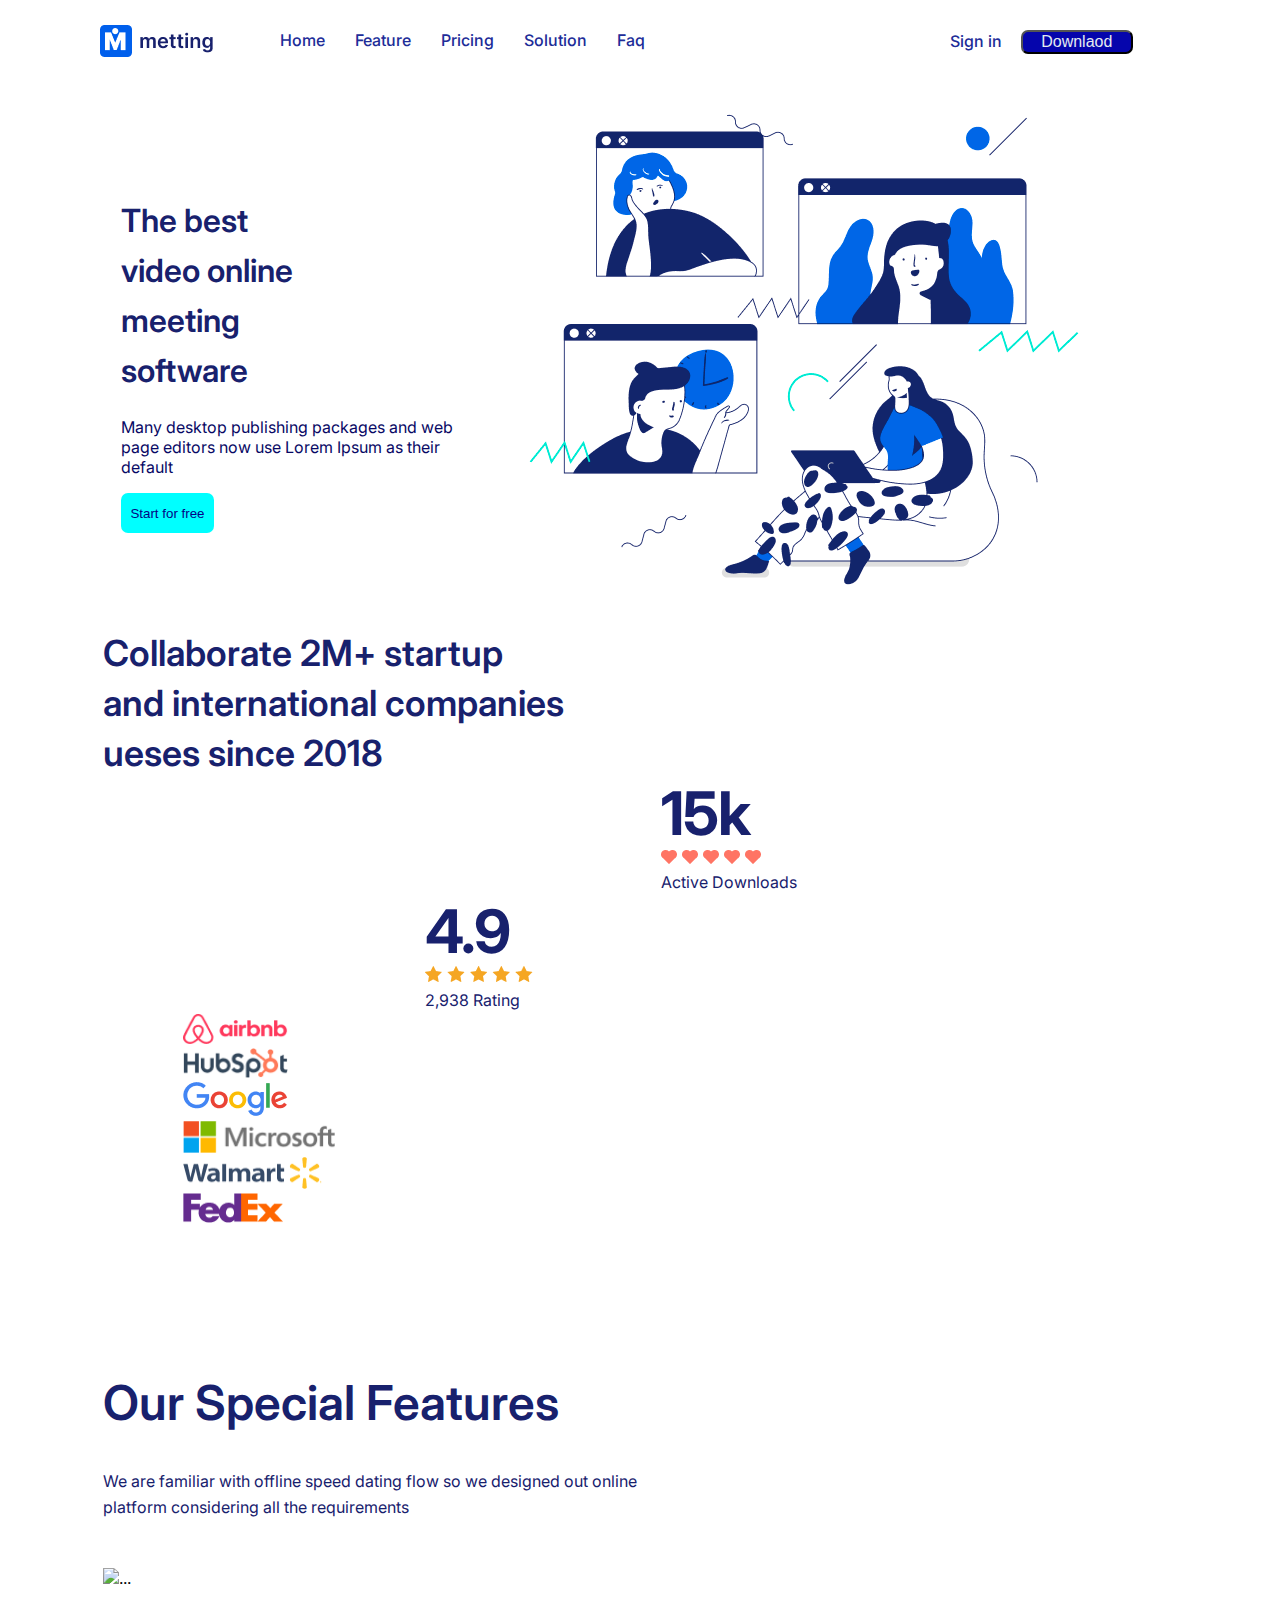
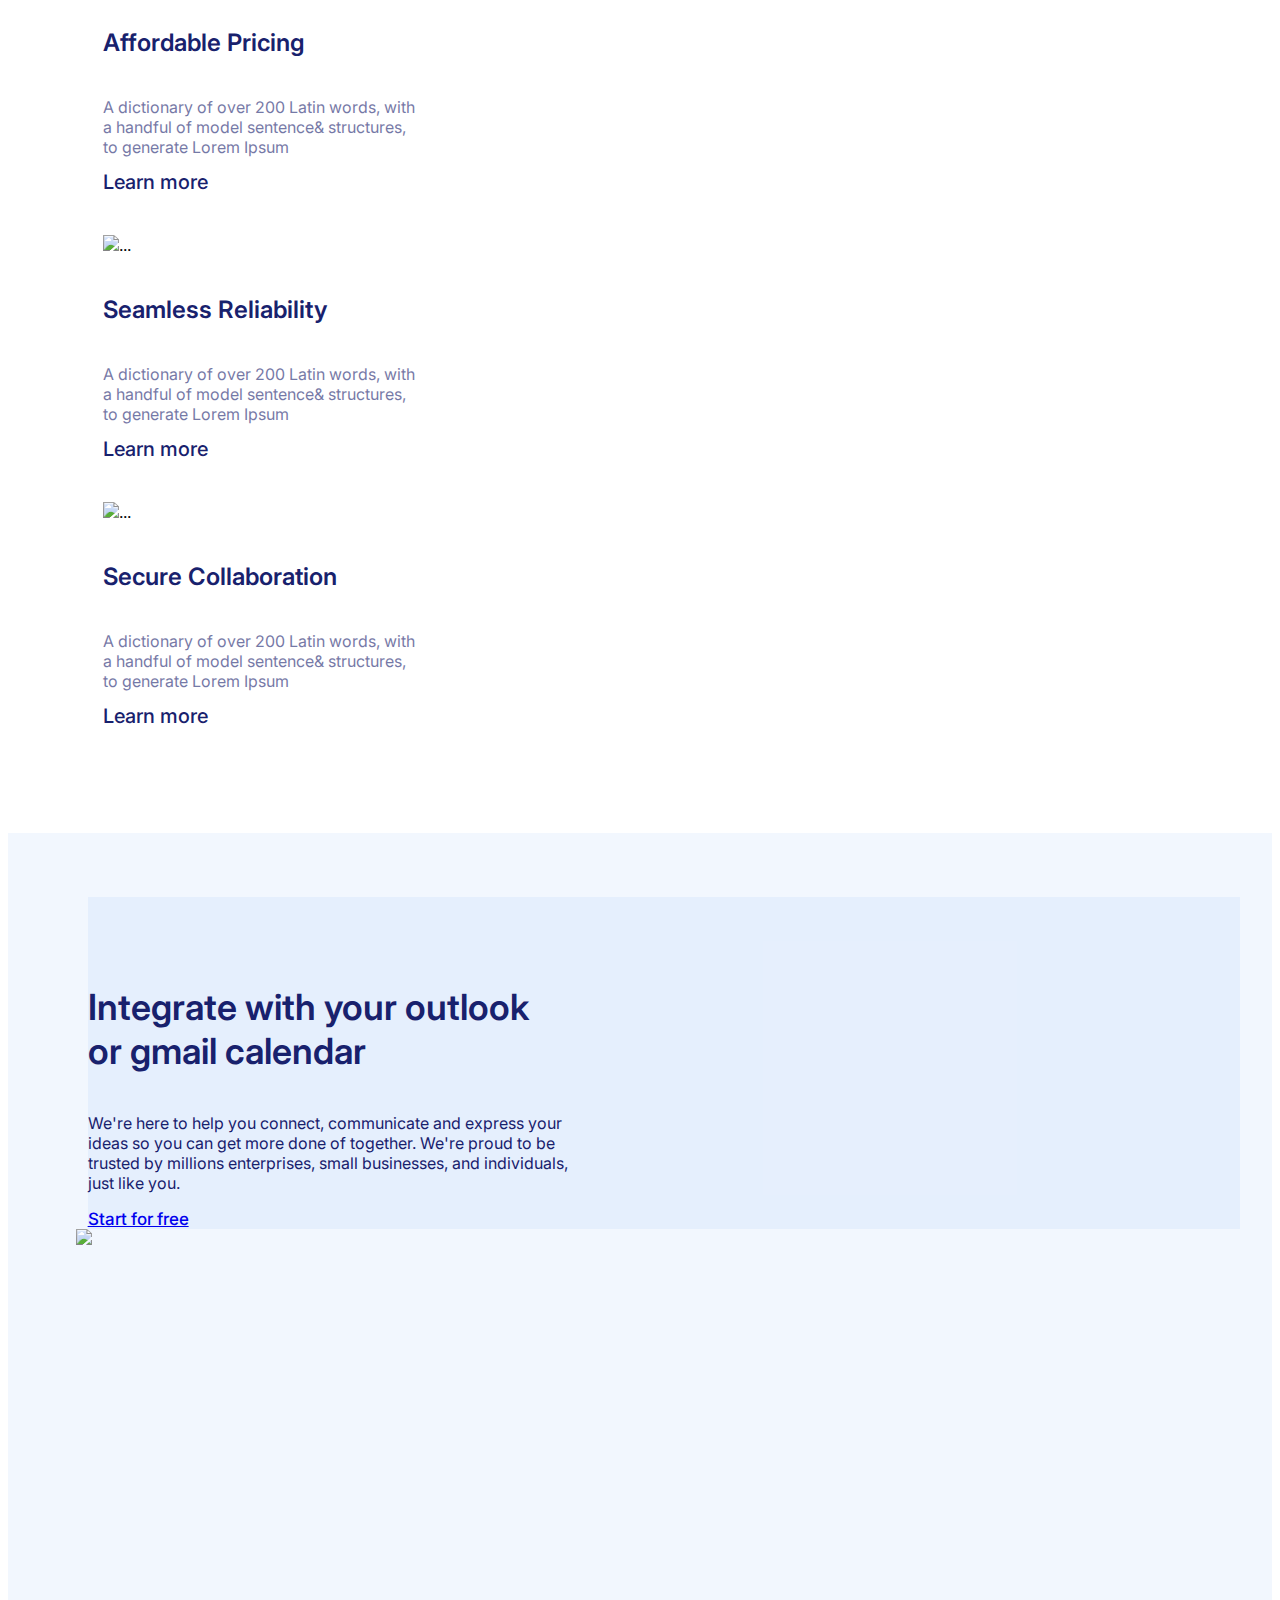
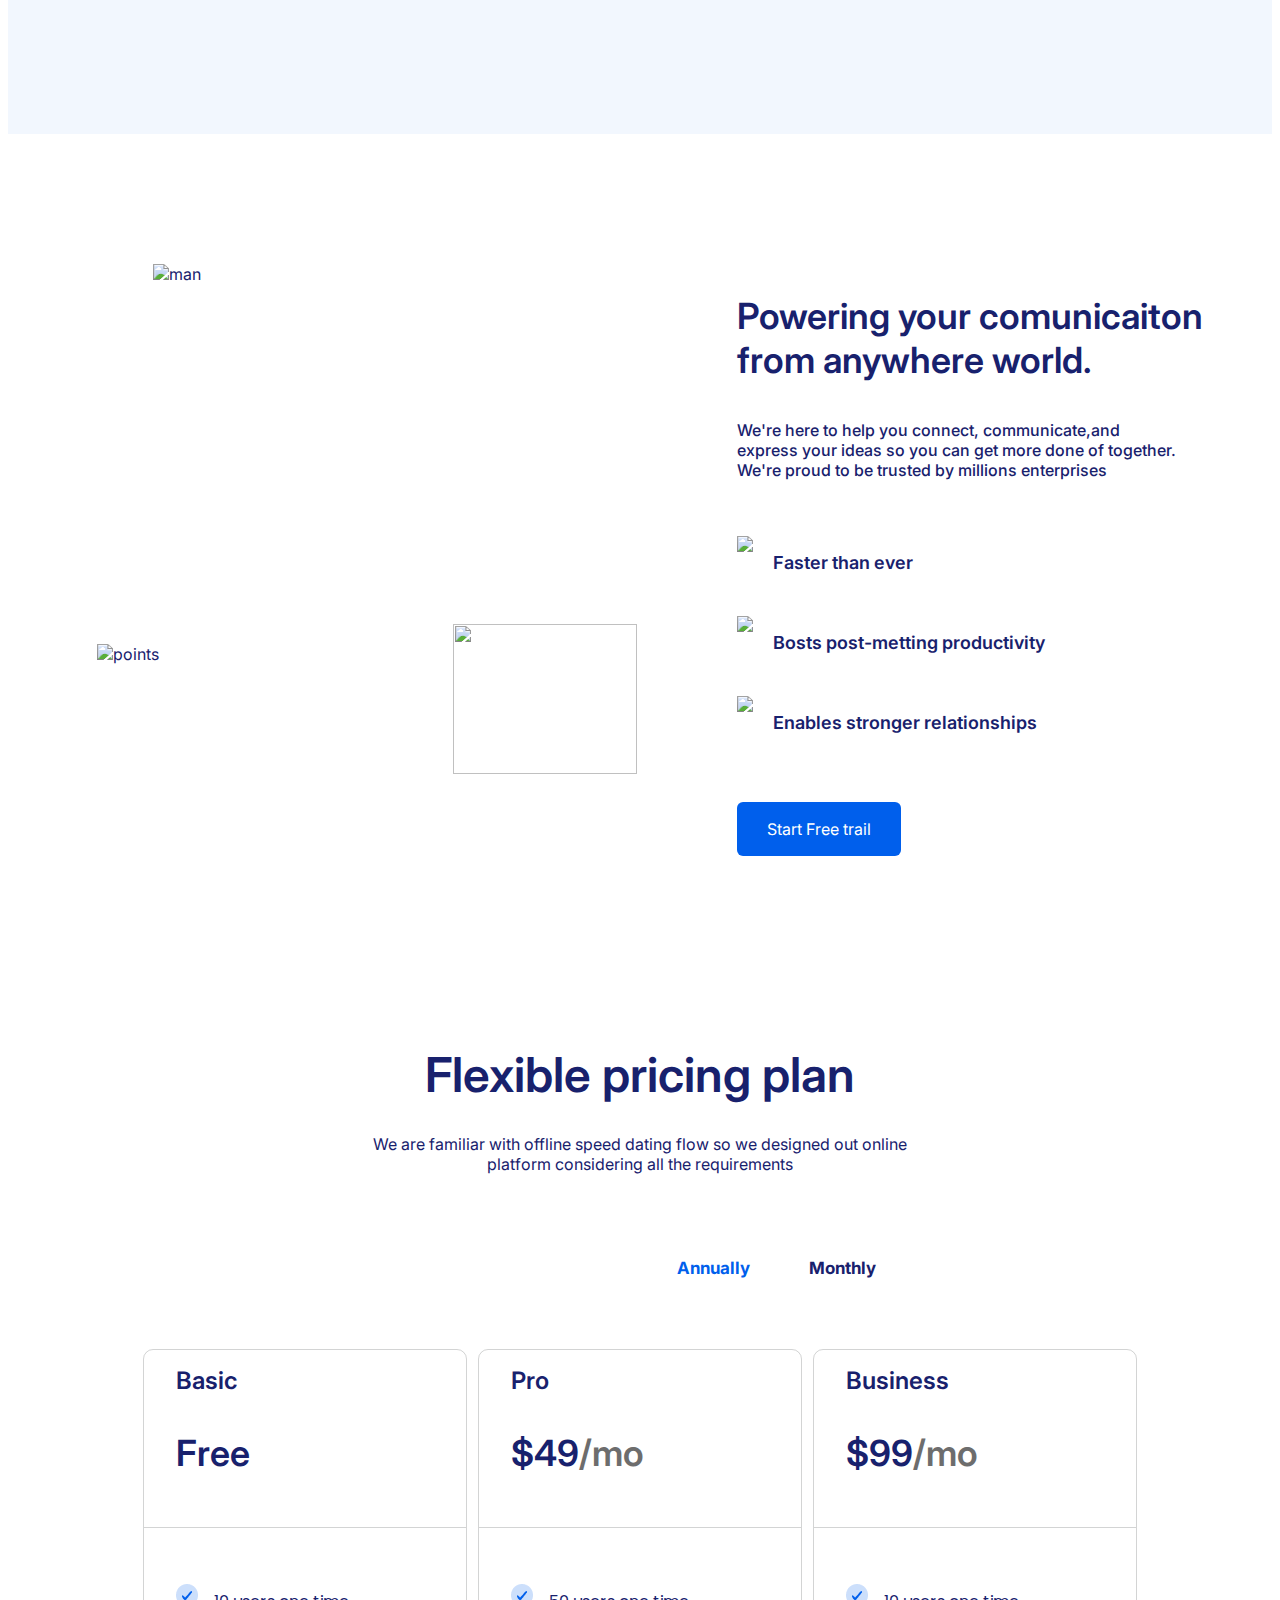
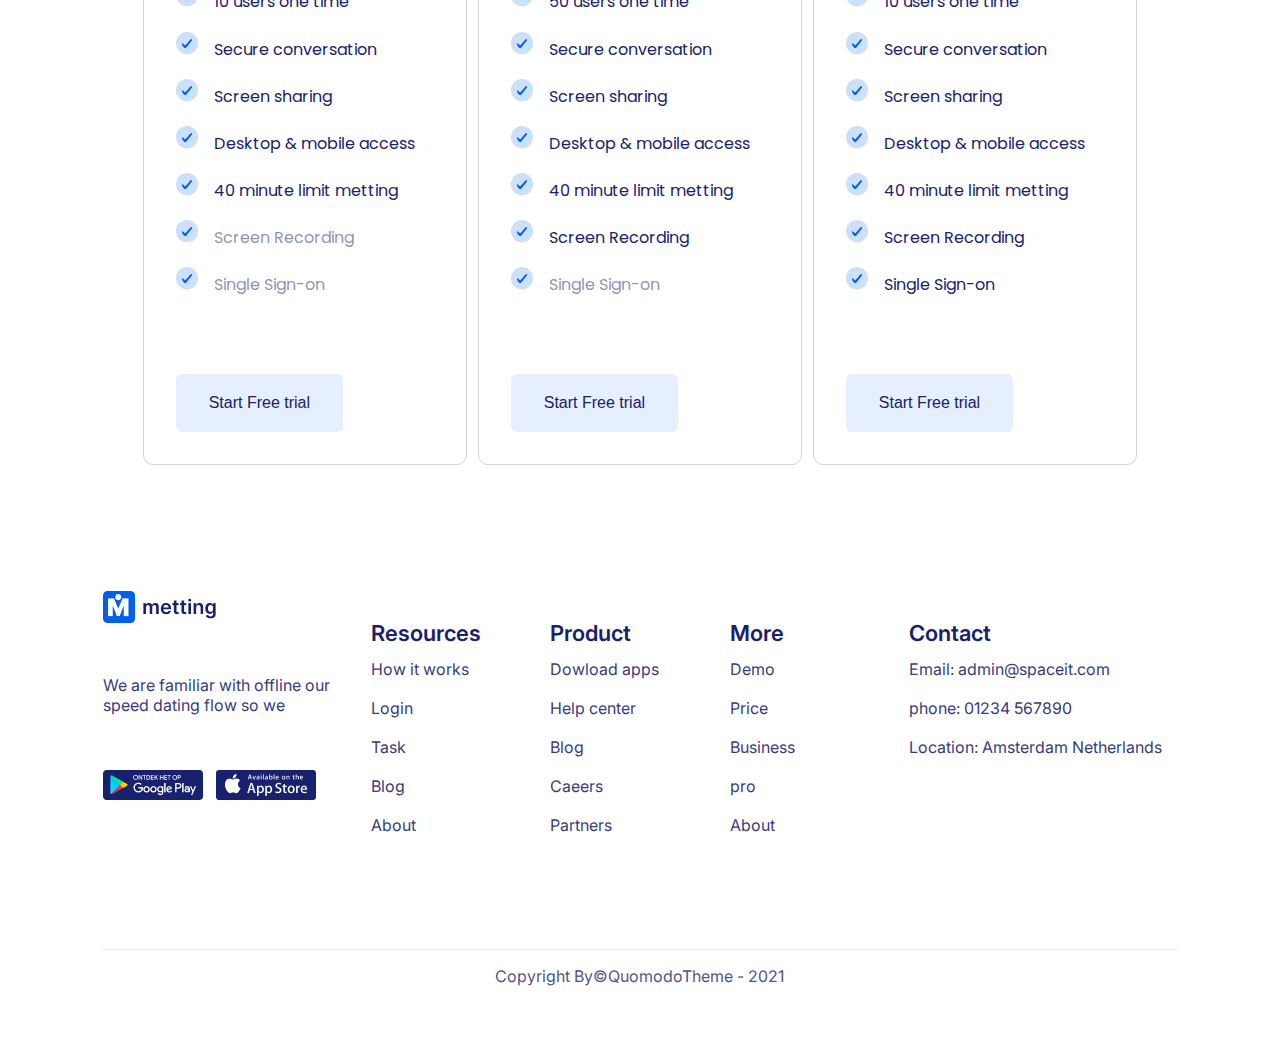
==== index.html @ b46d84de "header section1" ====
<!DOCTYPE html>
<html lang="en">
  <head>
    <meta charset="UTF-8" />
    <meta name="viewport" content="width=device-width, initial-scale=1.0" />
    <link
      href="https://cdn.jsdelivr.net/npm/bootstrap@5.3.2/dist/css/bootstrap.min.css"
      rel="stylesheet"
      integrity="sha384-T3c6CoIi6uLrA9TneNEoa7RxnatzjcDSCmG1MXxSR1GAsXEV/Dwwykc2MPK8M2HN"
      crossorigin="anonymous"
    />
    <link rel="stylesheet" href="./styles/styles.css" />
    <title>Metting</title>
  </head>
  <body class="body">
    <header>
      <div class="logo">
        <img class="logo" src="img/Grouplogo2.png"  alt="logo">  
    </div>
    <div class="header-wrap"> 
        <a class="link-1" href="#">Home</a>
        <a class="link-1" href="#">Feature</a>
        <a class="link-1" href="#">Pricing</a>
        <a class="link-1" href="">Solution</a>
        <a class="link-1" href="#">Faq</a>
    </div>

    <div class="dws-menu">
    <input type="checkbox" name="toggle" id="menu" class="toggleMenu">
    <label for="menu" class="toggleMenu"><i class="fa-solid fa-bars"></i></label>
            <ul> 
                <a href="#"><i class="fa fa-ho"></i>Home</a>
            </ul>

        <ul>
          <a href="#"><i class="fa fa-feature"></i>Feature</a>
        </ul>

        <ul>
          <a href="#"><i class="fa fa-pricing"></i>Pricing</a>
        </ul>

        <ul>
          <a href="#"><i class="fa fa-solution"></i>Solution</a>
        </ul>

        <ul>
          <a href="#"><i class="fa fa-faq"></i>Faq</a>
        </ul>
      </div>

    </div>

    <div class="container-laod">
            <a class="link-1" href="#">Sign in</a>
            <button class="korb">Downlaod</button>

    </div> 
    </header>
    <main class="main">
      <section class="the_best_video">
        <div class="block container">
          <div class="box1">
                  <h1 class="titel-1">The best video online
                  meeting software</h1>
                  <p class="textp1">Many desktop publishing packages and web page editors
                  now use Lorem Ipsum as their default</p>
                  <button class="box1-button">Start for free</button>
              

          </div>

          <div class="box2">
            <img
              src="img/Scr-logo 2023-10-25 141814(2).png"
              alt="главное фото"
            />
          </div>
        </div>
      </section>

      <section class="collaborate_2m">
        <div class="container_2m">
          <div class="container overflow-hidden text-start">
            <div class="row gx-0 ">
              <div class="col-6 ">
                <div class="Collaborate_text">
                  Collaborate 2M+ startup<br>
                  and international companies<br>
                  ueses since 2018
                </div>
            </div>
              <div class="col-3">
                <div class="active_downloads">
                  <div class="active_downloads_text">15k</div>
                  <div class="heads">
                    <img src="./img/Group_hearts.png" alt="Group_hearts">
                  </div>
                  <div class="bottom_text">Active Downloads</div>
                </div>
              </div>
              <div class="col-3">
                <div class="Rating">
                  <div class="Rating_number">4.9</div>
                  <div class="stars">
                    <img src="./img/Group_stars.png" alt="Group_stars">
                  </div>
                  <div class="bottom_text">2,938 Rating</div>
                </div>
              </div>
            <div class="container m-sm-1">
              <div class="row ">
              <div class="col p-3 ">
                <img class="Airbnb" src="./img/Airbnb_Logo.png" alt="Airbnb">
              </div>
              <div class="col p-3">
                <img class="Hubspot" src="./img/Hubspot_Logo.png" alt="Hubspot">
              </div>
              <div class="col p-3">
                <img class="Google" src="./img/Google_Logo.png" alt="Google">
              </div>
              <div class="col p-3">
                <img class="Microsoft" src="./img/Microsoft_Logo.png" alt="Microsoft">
              </div>
              <div class="col p-3">
                <img class="Walmart" src="./img/Walmart_Logo.png" alt="Walmart">
              </div>
              <div class="col p-3">
                <img class="FedEx" src="./img/FedEx_Logo.png" alt="FedEx">
              </div>
          </div>
          </div>
          </div>
          </div>
        </div>
          <div class="container_2m_mobile">
            <div class="container">
              <div class="container_Collaborate_text">
              <div class="row">
                <div class="col-12 ">
                  <div class="Collaborate_text">
                    Collaborate 2M+ startup and<br>
                    international companies
                    ueses<br> since 2018
                  </div>
                  </div>
              </div>
            </div>
          
              <div class="container">
                <div class="active_downloads_rating">
              <div class="row">
                <div class="col-6">
                  <div class="active_downloads">
                    <div class="active_downloads_text">15k</div>
                    <div class="heads">
                      <img src="./img/Group_hearts.png" alt="Group_hearts">
                    </div>
                    <div class="bottom_text">Active Downloads</div>
                  </div>
                </div>
                <div class="col-6">
                  <div class="Rating">
                    <div class="Rating_number">4.9</div>
                    <div class="stars">
                      <img src="./img/Group_stars.png" alt="Group_stars">
                    </div>
                    <div class="bottom_text">2,938 Rating</div>
                  </div>
                </div>
              </div>
                </div>
              </div>
              <div class="container">
                <div class="company_logo_icons">
                <div class="row">
                <div class="col">
                  <img class="Airbnb" src="./img/Airbnb_Logo.png" alt="Airbnb">
                </div>
                <div class="col">
                  <img class="Hubspot" src="./img/Hubspot_Logo.png" alt="Hubspot">
                </div>
                <div class="col">
                  <img class="Google" src="./img/Google_Logo.png" alt="Google">
                </div>
              <div class="col">
                  <img class="Microsoft" src="./img/Microsoft_Logo.png" alt="Microsoft">
                </div>
            </div>
            </div>
            </div>
            </div>
          </div>
      </section>
      <section class="our_special">
        <div class="container container-specials">
          <div class="row">
            <div class="col col-specials">
              <div class="card card-specials text-center border-0">
                <div class="card-body">
                  <h1 class="card-title card-title-spedials">
                    Our Special Features
                  </h1>
                  <p class="card-text card-text-spedials">
                    We are familiar with offline speed dating flow so we
                    designed out online <br />
                    platform considering all the requirements
                  </p>
                </div>
              </div>
            </div>
          </div>
          <div class="row">
            <div class="col-min-4 col">
              <div class="card border-0 column123">
                <img
                  src="assets/Affordablepricing.svg"
                  class="card-img-top card-img-top-column123"
                  alt="..."
                />
                <div class="card-body card-body-column123">
                  <h5 class="card-title card-title-specials">
                    Affordable Pricing
                  </h5>
                  <p class="card-text card-text-specials">
                    A dictionary of over 200 Latin words, with a handful of
                    model sentence& structures, to generate Lorem Ipsum
                  </p>
                  <a href=" #" class="btn btn-link btncolumn123">Learn more</a>
                </div>
              </div>
            </div>
            <div class="col-min-4 col">
              <div class="card border-0 column123">
                <img
                  src="assets/Seamlessreliability.svg"
                  class="card-img-top card-img-top-column123"
                  alt="..."
                />
                <div class="card-body card-body-column123">
                  <h5 class="card-title card-title-specials">
                    Seamless Reliability
                  </h5>
                  <p class="card-text">
                    A dictionary of over 200 Latin words, with a handful of
                    model sentence& structures, to generate Lorem Ipsum
                  </p>
                  <a href=" #" class="btn btn-link btncolumn123">Learn more</a>
                </div>
              </div>
            </div>
            <div class="col-min-4 col">
              <div class="card border-0 column123">
                <img
                  src="assets/Securecollab.svg"
                  class="card-img-top card-img-top-column123"
                  alt="..."
                />
                <div class="card-body card-body-column123">
                  <h5 class="card-title card-title-specials">
                    Secure Collaboration
                  </h5>
                  <p class="card-text">
                    A dictionary of over 200 Latin words, with a handful of
                    model sentence& structures, to generate Lorem Ipsum
                  </p>
                  <a href=" #" class="btn btn-link btncolumn123">Learn more</a>
                </div>
              </div>
            </div>
          </div>
        </div>
      </section>
      <section class="integrate">
        <div class="container-fluid container-fluid-integrate">
          <div class="row row-integrate">
            <div class="col col-min-4 col-integrate">
              <div class="card card-integrate border-0">
                <div class="card-body card-body-integrate">
                  <h1 class="card-title card-title-integrate">
                    Integrate with your outlook or gmail calendar
                  </h1>
                  <p class="card-text card-text-integrate">
                    We're here to help you connect, communicate and express your
                    ideas so you can get more done of together. We're proud to
                    be trusted by millions enterprises, small businesses, and
                    individuals, just like you.
                  </p>
                  <a href=" #" class="btn btn-primary btn-integrate"
                    >Start for free</a
                  >
                </div>
              </div>
            </div>
            <div class="col col-min-6 col-img-integrate">
              <img
                src="assets/integrate.svg"
                class="img-fluid img-fluid-integrate"
                alt=" "
              />
            </div>
          </div>
        </div>
      </section>
      <section class="powering">
        <div class="container">
          <div class="man-block">
            <div class="img-section">
              <img src="assets/dots.svg" alt="points" class="points" />
              <img src="assets/man.svg" alt="man" class="man" />
              <img src="assets/message.svg" alt="" class="message" />
            </div>
            <div class="man-textarea">
              <h2 class="man-title">
                Powering your comunicaiton from anywhere world.
              </h2>
              <p class="man-text">
                We're here to help you connect, communicate,and express your
                ideas so you can get more done of together. We're proud to be
                trusted by millions enterprises
              </p>
              <div class="man-ratio">
                <img
                  src="assets/checkmark.svg"
                  alt="galochka"
                  class="checkmark"
                />
                <p class="checkmark-text">Faster than ever</p>
              </div>
              <div class="man-ratio">
                <img
                  src="assets/checkmark.svg"
                  alt="galochka"
                  class="checkmark"
                />
                <p class="checkmark-text">Bosts post-metting productivity</p>
              </div>
              <div class="man-ratio">
                <img
                  src="assets/checkmark.svg"
                  alt="galochka"
                  class="checkmark"
                />
                <p class="checkmark-text">Enables stronger relationships</p>
              </div>
              <a href="#" class="man-btn">Start Free trail</a>
            </div>
          </div>
        </div>
      </section>
      <section class="flexible container">
        <h2 class="flexible_header">Flexible pricing plan</h2>
        <p class="flexible_content">
          We are familiar with offline speed dating flow so we designed out
          online platform considering all the requirements
        </p>
        <div class="reating-arkows">
          <input id="a" type="checkbox" />
          <label for="a">
            <div
              class="trianglesusing"
              data-checked="Monthly"
              data-unchecked="Annually"
            ></div>
          </label>
        </div>
        <figure class="payment_figure">
          <div class="figure_top">
            <p class="figure_name">Basic</p>
            <p class="figure_price">Free</p>
          </div>
          <div class="figure_bottom">
            <ul class="figure_bottom_list">
              <li class="figure_bottom_item">
                <img src="./img/PaymentOptionFlag.png" alt="&#8226;" />10 users
                one time
              </li>
              <li class="figure_bottom_item">
                <img src="./img/PaymentOptionFlag.png" alt="&#8226;" />Secure
                conversation
              </li>
              <li class="figure_bottom_item">
                <img src="./img/PaymentOptionFlag.png" alt="&#8226;" />Screen
                sharing
              </li>
              <li class="figure_bottom_item">
                <img src="./img/PaymentOptionFlag.png" alt="&#8226;" />Desktop &
                mobile access
              </li>
              <li class="figure_bottom_item">
                <img src="./img/PaymentOptionFlag.png" alt="&#8226;" />40 minute
                limit metting
              </li>
              <li class="figure_bottom_item not_included">
                <img src="./img/PaymentOptionFlag.png" alt="&#8226;" />Screen
                Recording
              </li>
              <li class="figure_bottom_item not_included">
                <img src="./img/PaymentOptionFlag.png" alt="&#8226;" />Single
                Sign-on
              </li>
            </ul>
            <button
              class="payment_figure_button"
              type="submit"
              formmethod="post"
            >
              Start Free trial
            </button>
          </div>
        </figure>
        <figure class="payment_figure">
          <div class="figure_top">
            <p class="figure_name">Pro</p>
            <p class="figure_price">
              &#36;49<span class="figure_price__gray">/mo</span>
            </p>
          </div>
          <div class="figure_bottom">
            <ul class="figure_bottom_list">
              <li class="figure_bottom_item">
                <img src="./img/PaymentOptionFlag.png" alt="&#8226;" />50 users
                one time
              </li>
              <li class="figure_bottom_item">
                <img src="./img/PaymentOptionFlag.png" alt="&#8226;" />Secure
                conversation
              </li>
              <li class="figure_bottom_item">
                <img src="./img/PaymentOptionFlag.png" alt="&#8226;" />Screen
                sharing
              </li>
              <li class="figure_bottom_item">
                <img src="./img/PaymentOptionFlag.png" alt="&#8226;" />Desktop &
                mobile access
              </li>
              <li class="figure_bottom_item">
                <img src="./img/PaymentOptionFlag.png" alt="&#8226;" />40 minute
                limit metting
              </li>
              <li class="figure_bottom_item">
                <img src="./img/PaymentOptionFlag.png" alt="&#8226;" />Screen
                Recording
              </li>
              <li class="figure_bottom_item not_included">
                <img src="./img/PaymentOptionFlag.png" alt="&#8226;" />Single
                Sign-on
              </li>
            </ul>
            <button
              class="payment_figure_button"
              type="submit"
              formmethod="post"
            >
              Start Free trial
            </button>
          </div>
        </figure>
        <figure class="payment_figure">
          <div class="figure_top">
            <p class="figure_name">Business</p>
            <p class="figure_price">
              &#36;99<span class="figure_price__gray">/mo</span>
            </p>
          </div>
          <div class="figure_bottom">
            <ul class="figure_bottom_list">
              <li class="figure_bottom_item">
                <img src="./img/PaymentOptionFlag.png" alt="&#8226;" />10 users
                one time
              </li>
              <li class="figure_bottom_item">
                <img src="./img/PaymentOptionFlag.png" alt="&#8226;" />Secure
                conversation
              </li>
              <li class="figure_bottom_item">
                <img src="./img/PaymentOptionFlag.png" alt="&#8226;" />Screen
                sharing
              </li>
              <li class="figure_bottom_item">
                <img src="./img/PaymentOptionFlag.png" alt="&#8226;" />Desktop &
                mobile access
              </li>
              <li class="figure_bottom_item">
                <img src="./img/PaymentOptionFlag.png" alt="&#8226;" />40 minute
                limit metting
              </li>
              <li class="figure_bottom_item">
                <img src="./img/PaymentOptionFlag.png" alt="&#8226;" />Screen
                Recording
              </li>
              <li class="figure_bottom_item">
                <img src="./img/PaymentOptionFlag.png" alt="&#8226;" />Single
                Sign-on
              </li>
            </ul>
            <button
              class="payment_figure_button"
              type="submit"
              formmethod="post"
            >
              Start Free trial
            </button>
          </div>
        </figure>
      </section>
      <section class="testimonial"></section>
    </main>
    <footer class="footer container">
      <div class="footer_content">
        <div class="foot_logo">
          <img src="./img/Grouplogo2.png" alt="" />
        </div>
        <div class="foot_logo_content">
          <p>We are familiar with offline our speed dating flow so we</p>
          <div class="foot_logo_apps">
            <a href="#"><img src="./img/Google_play.png" alt="Google play" /></a
            ><a href="#"><img src="./img/App_store.png" alt="App store" /></a>
          </div>
        </div>
        <h4 class="foot_header1">Resources</h4>
        <div class="footer_resources">
          <a href="#">How it works</a><a href="#">Login</a><a href="#">Task</a
          ><a href="#">Blog</a>
          <a href="#">About</a>
        </div>
        <h4 class="foot_header2">Product</h4>
        <div class="footer_product">
          <a href="#">Dowload apps</a><a href="#">Help center</a
          ><a href="#">Blog</a><a href="#">Caeers</a>
          <a href="#">Partners</a>
        </div>
        <h4 class="foot_header3">More</h4>
        <div class="footer_more">
          <a href="#">Demo</a><a href="#">Price</a><a href="#">Business</a
          ><a href="#">pro</a>
          <a href="#">About</a>
        </div>
        <h4 class="foot_header4">Contact</h4>
        <div class="footer_contact">
          <a href="mailto:admin@spaceit.com">Email: admin@spaceit.com</a
          ><a href="tel:01234 567890">phone: 01234 567890</a
          ><a href="geo:52.374133930325684,4.896748337705018"
            >Location: Amsterdam Netherlands</a
          >
        </div>
      </div>
      <div class="footer_bottom">
        <p class="footer_bottom_content">
          Copyright By&copy;QuomodoTheme - 2021
        </p>
      </div>
    </footer>
    <script
      src="https://cdn.jsdelivr.net/npm/@popperjs/core@2.11.8/dist/umd/popper.min.js"
      integrity="sha384-I7E8VVD/ismYTF4hNIPjVp/Zjvgyol6VFvRkX/vR+Vc4jQkC+hVqc2pM8ODewa9r"
      crossorigin="anonymous"
    ></script>
    <script
      src="https://cdn.jsdelivr.net/npm/bootstrap@5.3.2/dist/js/bootstrap.min.js"
      integrity="sha384-BBtl+eGJRgqQAUMxJ7pMwbEyER4l1g+O15P+16Ep7Q9Q+zqX6gSbd85u4mG4QzX+"
      crossorigin="anonymous"
    ></script>
    <script
      src="https://kit.fontawesome.com/6b346f7a95.js"
      crossorigin="anonymous"
    ></script>
  </body>
</html>
---- styles/styles.css ----
/*Desctop styles*/
@import url('https://fonts.googleapis.com/css2?family=Inter&display=swap');
@import url('https://fonts.googleapis.com/css2?family=Poppins&display=swap');

/*Body*/

.body {
    font-family: 'Inter', sans-serif;
} 

/*Header*/
header {
  display: flex;
  margin: 15px;
}
/* добавляем отступы между ссылками, регулируем размер шрифта*/
.link-1 {
  margin: 15px;
  font-size: 0,5 rem;
  color: #202c98;
  font-weight: 500;
  text-decoration: none;
}

.logo{
  justify-content: end;
  margin-top: 5px;
  margin-right: 2vw;
  margin-left: 3vw;
}

.korb {
  background-color: rgb(5, 5, 172);
  float: center;
  width: 25%;
  border-radius: 7px;
  color: rgb(228, 235, 240);
  font-size: 1em;
  }

.container-laod{
  text-align: center;
  flex-basis: 45%;
  margin-top: 15px;
}

.header-wrap{
  display: flex;
  flex-basis: 55%;
}

.dws-menu {
  display: none;
  }

/*  .dws-menu [type="checkbox"] {
    display: none;
    }
    .dws-menu label.toggleMenu{
      display: block;
      cursor: pointer;
      position: relative;
      margin: 14px;
      }
    
    .dws-menu label.toggleMenu .fa {
      position: absolute;
      top: 15px;
      left: 12px;
      font-size: 18px;
    }*/

/*Main*/

.container {
    max-width: 85%;
    margin: 0 auto;
}

/*Section The best video*/
.textp1 {
  text-align: left;
  justify-content: flex-start;
  font-family: Inter;
    
}
.titel-1{
  color: var(--navy-blue, #18216D);
  font-family: Inter;
  font-style: normal;
  font-weight: 600;
  line-height: 50px;
  width: 55% ;
  
}
.block{ 
  
  display: flex;
  justify-content: space-between;
  padding: 1em;
  box-sizing: border-box;
}

.box1{
  align-self: center;
  flex-basis: 50%;
  float: left;
  position: relative;
  color: rgb(8, 8, 100);
  margin: 2px;
}

.box2{
  flex-basis: 50%;
  float: right;
  display: block;
  margin: 2px;
}

.box1-button {
  display: flex;
  background-color: aqua;
  color: rgb(3, 3, 133);
  border-radius: 7px;
  border: none;
  display: flex;
  justify-content: center;
  width: 25%;
  height: 3em;
  align-items: center;
  }

button:hover {
  background-color: #7c8fdb;
  }

/*Section Collaborate 2M*/

@media screen and (min-width: 501px) {
  .container_2m_mobile{
    display: none;
  }
.Collaborate_text{
  display: flex;
  color: var(--navy-blue, #18216D);
  font-family: Inter;
  font-size: 36px;
  font-style: normal;
  font-weight: 600;
  line-height: 50px;
  justify-items: flex-start;
}
.company_logo_icons{
  display: flex;
  flex-shrink: 0;
  max-width: 80vw;
  margin-top: 2%;
  align-self:stretch;
  padding-right: 1%;
} 

.Airbnb{
  width: 104.646px;
  height: 29.899px;
  flex-shrink: 0;
}
.Hubspot{
  width: 104.646px;
  height: 29.899px;
  flex-shrink: 0;
}
.Google{
  width: 104.646px;
  height: 34.882px;
  flex-shrink: 0;
}
.Microsoft{
  width: 151.987px;
  height: 32.391px;
  flex-shrink: 0;
}
.Walmart{
  width: 138.283px;
  height: 32.391px;
  flex-shrink: 0;
}
.FedEx{
  width: 99.663px;
  height: 29.899px;
  flex-shrink: 0;
}
.active_downloads{
  display: flex;
  flex-direction: column;
  align-items: flex-start;
  padding-left: 52%;
}
.active_downloads_text{
  color: var(--navy-blue, #18216D);
  font-family: Inter;
  font-size: 60px;
  font-style: normal;
  font-weight: 700;
  line-height: 70px; /* 116.667% */
  letter-spacing: -1px;
}
.Rating{
  display: flex;
  flex-direction: column;
  align-items: flex-start;
  padding-left: 30%;
}
.Rating_number{
  color: var(--navy-blue, #18216D);
  font-family: Inter;
  font-size: 60px;
  font-style: normal;
  font-weight: 700;
  line-height: 70px; /* 116.667% */
  letter-spacing: -1px;
}
.bottom_text{
  color: var(--navy-blue, #18216D);
  font-family: Inter;
  font-size: 16px;
  font-style: normal;
  font-weight: 400;
  line-height: 28px; /* 175% */
}

}


/*Section Our special*/
.card-img-top-column123 {
    max-width: 72px;
    height: 72px;
}

.btncolumn123 {
    padding-left: 0;
    color: #18216D;
    text-decoration: none;
    font-weight: 500;
    font-size: 20px;
    line-height: 16px;
}

.card-body-column123 {
    padding-left: 0;
    padding-right: 0;
    color: #18216D;
}

.col-specials {
    padding-bottom: 2rem;
}

.card-specials {
    color: #18216D;
}

.container-specials {
    padding-bottom: 4rem;
    padding-top: 7rem;
}

.card-title-specials {
    font-weight: 600;
    font-size: 24px;
    line-height: 29.05px;
}

.column123 {
    width: 320px;
    height:267px;
}

.card-title-spedials {
    font-weight: 600;
    font-size:48px;
    line-height: 64px;
}

.card-text-spedials {
    font-size: 16px;
    line-height:26px;
    font-weight: 400;
}

.card-body-column123 p {
    opacity: 0.6;
}


/*Section Integrate*/

.container-fluid-integrate  {
    padding-top: 4rem;
    background-color: rgba(0, 95, 236, 0.05);      
  }
  
  .card-body-integrate {
    color: #18216D;
    padding-left: 0;
    padding-right: 0;
    padding-top: 4rem;
    height: 30%;
    background-color: rgba(0, 95, 236, 0.05);
  }
  
  .btn-integrate {
    width: 160px;
    height: 52px;
    font-weight: 500;
    font-size: 17px;
    line-height: 20.57px;
    padding-top: 1rem;
    margin-top: 2rem;
  }
  
  .card-text-integrate {
    padding-top: 1rem;
    font-weight: 400;
    font-size: 16px;
    width: 487px;
  }
  
  .card-title-integrate {
    font-weight: 600;
    font-size: 36px;
    width: 471px;
    }
  
  .col-integrate {
   padding-right: 0;
   margin-left: 4%;
  }
  
  .col-img-integrate {
    margin-left: 3%;
  }
  
  .img-fluid-integrate {
  min-width: 690px;
    min-height: 437px;
    padding-bottom: 4rem;
    max-width: 40vw;
  }
  
  .card-body-img-integrate {
    max-width: 690px;
    min-width: none;
  }
  
  .row-integrate {
        max-width: 95%;
        margin: 0 auto; 
  }

/*Section Powering*/

.man-block{
  display: flex;
  justify-content: center;
  margin-top: 130px;
  margin-bottom: 189px;
  color: #18216D;
}

.img-section{
  display: flex;
}

.man{
  width: 400px;
  height: 450px;
}

.man-textarea .man-title{
  width: 496px;
  height: 96px;
  font-size: 36px;
  font-weight: 600;
}

.man-textarea .man-text{
  width: 446px;
  height: 90px;
  font-size: 16px;
  font-weight: 500;
}

.img-section .points{
  width: 106px;
  height: 102px;
  position: relative;
  bottom: -380px;
  left: 50px;
  z-index: -1;
}

.img-section .message{
  width: 184px;
  height: 150px;
  position: relative;
  bottom: -360px;
  right: 100px;
}

.man-ratio{
  display: flex;
  margin-top: 26px;
}

.man-ratio .checkmark{
  width: 19.973px;
  height: 19.97px;
}

.man-ratio:first-child{
  margin-top: 30px;
}

.man-ratio .checkmark-text{
  padding-left: 16px;
  font-size: 18px;
  font-weight: 600;
  line-height: 18px; 
}

.man-btn{
  display: flex;
  text-decoration: none;
  border-radius: 6px;
  background-color: #005FEC;
  color: #fff;
  width: 164px;
  height: 54px;
  justify-content: center;
  align-items: center;
  transition: .3s;
  margin-top: 52px;
}

.man-btn:hover{
  background-color: #0a58ca;
  transform: scale(1.2);
}

/*Section Flexible*/

.flexible {
    width: 100%;
    margin-bottom: 5%;
    padding-bottom: 15%;
    display: grid;
    grid-template-columns: 1fr 1fr 1fr;
    grid-template-rows: 10% 10% 10% 80%;
}

.flexible_header {
    margin: 0;
    grid-column: 1/4;
    grid-row: 1/2;
    justify-self: center;
    align-self: start;
    font-size: 3rem;
    font-weight: 600;
    color: rgba(24, 33, 109, 1);
}

.flexible_content {
    margin: 0;
    display: block;
    width: 55%;
    grid-column: 1/4;
    grid-row: 2/3;
    justify-self: center;
    align-self: start;
    font-size: 1rem;
    font-weight: 400;
    text-align: center;
    color: rgba(24, 33, 109, 1);
}

.payment_figure {
    width: 90%;
    height: 100%;
    margin-top: 10%;
    display: grid;
    grid-template-columns: 100%;
    grid-template-rows: 25% 75%;
    border: 1px solid rgba(35, 38, 41, 0.2);
    border-radius: 10px;
}

.payment_figure:nth-of-type(1) {
    grid-column: 1/2;
    grid-row: 4/5;
    justify-self: start;
}

.payment_figure:nth-of-type(2) {
    grid-column: 2/3;
    grid-row: 4/5;
    justify-self: center;
}

.payment_figure:nth-of-type(3) {
    grid-column: 3/4;
    grid-row: 4/5;
    justify-self: end;
}

.figure_top {
    grid-column: 1/2;
    grid-row: 1/2;
    border-bottom: 1px solid rgba(35, 38, 41, 0.2);
}

.figure_name {
    margin-bottom: 0;
    margin-top: 5%;
    margin-left: 10%;
    font-size: 1.5rem;
    font-weight: 600;
    color: rgba(24, 33, 109, 1);
}

.figure_price {
    margin-left: 10%;
    margin-bottom: 15%;
    font-size: 2.25rem;
    font-weight: 600;
    color: rgba(24, 33, 109, 1);
}

.figure_price__gray {
    font-size: 2.25rem;
    font-weight: 600;
    color: rgba(109, 109, 109, 1);
}

.figure_bottom {
    grid-column: 1/2;
    grid-row: 2/3;
    padding: 10% 10%;
    display: grid;
    grid-template-columns: 100%;
    grid-template-rows: 80% 20%;
}

.figure_bottom_list {
    grid-column: 1/2;
    grid-row: 1/2;
    margin-bottom: 2em;
    display: flex;
    flex-direction: column;
    justify-content: space-between;
    padding-left: 0;
}

.figure_bottom_item {
    box-sizing: border-box;
    display: block;
    margin-top: 0.5em;
    margin-bottom: 0.5em;
    list-style-type: none;
    font-family: 'Poppins', sans-serif;
    font-size: 1rem;
    font-weight: 400;
    color: rgba(24, 33, 109, 1);
}

.not_included {
    color: rgba(24, 33, 109, 0.5);
}

.figure_bottom_item>img {
    margin-right: 1em;
}

.payment_figure_button {
  grid-column: 1/2;
  grid-row: 2/3;
  align-self: end;
  display: block;
  box-sizing: content-box;
  width: 60%;
  height: 3.5em;
  margin-top: 5%;
  font-size: 16px;
  color: rgba(24, 33, 109, 1);
  text-align: center;
  background-color: rgba(0, 95, 236, 0.1);
  border: none;
  border-radius: 6px;
}

.payment_figure_button:hover {
  color: white;
  background-color: rgba(0, 95, 236, 1);
}

.payment_figure:hover .figure_top {
  border-bottom: none;
  box-shadow: 0px 4px 20px -12px rgba(0, 0, 0, 0.5);
}

/* Кнопка-переключатель */
.reating-arkows {
  position: relative;
  grid-column: 1/4;
  grid-row: 3/4;
  justify-self: center;
  align-self: center;
  }

.reating-arkows *, .reating-arkows *:before, .reating-arkows *:after {
  -moz-box-sizing: border-box;
  box-sizing: border-box;
  cursor:pointer;
  }

.reating-arkows input[type="checkbox"] {
  opacity: 0;
  position: absolute;
  top: 0;
  left: 0;
  }

.reating-arkows input[type="checkbox"][disabled] ~ label {
  pointer-events: none;
  }
  
.reating-arkows input[type="checkbox"][disabled] ~ label .trianglesusing {
  opacity: 0.4;
  }
  
.reating-arkows input[type="checkbox"]:checked ~ label .trianglesusing:before {
  content: attr(data-unchecked);
  left: 0;
  }

.reating-arkows input[type="checkbox"]:checked ~ label .trianglesusing:after {
  content: attr(data-checked);
  }
  
.reating-arkows label {
  -webkit-user-select: none;
  -moz-user-select: none;
  -ms-user-select: none;
  user-select: none;
  position: relative;
  width: 270px;
  height: 60px;
  border-radius: 6px;
  }

.reating-arkows label .trianglesusing {
  position: relative;
  }

.reating-arkows label .trianglesusing:before {
  content: attr(data-checked);
  position: absolute;
  top: 0;
  text-align: center;
  }
 
.reating-arkows label .trianglesusing:after {
  content: attr(data-unchecked);
  position: absolute;
  z-index: 5;
  text-align: center;
  background: white;
  -webkit-transform: translate3d(0, 0, 0);
  transform: translate3d(0, 0, 0);
 }

.reating-arkows input[type="checkbox"][disabled] ~ label {
  color: rgba(119, 119, 119, 0.5);
 }

.reating-arkows input[type="checkbox"]:focus ~ label .trianglesusing, .reating-arkows input[type="checkbox"]:hover ~ label .trianglesusing {
  background-color: rgba(0, 95, 236, 0.1);
 }

.reating-arkows input[type="checkbox"]:focus ~ label .trianglesusing:after, .reating-arkows input[type="checkbox"]:hover ~ label .trianglesusing:after {
  color: rgba(0, 95, 236, 1);
 }

 .reating-arkows input[type="checkbox"]:hover ~ label {
  color: rgba(0, 95, 236, 1);
 }

.reating-arkows input[type="checkbox"]:checked ~ label:hover {
  color: rgba(0, 95, 236, 1);
 }

.reating-arkows input[type="checkbox"]:checked:focus ~ label .trianglesusing, .reating-arkows input[type="checkbox"]:checked:hover ~ label .trianglesusing {
  background-color: rgba(0, 95, 236, 0.1);
 }

.reating-arkows input[type="checkbox"]:checked:focus ~ label .trianglesusing:after, .reating-arkows input[type="checkbox"]:checked:hover ~ label .trianglesusing:after {
  color: rgba(0, 95, 236, 1);
 }

.reating-arkows label .trianglesusing {
  -webkit-transition: background-color 0.3s cubic-bezier(0, 1, 0.5, 1);
  transition: background-color 0.3s cubic-bezier(0, 1, 0.5, 1);
  background: rgba(0, 95, 236, 0.1);
 }

.reating-arkows label .trianglesusing:before {
  color:  rgba(24, 33, 109, 1);
 }

.reating-arkows label .trianglesusing:after {
  -webkit-transition: -webkit-transform 0.3s cubic-bezier(0, 1, 0.5, 1);
  transition: transform 0.3s cubic-bezier(0, 1, 0.5, 1);
  color: rgba(0, 95, 236, 1);
 }

.reating-arkows input[type="checkbox"]:checked ~ label .trianglesusing:after {
  -webkit-transform: translate3d(124px, 0, 0);
  transform: translate3d(124px, 0, 0);
 }

.reating-arkows label {
  font-size: 14px;
 }

.reating-arkows label .trianglesusing {
  height: 60px;
  border-radius: 6px;
 }

.reating-arkows label .trianglesusing:before {
  left: 135px;
  width: 135px;
  padding: 6px 12px;
  font-size: 17px;
  font-weight: bold;
  line-height: 48px;
 }

.reating-arkows label .trianglesusing:after {
  top: 6px;
  left: 6px;
  border-radius: 6px;
  width: 135px;
  line-height: 48px;
  font-size: 17px;
  font-weight: bold;
 }

.reating-arkows label .trianglesusing:hover:after {
  box-shadow: 0 3px 3px rgba(0, 0, 0, 0.4);
 }

/*Section Testimonial*/


/*Footer*/
.footer {
  display: grid;
  grid-template-columns: 100%;
  grid-template-rows: 80% 20%;
  margin-top: 5%;
}

.footer a {
  text-decoration: none;
  color: rgba(24, 33, 109, 0.9);
  margin-bottom: 1.2em;
}

.footer_content {
  padding-bottom: 8%;
  grid-column: 1/2;
  grid-row: 1/2;
  display: grid;
  grid-template-columns: 25% 1fr 1fr 1fr 25%;
  grid-template-rows: 25% 75%;
  border-bottom: 1px solid rgba(24, 33, 109, 0.1);
}

.foot_logo {
  grid-column: 1/2;
  grid-row: 1/2;
  justify-self: start;
}

.foot_header1 {
  margin-bottom: 1.5em;
  grid-column: 2/3;
  grid-row: 1/2;
  justify-self: start;
  color: rgba(24, 33, 109, 1);
  font-weight: 600;
  font-size: 22px;
}

.foot_header2 {
  margin-bottom: 1.5em;
  grid-column: 3/4;
  grid-row: 1/2;
  justify-self: start;
  color: rgba(24, 33, 109, 1);
  font-weight: 600;
  font-size: 22px;
}

.foot_header3 {
  margin-bottom: 1.5em;
  grid-column: 4/5;
  grid-row: 1/2;
  justify-self: start;
  color: rgba(24, 33, 109, 1);
  font-weight: 600;
  font-size: 22px;
}

.foot_header4 {
  margin-bottom: 1.5em;
  grid-column: 5/6;
  grid-row: 1/2;
  justify-self: start;
  color: rgba(24, 33, 109, 1);
  font-weight: 600;
  font-size: 22px;
}

.foot_logo_content {
  grid-column: 1/2;
  grid-row: 2/3;
  display: grid;
  grid-template-areas: 'term'
                        'links';
  color: rgba(24, 33, 109, 0.9);
}

.foot_logo_content>p {
  grid-area: term;
  width: 90%;
}

.foot_logo_apps {
  grid-area: links;
  display: flex;
  flex-direction: row;
  flex-wrap: wrap;
  color: rgba(24, 33, 109, 0.9);
}

.foot_logo_apps>a:first-of-type {
  margin-right: 5%;
}

.footer_resources {
  grid-column: 2/3;
  grid-row: 2/3;
  padding-bottom: 10%;
  display: flex;
  flex-direction: column;
  align-items: flex-start;
  color: rgba(24, 33, 109, 0.9);
}

.footer_product {
  grid-column: 3/4;
  grid-row: 2/3;
  padding-bottom: 10%;
  display: flex;
  flex-direction: column;
  align-items: flex-start;
  color: rgba(24, 33, 109, 0.9);
}

.footer_more {
  grid-column: 4/5;
  grid-row: 2/3;
  display: flex;
  padding-bottom: 10%;
  flex-direction: column;
  align-items: flex-start;
  color: rgba(24, 33, 109, 0.9);
}

.footer_contact {
  grid-column: 5/6;
  grid-row: 2/3;
  display: flex;
  padding-bottom: 10%;
  flex-direction: column;
  align-items: flex-start;
  color: rgba(24, 33, 109, 0.9);
}

.footer_bottom {
  grid-column: 1/2;
  grid-row: 2/3;
  justify-self: center;
  margin: 0 auto;
}

.footer_bottom_content {
  margin-top: 1em;
  margin-bottom: 1em;
  padding-bottom: 0.5em;
  color: rgba(24, 33, 109, 0.8);
}


/*Адаптив для шрифтов*/

@media screen and (min-width: 501px) and (max-width: 1023px) {

  .col-integrate {
      margin-left: 1rem;
    }

    .card-body-integrate {
          padding-top: 1rem;
    }
    
    .col-img-integrate {
      display: none;
    }

    .container-fluid-integrate  {
      padding-top: 1rem;
    }

    .flexible_header {
      font-size: 2rem;
    }

    .payment_figure {
      grid-template-rows: 15% 85%;
    }

    .figure_name {
      font-size: 1.5rem;
    }

    .figure_price, .figure_price__gray {
      font-size: 1.2rem;
    }


    .figure_bottom_item, .footer a {
      font-size: 0.8rem;
    }

    .foot_header1, .foot_header2, .foot_header3, .foot_header4 {
      font-size: 1rem;
      align-self: center;
    }

    .footer_contact a:first-of-type {
      word-break: break-all;
    }

    .payment_figure_button {
      font-size: 0.8rem;
    }
  }

  /*Адаптив для mobile общий*/

@media screen and (max-width: 500px) {
    
/*Header*/
img{
  width: 95%;
  margin-top: 10%;
}
.titel-1{
  width: 95%;
}

.dws-menu{
  display: block;
  margin-left: auto;
  }
.dws-menu ul{
  display: none;
  } 

.dws-menu [type="checkbox"] {
  display: none;
  }

.dws-menu label.toggleMenu{
    display: block;
    cursor: pointer;
    position: relative;
    margin: 14px;
    }
  
.dws-menu label.toggleMenu .fa {
    position: absolute;
    top: 15px;
    left: 12px;
    font-size: 18px;
    }
/*.toggleMenu{
  margin-left: auto;
}*/

  .header-wrap{
    display: none;
    }

.container-laod{
    display: none;
    } 

input.toggleMenu:checked + label.toggleMenu {
  background: #000;
  color: #fff;
  }

input.toggleMenu:checked ~ ul {
    display: block;
    float: center;
    }
/*Main*/


.container {         
    max-width: 85%;
    margin: 0 auto; 
} 

/*Section The best video*/
.block{
  display: grid;
  grid-template-areas: "box1" 
                       "box2"; 
  padding: 1em;
  width: 100%;
}

.titel-1{
  text-align: center; 
  align-items: center;
}
.textp1{
  text-align: center; 
  align-items: center;
}

.box1-button{
  margin-left: 40%;
}

.box1{
  grid-area: box1;
  
}
.box2{
    grid-area: box2;
}

/*Section Collaborate 2M*/
.container_2m{
  display: none;
}

.Collaborate_text{

  color: var(--navy-blue, #18216D);
  font-family: Inter;
  font-size: 20px;
  font-style: normal;
  font-weight: 600;
  line-height: 30px; /* 150% */
}
.active_downloads{
margin-top: 10%;
margin-left: 37%;
}
.Rating{
  margin-top: 10%;
  margin-left: 30%;
}
.Rating_number{
  color: var(--navy-blue, #18216D);
  font-family: Inter;
  font-size: 40px;
  font-style: normal;
  font-weight: 600;
  line-height: 30px; /* 150% */
}
.bottom_text{
  font-size: 10px;
}
.active_downloads_text{
  color: var(--navy-blue, #18216D);
  font-family: Inter;
  font-size: 40px;
  font-style: normal;
  font-weight: 600;
  line-height: 30px; /* 150% */
}
.heads img{
  width: 73%;
  height: 45%;
}
.stars img{
  width: 63%;
  height: 45%;
}
.company_logo_icons{
  display: flex;
  width: 100vw;
  margin-top: 7%;
    margin-left: 0%;
    padding-left: 0%;
    padding-right: 10%;
    max-width: 100vw;
} 
.container_Collaborate_text{
  display: flex;
  justify-content: center;
}

.Airbnb{
  width: 51.429px;
  height: 16px;
}
.Hubspot{
  width: 48px;
  height: 13.714px;
}
.Google{
  width: 48px;
  height: 16px;
  
}
.Microsoft{
  width: 69.714px;
  height: 14.857px;
}
.Walmart{
  display: none;
}
.FedEx{
  display: none;
}
.stars{
width: 110px;
height: 25px;
flex-shrink: 0;
}
.heads{
width: 90px;
height: 25px;
flex-shrink: 0;
}
.container_2m_mobile{
  display: flex;
  justify-content: flex-start;
}

/*Section Our special*/


/*Section Integrate*/
.container-fluid-integrate  {
  display: none;
}
.card-title-spedials {
  font-size: 24px;
}
.card-text-spedials {
  font-size: 14px;
}
.card-img-top-column123 {
  width: 48px;
  height: 48px;
}
.card-title-specials {
  font-size: 20px;
}
.card-text-specials {
  font-size: 14px;
}
.btncolumn123 {
  font-size: 20px;
}

/*Section Powering*/


  .man-block{
    display: none;
  }


/*Section Flexible*/

.flexible {
    display: none;
}


/*Section Testimonial*/


/*Footer*/

.footer {
  display: none;
}

}
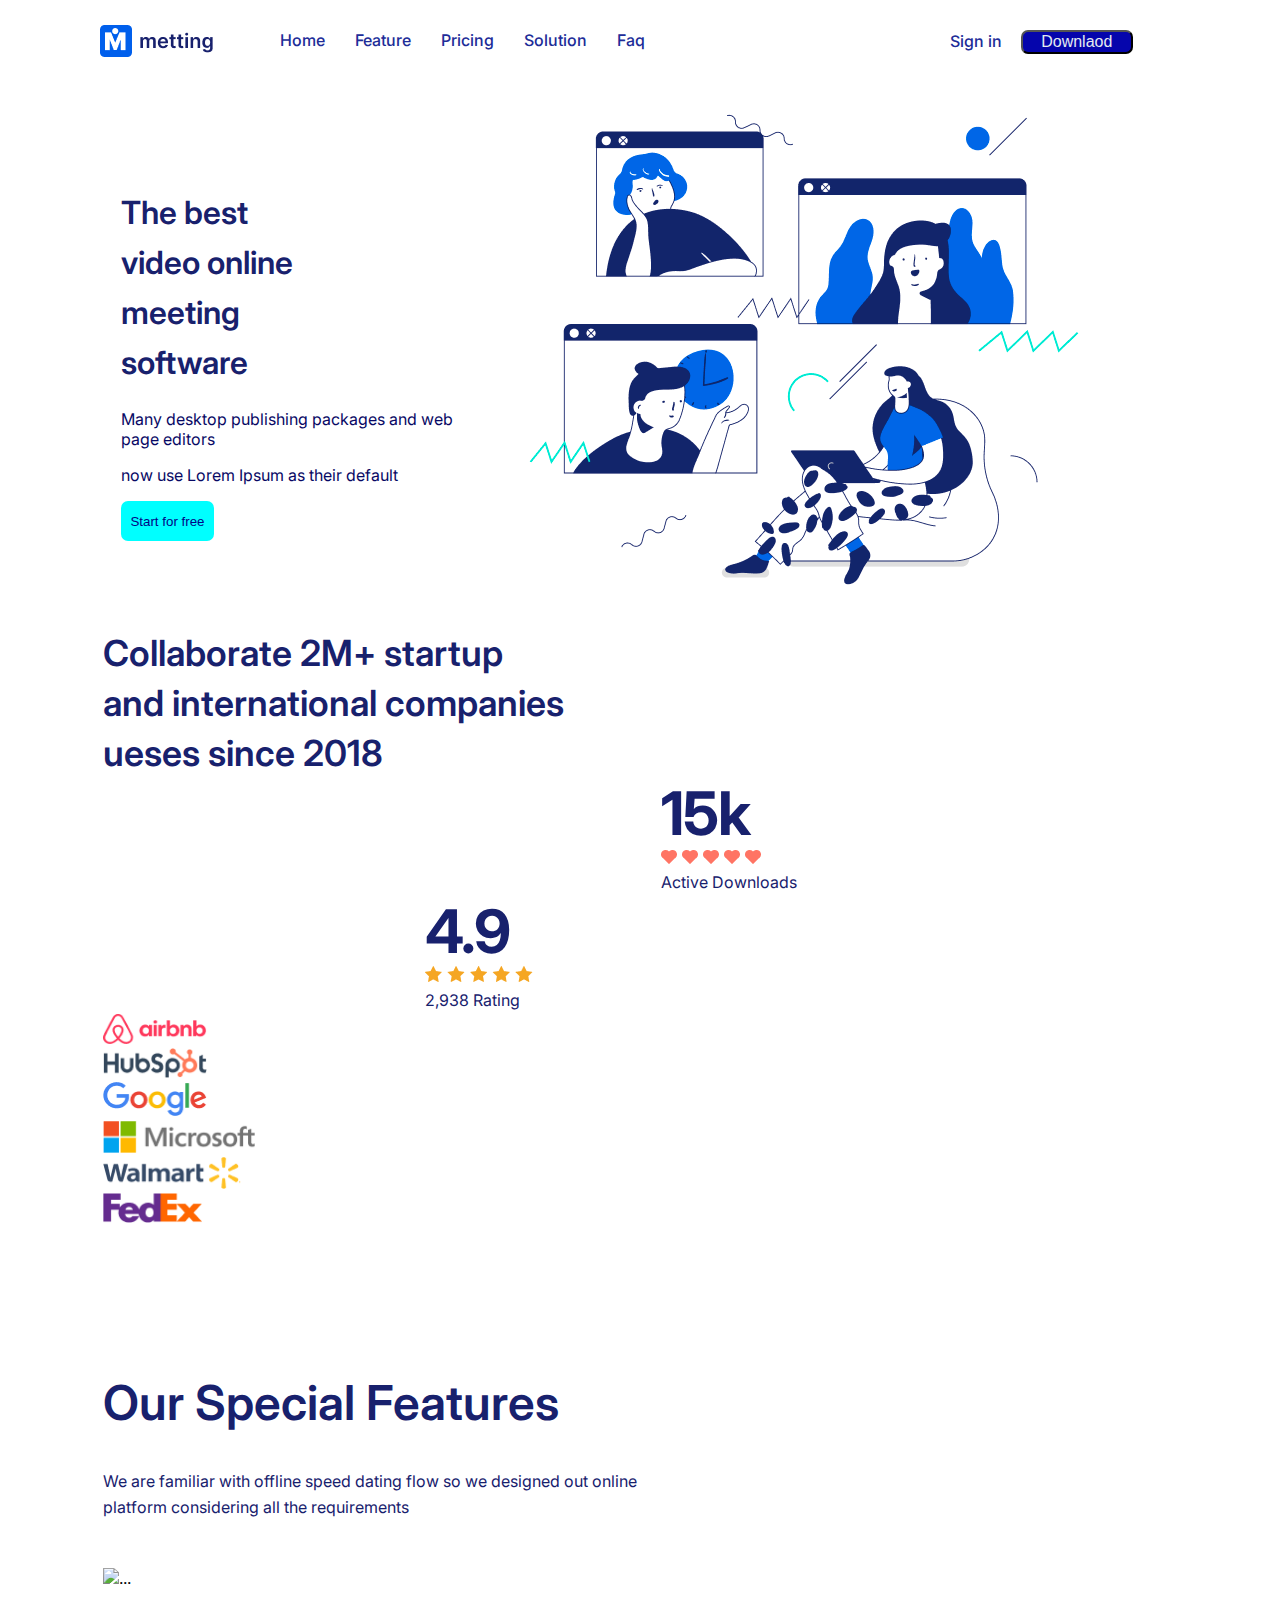
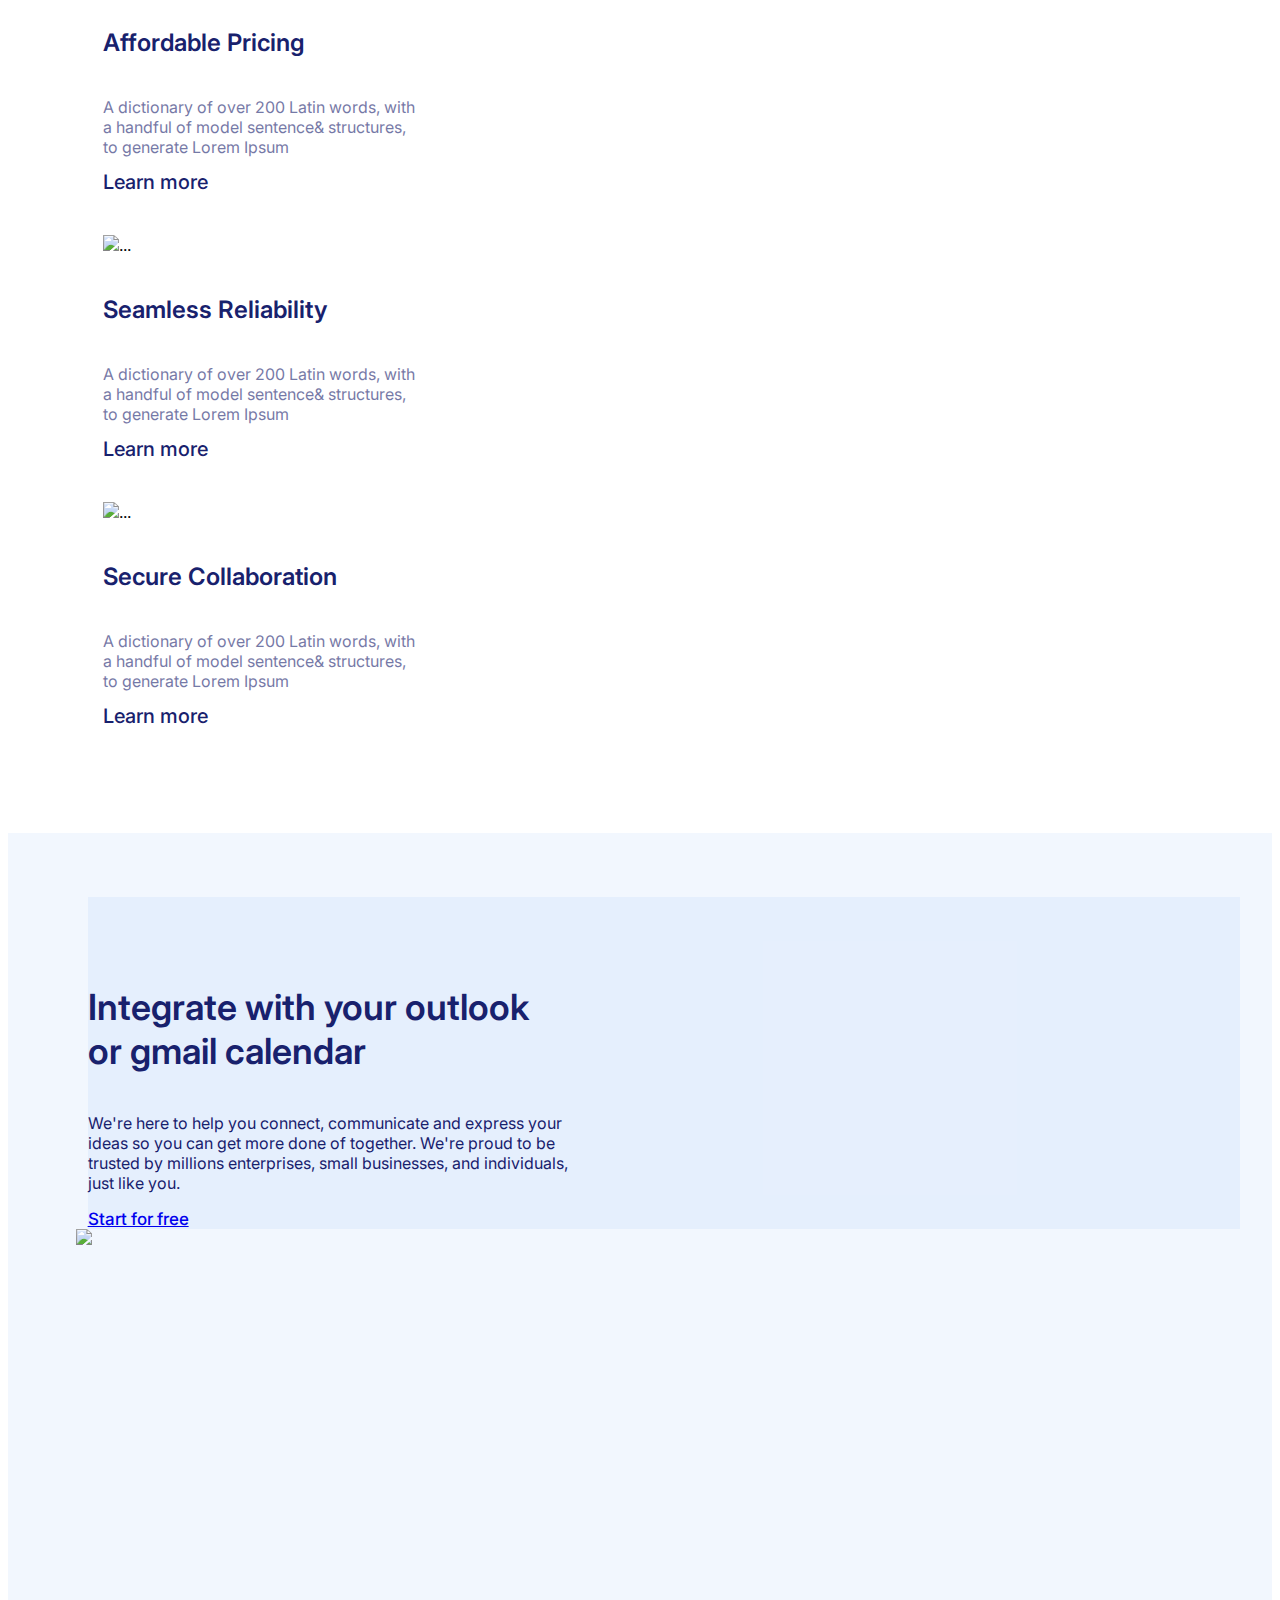
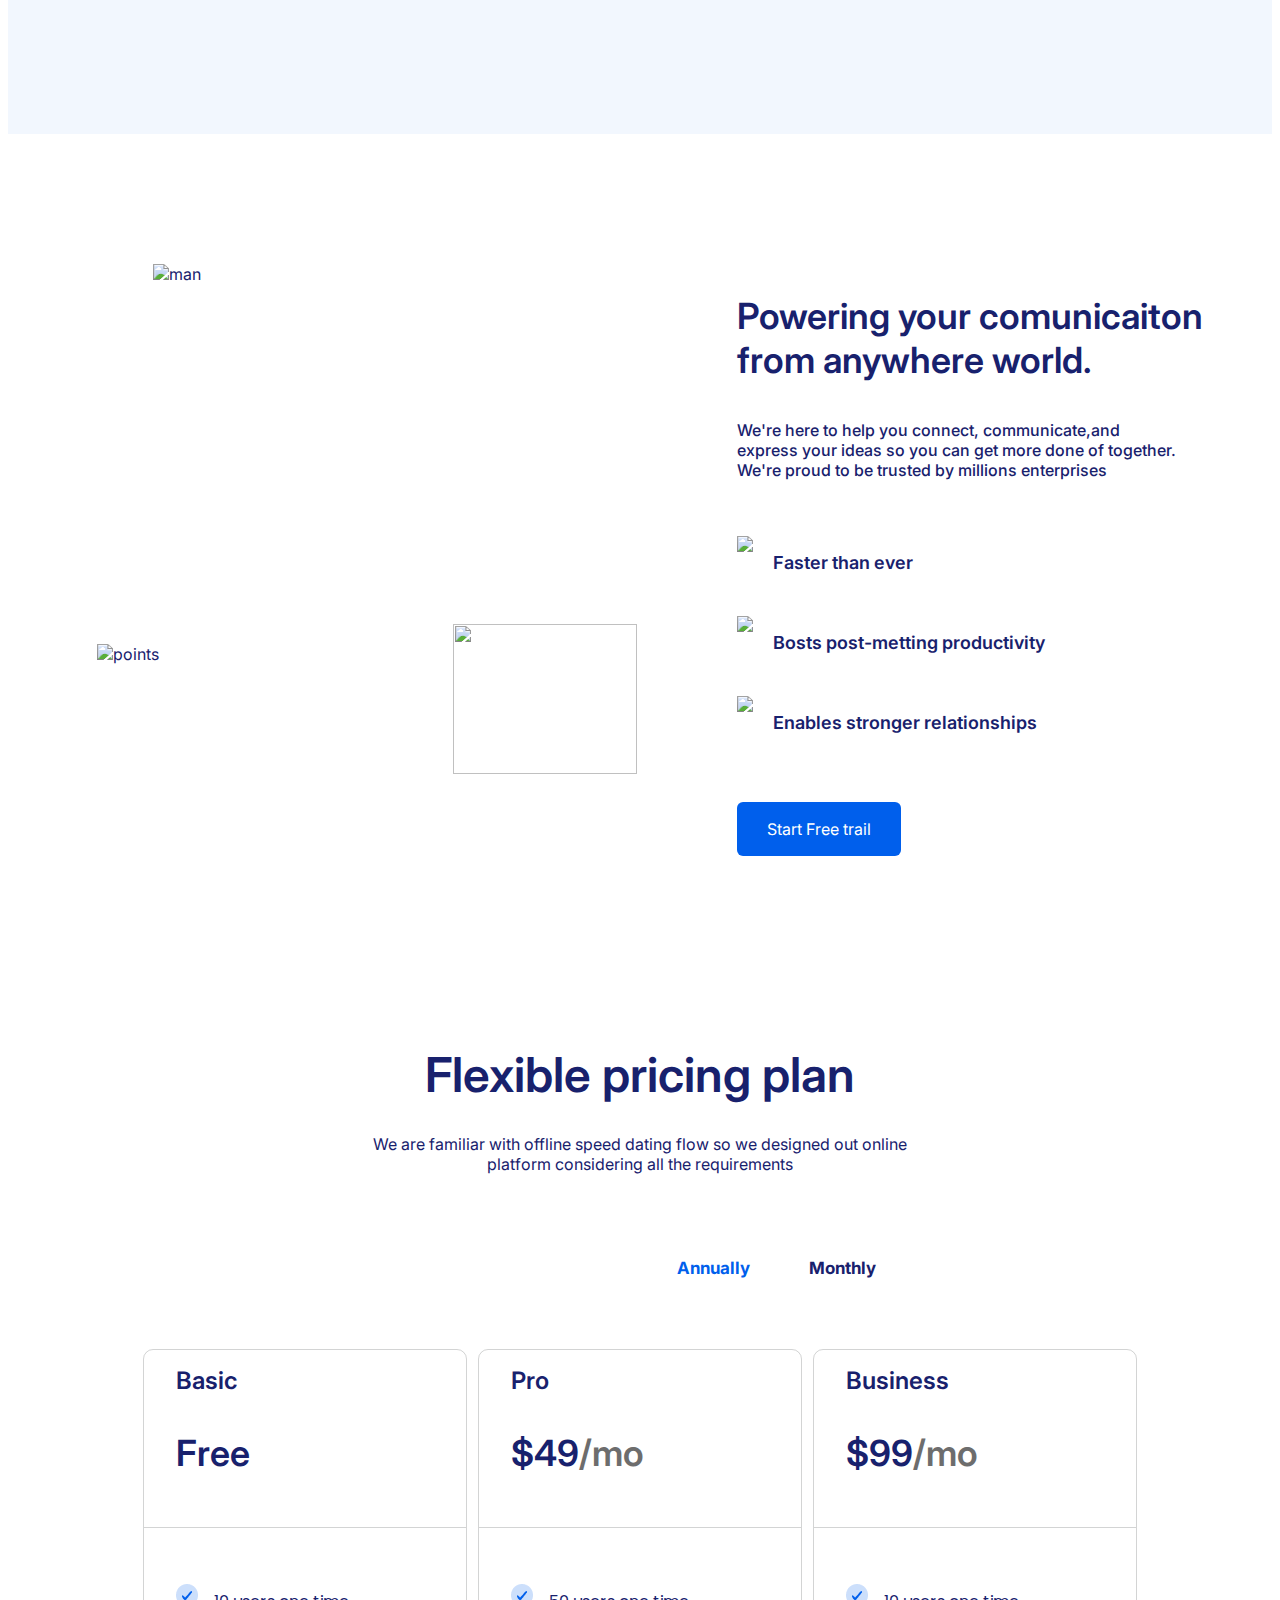
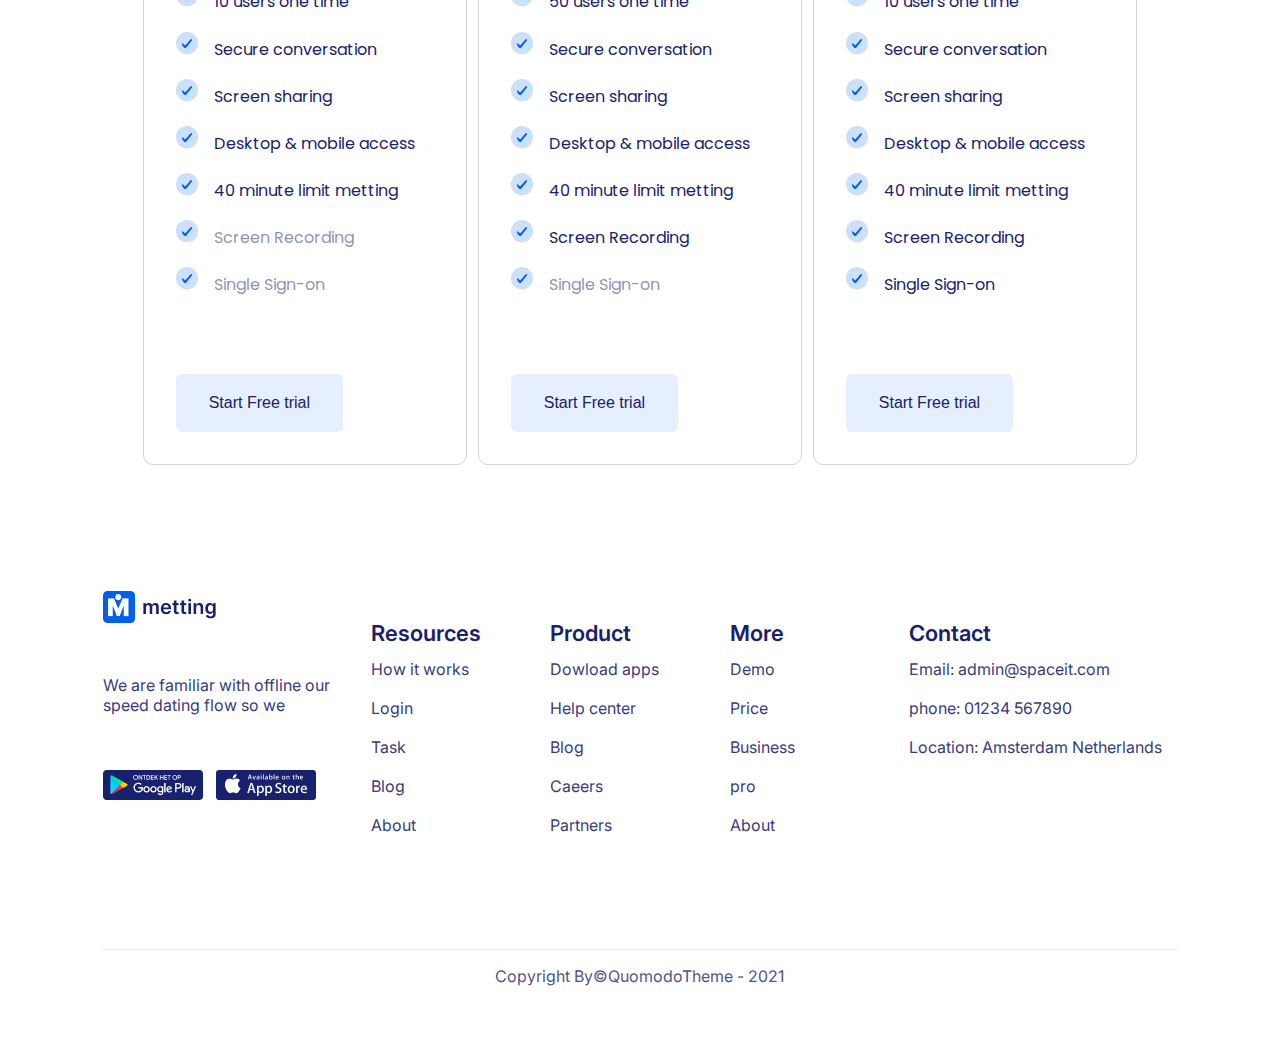
==== commit a311d265: "collaborate_2m commit" ====
--- a/index.html
+++ b/index.html
@@ -28,24 +28,24 @@
     <div class="dws-menu">
     <input type="checkbox" name="toggle" id="menu" class="toggleMenu">
     <label for="menu" class="toggleMenu"><i class="fa-solid fa-bars"></i></label>
-            <ul> 
-                <a href="#"><i class="fa fa-ho"></i>Home</a>
-            </ul>
+          <ul> 
+            <a class="link-toggle" href="#"><i class="fa fa-ho"></i>Home</a>
+          </ul>
 
         <ul>
-          <a href="#"><i class="fa fa-feature"></i>Feature</a>
+          <a class="link-toggle" href="#"><i class="fa fa-feature"></i>Feature</a>
         </ul>
 
         <ul>
-          <a href="#"><i class="fa fa-pricing"></i>Pricing</a>
+          <a class="link-toggle" href="#"><i class="fa fa-pricing"></i>Pricing</a>
         </ul>
 
         <ul>
-          <a href="#"><i class="fa fa-solution"></i>Solution</a>
+          <a class="link-toggle" href="#"><i class="fa fa-solution"></i>Solution</a>
         </ul>
 
         <ul>
-          <a href="#"><i class="fa fa-faq"></i>Faq</a>
+          <a class="link-toggle" href="#"><i class="fa fa-faq"></i>Faq</a>
         </ul>
       </div>
 
@@ -63,7 +63,7 @@
           <div class="box1">
                   <h1 class="titel-1">The best video online
                   meeting software</h1>
-                  <p class="textp1">Many desktop publishing packages and web page editors
+                  <p class="textp1">Many desktop publishing packages and web page editors</p>
                   now use Lorem Ipsum as their default</p>
                   <button class="box1-button">Start for free</button>
               
@@ -108,29 +108,29 @@
                   <div class="bottom_text">2,938 Rating</div>
                 </div>
               </div>
-            <div class="container m-sm-1">
-              <div class="row ">
-              <div class="col p-3 ">
+         
+              <div class="row company_logo_icon">
+              <div class="col p-4">
                 <img class="Airbnb" src="./img/Airbnb_Logo.png" alt="Airbnb">
               </div>
-              <div class="col p-3">
+              <div class="col p-4">
                 <img class="Hubspot" src="./img/Hubspot_Logo.png" alt="Hubspot">
               </div>
-              <div class="col p-3">
+              <div class="col p-4">
                 <img class="Google" src="./img/Google_Logo.png" alt="Google">
               </div>
-              <div class="col p-3">
+              <div class="col p-4">
                 <img class="Microsoft" src="./img/Microsoft_Logo.png" alt="Microsoft">
               </div>
-              <div class="col p-3">
+              <div class="col p-4">
                 <img class="Walmart" src="./img/Walmart_Logo.png" alt="Walmart">
               </div>
-              <div class="col p-3">
+              <div class="col p-4">
                 <img class="FedEx" src="./img/FedEx_Logo.png" alt="FedEx">
               </div>
           </div>
-          </div>
-          </div>
+            </div>
+          
           </div>
         </div>
           <div class="container_2m_mobile">
@@ -171,8 +171,8 @@
               </div>
                 </div>
               </div>
-              <div class="container">
-                <div class="company_logo_icons">
+              
+                <div class="company_logo_icons_mobile">
                 <div class="row">
                 <div class="col">
                   <img class="Airbnb" src="./img/Airbnb_Logo.png" alt="Airbnb">
@@ -187,7 +187,7 @@
                   <img class="Microsoft" src="./img/Microsoft_Logo.png" alt="Microsoft">
                 </div>
             </div>
-            </div>
+          
             </div>
             </div>
           </div>
--- a/styles/styles.css
+++ b/styles/styles.css
@@ -153,10 +153,8 @@
 .company_logo_icons{
   display: flex;
   flex-shrink: 0;
-  max-width: 80vw;
-  margin-top: 2%;
-  align-self:stretch;
-  padding-right: 1%;
+  width: 100%;
+  margin-left: 10%;
 } 
 
 .Airbnb{
@@ -981,7 +979,9 @@
 .titel-1{
   width: 95%;
 }
-
+.link-toggle{
+  text-decoration: none;
+}
 .dws-menu{
   display: block;
   margin-left: auto;
@@ -1020,8 +1020,8 @@
     } 
 
 input.toggleMenu:checked + label.toggleMenu {
-  background: #000;
-  color: #fff;
+  background: #8c92c0;
+  color: #141414;
   }
 
 input.toggleMenu:checked ~ ul {
@@ -1082,11 +1082,11 @@
 }
 .active_downloads{
 margin-top: 10%;
-margin-left: 37%;
+margin-left: 22%;
 }
 .Rating{
   margin-top: 10%;
-  margin-left: 30%;
+  margin-left: 37%;
 }
 .Rating_number{
   color: var(--navy-blue, #18216D);
@@ -1115,14 +1115,15 @@
   width: 63%;
   height: 45%;
 }
-.company_logo_icons{
+.company_logo_icons_mobile{
   display: flex;
   width: 100vw;
   margin-top: 7%;
-    margin-left: 0%;
+    margin-left: 4%;
     padding-left: 0%;
     padding-right: 10%;
     max-width: 100vw;
+    justify-content: space-between;
 } 
 .container_Collaborate_text{
   display: flex;
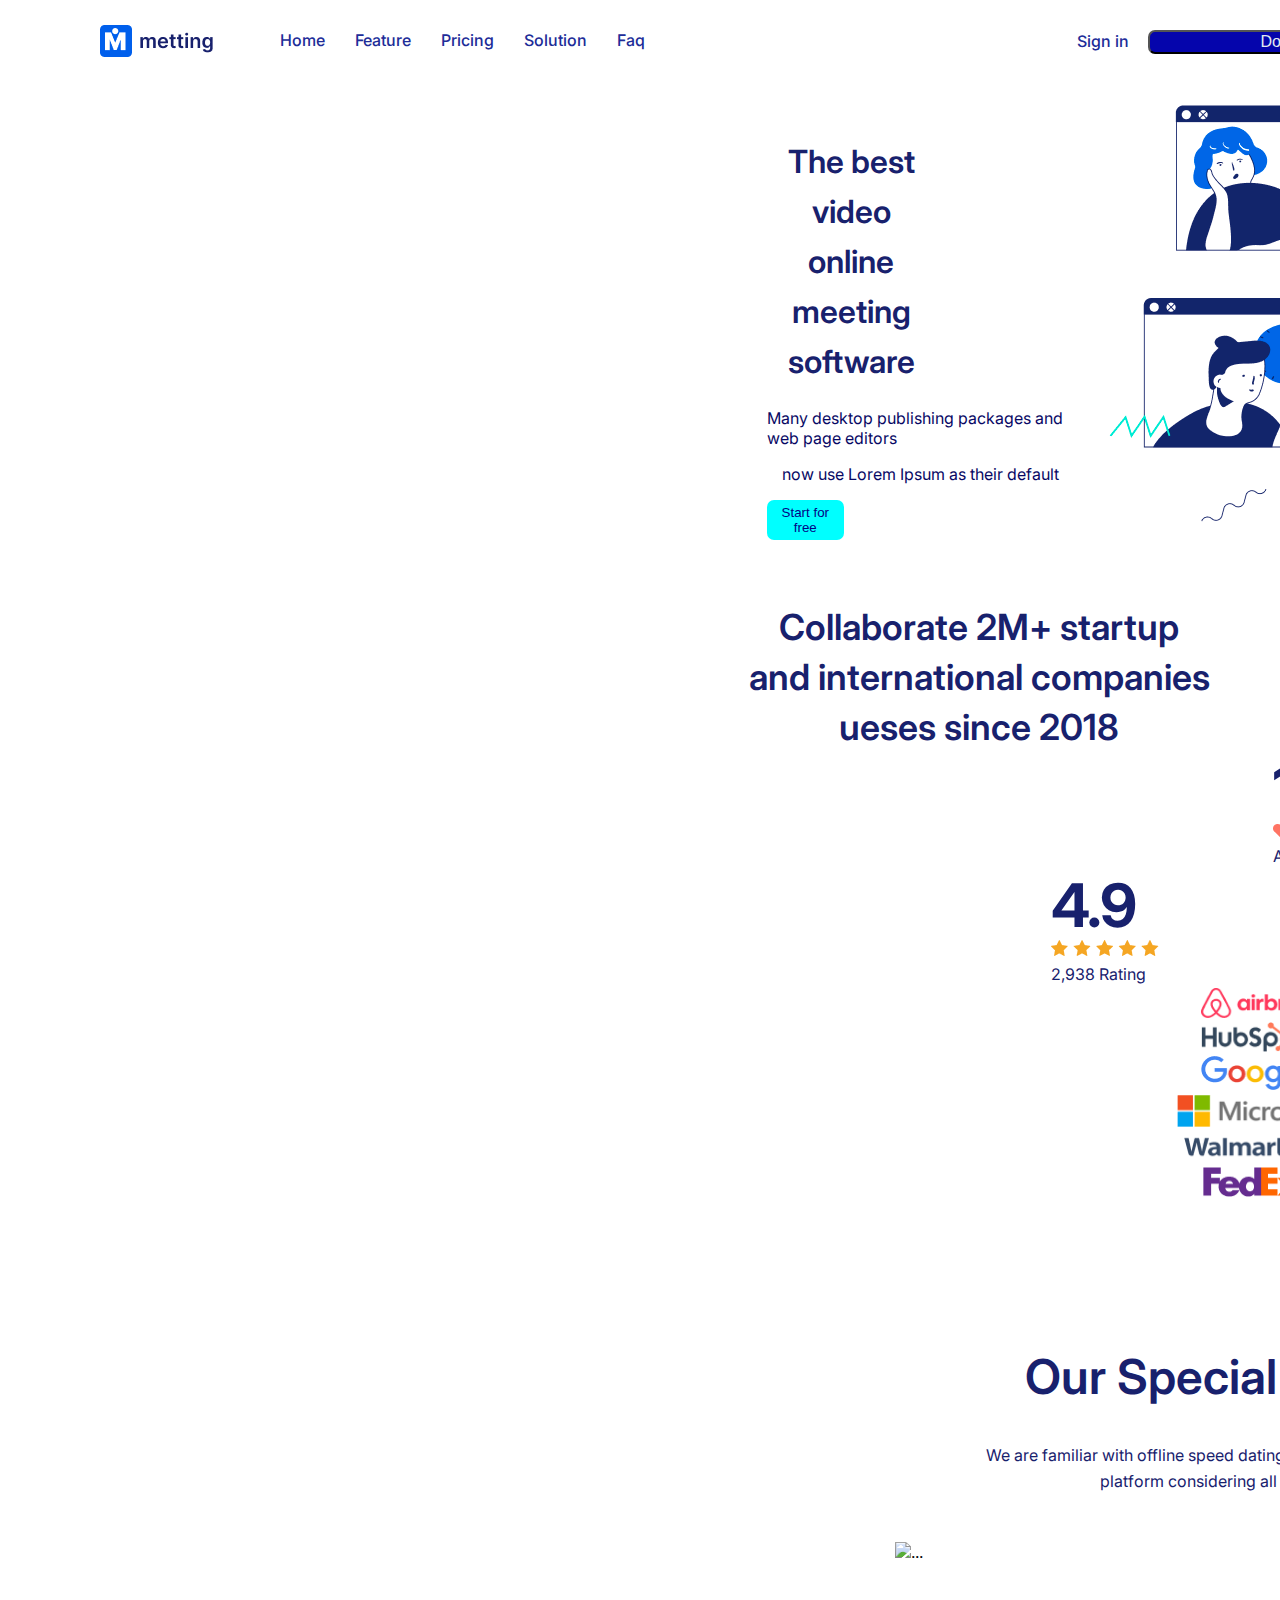
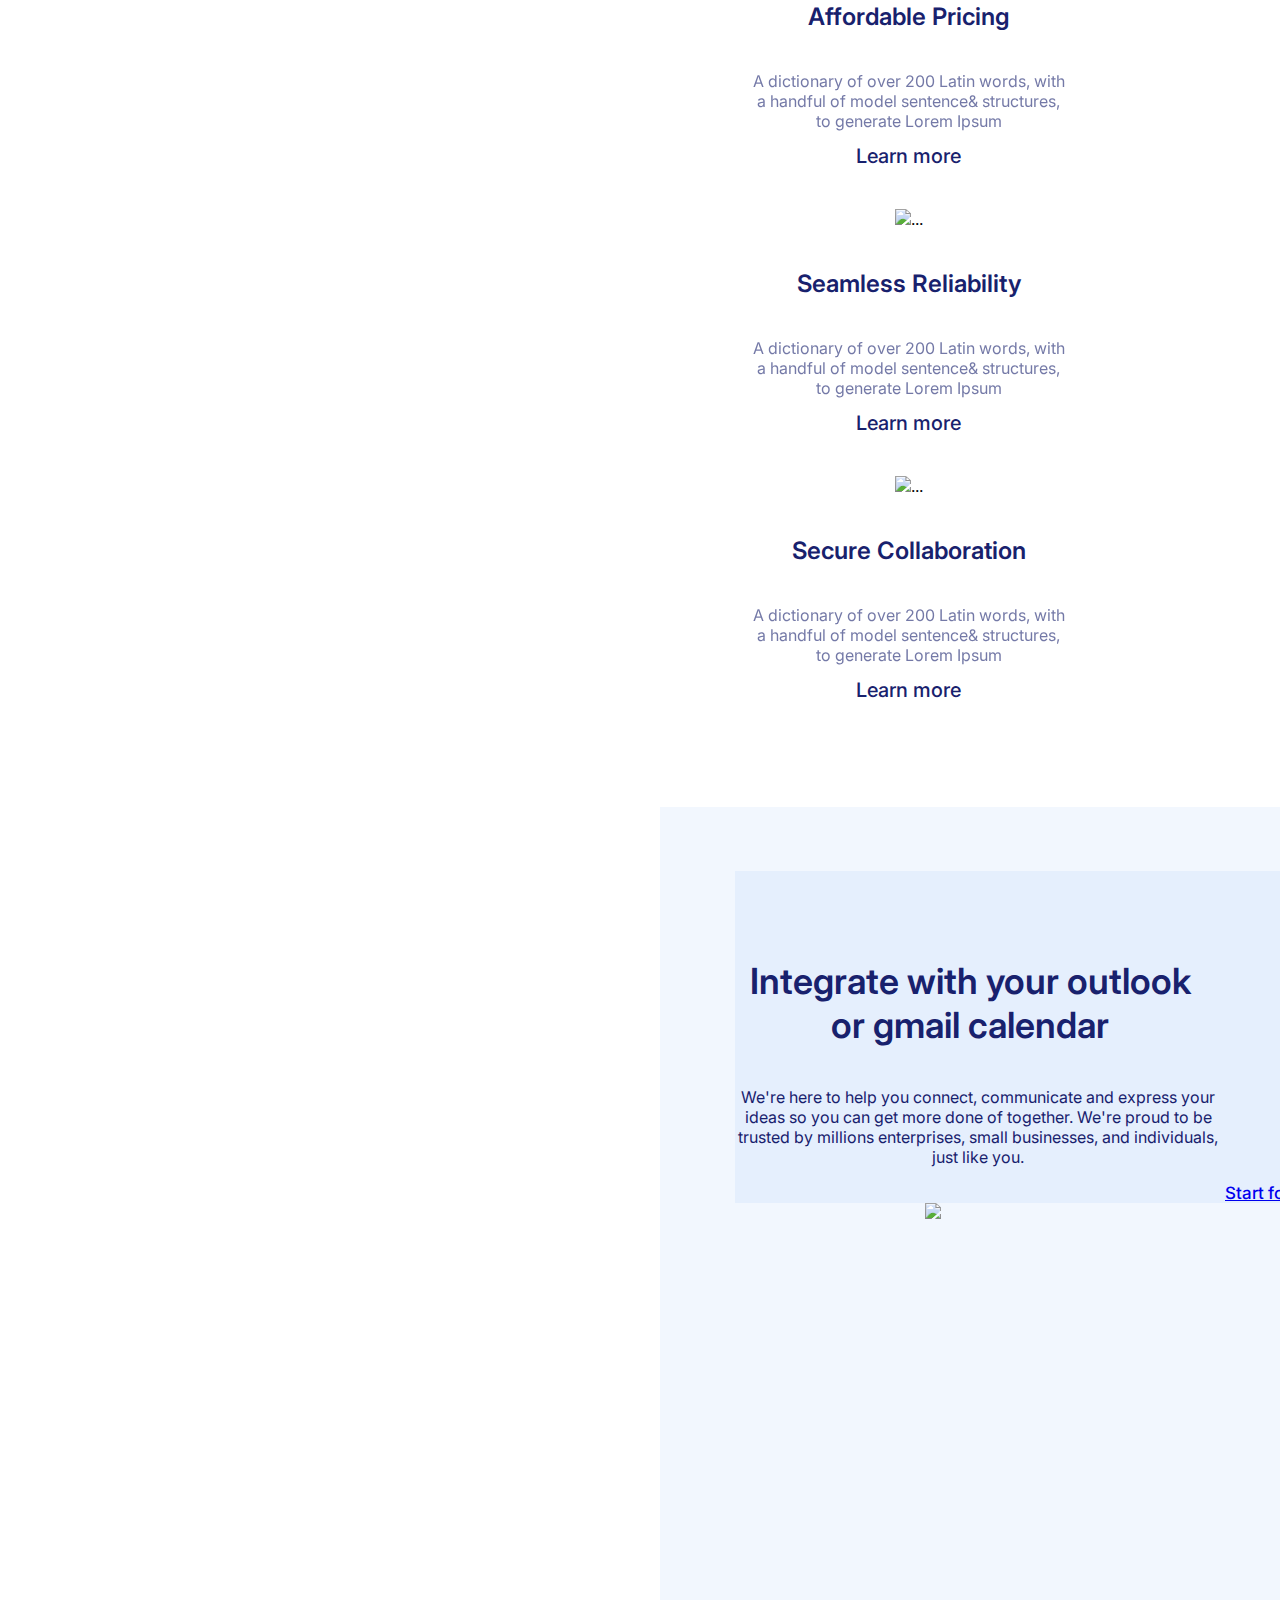
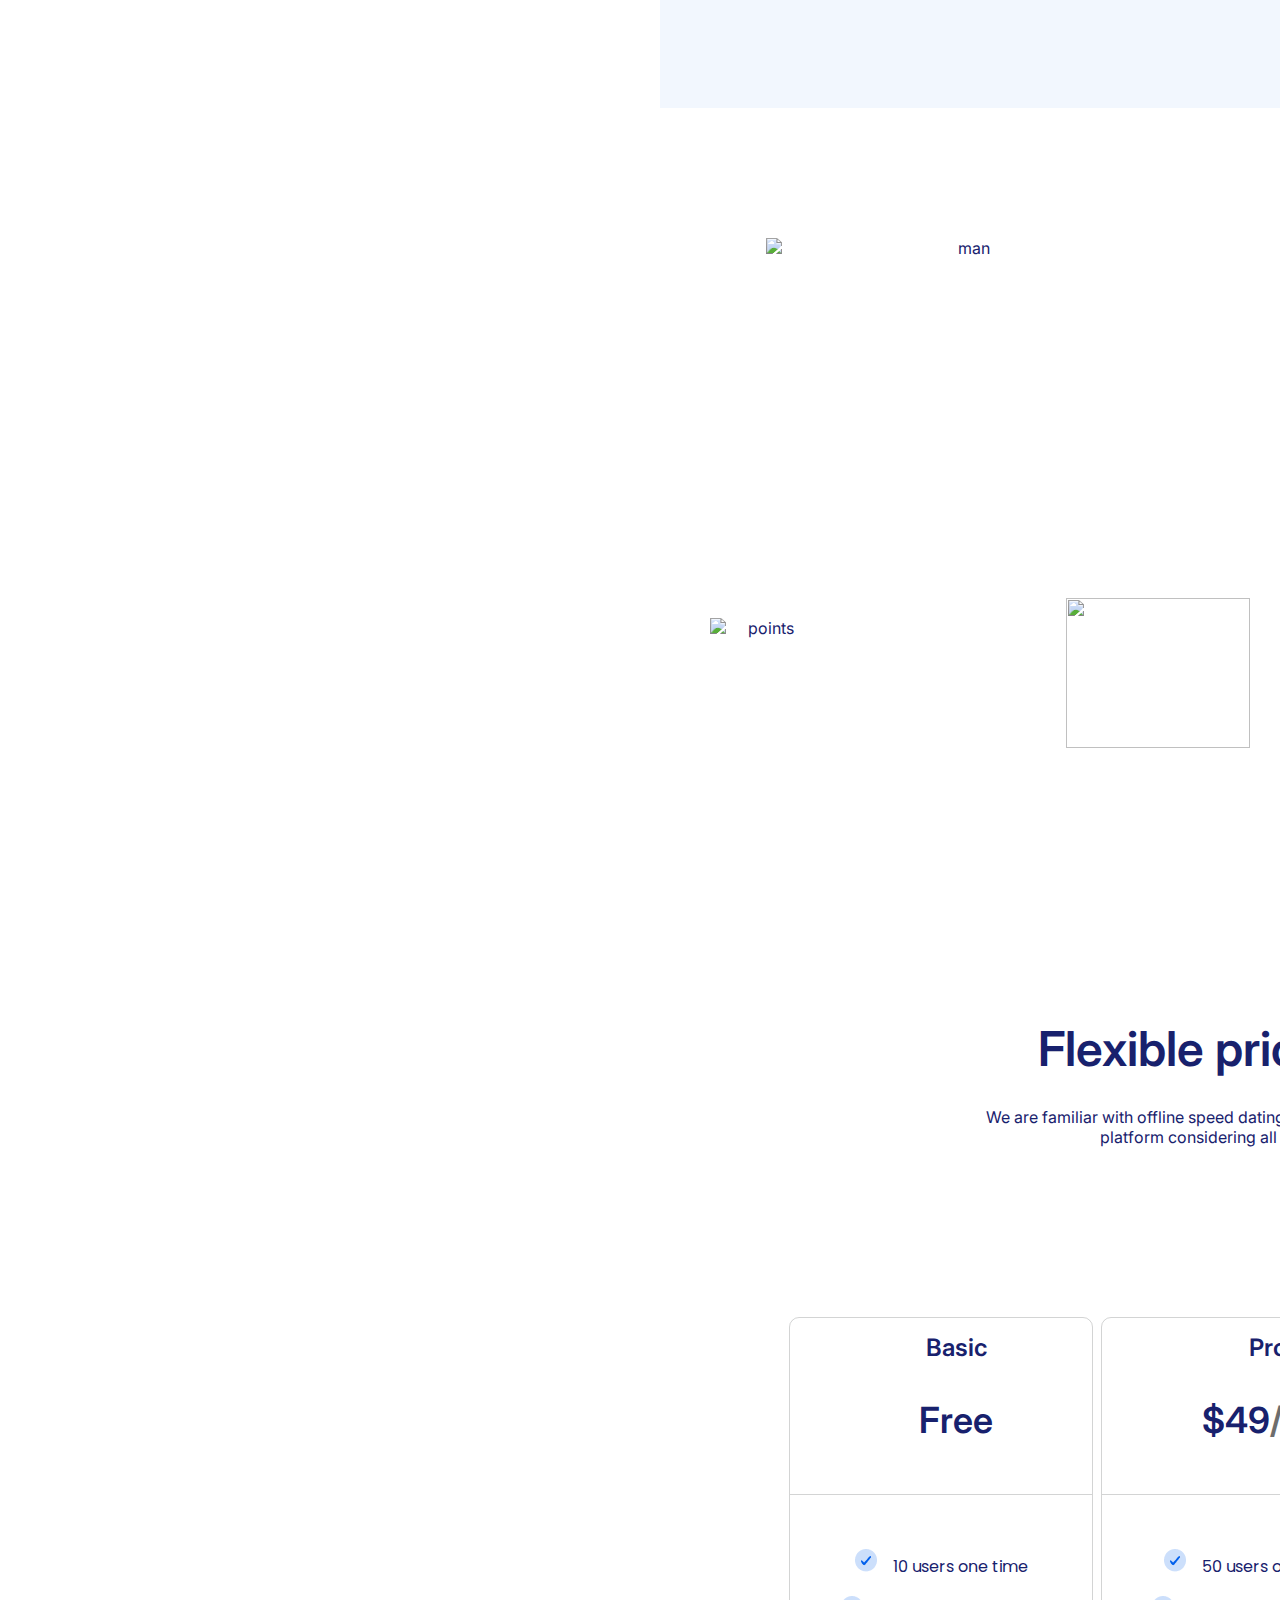
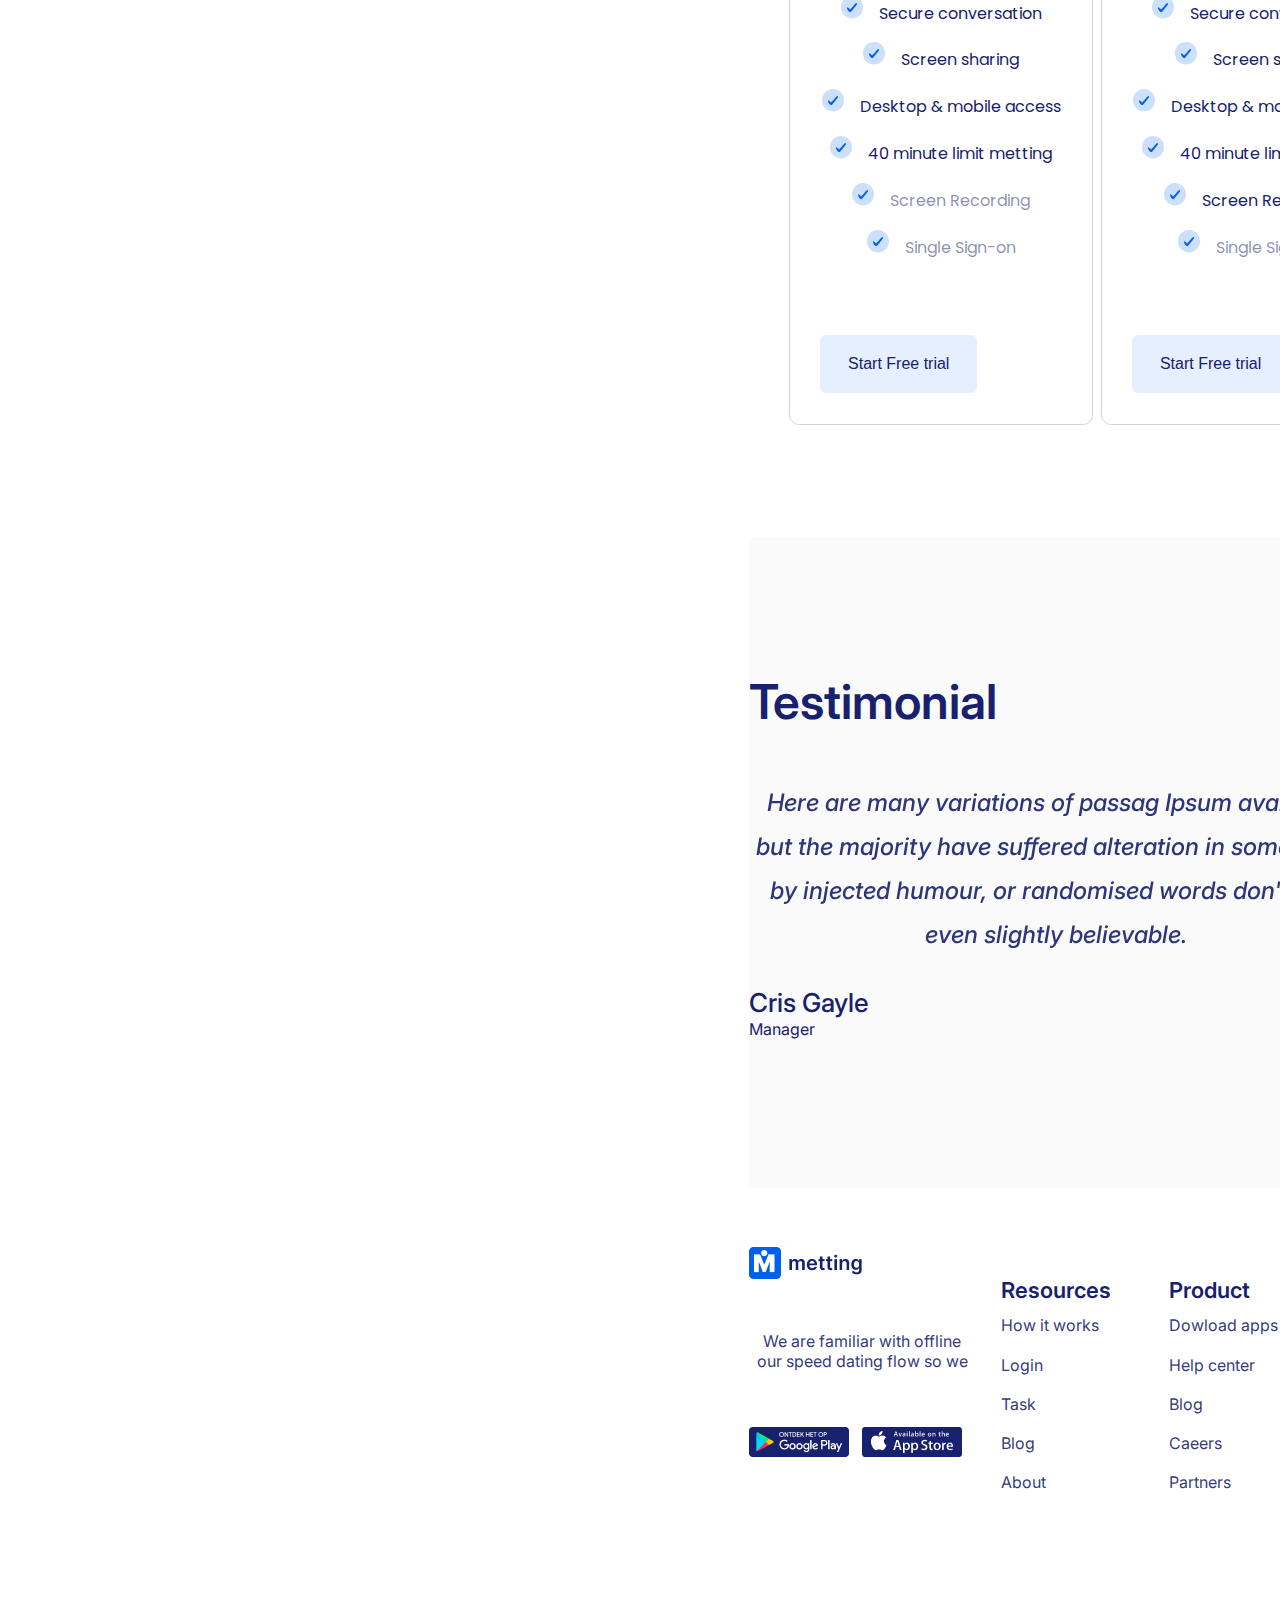
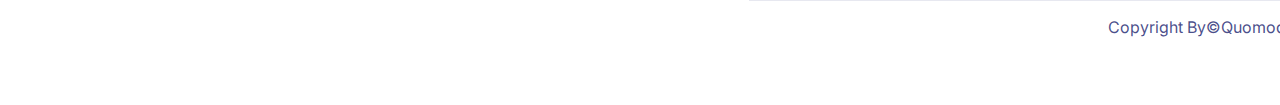
==== commit 2d9cee10: "Merge pull request #1 from itgirlschool/Dev_Testemonial" ====
--- a/index.html
+++ b/index.html
@@ -9,6 +9,7 @@
       integrity="sha384-T3c6CoIi6uLrA9TneNEoa7RxnatzjcDSCmG1MXxSR1GAsXEV/Dwwykc2MPK8M2HN"
       crossorigin="anonymous"
     />
+    <link rel="stylesheet" href="./styles/Normalize.css" />
     <link rel="stylesheet" href="./styles/styles.css" />
     <title>Metting</title>
   </head>
@@ -54,10 +55,8 @@
     <div class="container-laod">
             <a class="link-1" href="#">Sign in</a>
             <button class="korb">Downlaod</button>
-
-    </div> 
-    </header>
     <main class="main">
+
       <section class="the_best_video">
         <div class="block container">
           <div class="box1">
@@ -504,7 +503,31 @@
           </div>
         </figure>
       </section>
-      <section class="testimonial"></section>
+      <section class="testimonial">
+        <div class ="container feedback">
+          <div class="f-box">
+                          <div class="testimonial-1">Testimonial</div>
+                          <div class="text-linie">Here are many variations of passag Ipsum available, but the majority have suffered alteration in some form, by injected humour, or randomised words don't look even slightly believable.</div>
+                          <div class="small-box">
+                              <div class="text-cris">Cris Gayle</div>
+                              <div class="text-manager">Manager</div>
+                          </div>
+                      </div>
+      
+          <div class="container fotobox" style="position: relative;">
+            <div class="ellipse-175"></div>
+            <div class="ellipse-176"></div>
+                <img style="width: 77.14px; height: 77.14px; left: 173.57px; top: 372.86px; position: absolute; filter:box-shadow: 0px 8px 20px rgba(1, 0, 81, 0.10); color: white solid" src="./svg/Ellipse 177.svg">
+                <img style="width: 77.14px; height: 77.14px; left: 370.45px; top: 157.50px; position: absolute; filter:box-shadow: 0px 8px 20px rgba(1, 0, 81, 0.10); border: 2px; color: white solid" src="./svg/Ellipse 178.svg">
+                <img style="width: 77.14px; height: 77.14px; left: 172.77px; top: -0px; position: absolute; filter: box-shadow: 0px 8px 20px rgba(1, 0, 81, 0.10); color: white solid" src="./svg/Ellipse 179.svg">
+                <img style="width: 77.14px; height: 77.14px; left: -0px; top: 138.21px; position: absolute; filter: box-shadow: 0px 8px 20px rgba(1, 0, 81, 0.10); color: white solid" src="./svg/Ellipse 180.svg">
+                <img style="width: 51.43px; height: 51.43px; left: 289.29px; top: 265.98px; position: absolute; filter: box-shadow: 0px 8px 20px rgba(1, 0, 81, 0.10); color: white solid" src="./svg/Ellipse 181.svg">
+                <img style="width: 51.43px; height: 51.43px; left: 123.75px; top: 121.34px; position: absolute; filter: box-shadow: 0px 8px 20px rgba(1, 0, 81, 0.10); color: white solid" src="/frontend76_gr_3/svg/Ellipse 182.svg">
+                <img style="width: 51.43px; height: 51.43px; left: 277.23px; top: 112.50px; position: absolute; filter: box-shadow:0px 8px 20px rgba(1, 0, 81, 0.10); color: white solid" src="/frontend76_gr_3/svg/Ellipse 183.svg">
+                <img style="width: 51.43px; height: 51.43px; left: 114.11px; top: 265.98px; position: absolute; filter: 0px 8px 20px rgba(1, 0, 81, 0.10); color: white solid" src="/frontend76_gr_3/svg/Ellipse 184.svg">
+          </div>
+        </div>   
+      </section>
     </main>
     <footer class="footer container">
       <div class="footer_content">
--- a/styles/styles.css
+++ b/styles/styles.css
@@ -759,6 +759,210 @@
  }
 
 /*Section Testimonial*/
+.feedback {
+width: 100%;    
+height: 650px;
+position: relative;
+background: #FAFAFA;
+display: flex;
+flex-direction: row;
+/* No text styles in this selection */
+}    
+
+.f-box {
+position: relative;
+width: 100%;
+height: 100%;
+}
+/* Testimonial */
+.testimonial-1 {
+display: flex;
+color: #18216D; 
+font-size: 48px;
+font-family: Inter;
+font-style: normal;
+font-weight: 600;
+line-height: 48px;;
+word-wrap: break-word;
+margin-bottom: 55px;
+margin-top: 140px;
+}
+
+/* Here are many variations of passag Ipsum available, but the majority have suffered alteration in some form, by injected humour, or randomised words don't look even slightly believable. */
+.text-linie {
+display: flex;
+color: #18216D;
+width: 614px;
+height: 176px;
+opacity: 0.90;
+top: 0px;
+font-family: Inter;
+font-size: 24px;
+font-style: italic;
+font-weight: 500;
+line-height: 44px; /* 183.333% */
+}
+
+.small-box {
+position: relative;
+width: 127px;
+height: 58px;
+flex-shrink: 0;
+top: 33px;
+left: 0px;
+}
+/* Cris Gayle */
+.text-cris {
+display: flex;
+color: #18216D;
+font-family: Inter;
+font-size: 26px;
+font-style: normal;
+font-weight: 500;
+line-height: 26px; /* 100% */
+word-wrap: break-word;
+}
+
+/* Manager */
+.text-manager {
+display: flex;
+color: #18216D;
+font-size: 16px;
+font-family: Inter;
+font-style: normal;
+font-weight: 400;
+line-height: 26px; /* 162.5% */
+word-wrap: break-word
+}
+
+/* No text styles in this selection */
+.fotobox {
+display: flex;
+position: relative;
+margin-top: 100px;
+font-size: 77px;
+width: 447.589px;
+height: 450px;
+flex-shrink: 0;
+border-radius: 77.143px;
+}
+
+/* Ellipse small 175 */
+.ellipse-175 {
+display: block;
+position: absolute;
+width: 229.82px;
+height: 229.82px;
+left: 110.89px;
+top: 108.48px;
+border-radius: 9999px;
+border: 1px black solid;
+flex-shrink: 0;
+}
+
+/* Ellipse big 176 */
+.ellipse-176 {
+display: block;
+position: absolute;
+width: 388.93px;
+height: 388.93px;
+left: 31.34px;
+top: 28.93px;
+border-radius: 9999px;
+border: 1px black solid;
+flex-shrink: 0;
+}
+
+/* image 177 */
+.ellipse_177 {
+width: 77,14px;
+height: 77,14px;
+position: absolute;
+left: 173,57px;
+top: 372,86px;
+flex-shrink: 0;
+border-radius: 77.143px;
+border: 2px solid #FFF;
+box-shadow: 0px 8px 20px 0px rgba(1, 0, 81, 0.10);
+}
+
+/* image 178 */
+.ellipse_178 {
+width: 77.143px;
+height: 77.143px;
+position: absolute;
+flex-shrink: 0;
+border-radius: 77.143px;
+border: 2px solid #FFF;
+box-shadow: 0px 8px 20px 0px rgba(1, 0, 81, 0.10);
+}
+
+/* image 179 */
+.ellipse_179 {
+width: 77.143px;
+height: 77.143px;
+position: absolute;
+flex-shrink: 0;
+border-radius: 77.143px;
+border: 2px solid #FFF;
+box-shadow: 0px 8px 20px 0px rgba(1, 0, 81, 0.10);
+}
+
+/* image 180 */
+.ellipse_180 {
+width: 77.143px;
+height: 77.143px;
+position: absolute;
+flex-shrink: 0;
+border-radius: 77.143px;
+border: 2px solid #FFF;
+box-shadow: 0px 8px 20px 0px rgba(1, 0, 81, 0.10);
+}
+
+/* image 181 */
+.ellipse_181 {
+width: 51.429px;
+height: 51.429px;
+position: absolute;
+flex-shrink: 0;
+border-radius: 51.429px;
+border: 2px solid #FFF;
+box-shadow: 0px 8px 20px 0px rgba(1, 0, 81, 0.10);
+}
+
+/* image 182 */
+.ellipse_182 {
+width: 51.429px;
+height: 51.429px;
+flex-shrink: 0;
+position: absolute;
+border-radius: 51.429px;
+border: 2px solid #FFF;
+box-shadow: 0px 8px 20px 0px rgba(1, 0, 81, 0.10);
+}
+
+/* image 183 */
+.ellipse_183 {
+width: 51.429px;
+height: 51.429px;
+flex-shrink: 0;
+position: absolute;
+border-radius: 51.429px;
+border: 2px solid #FFF;
+box-shadow: 0px 8px 20px 0px rgba(1, 0, 81, 0.10);
+}
+
+/* image 184 */
+.ellipse_184 {
+width: 51.429px;
+height: 51.429px;
+flex-shrink: 0;
+position: absolute;
+border-radius: 51.429px;
+border: 2px solid #FFF;
+box-shadow: 0px 8px 20px 0px rgba(1, 0, 81, 0.10);
+}
+
 
 
 /*Footer*/
@@ -1211,6 +1415,9 @@
 
 
 /*Section Testimonial*/
+.testimonial {
+    display: none;
+}
 
 
 /*Footer*/
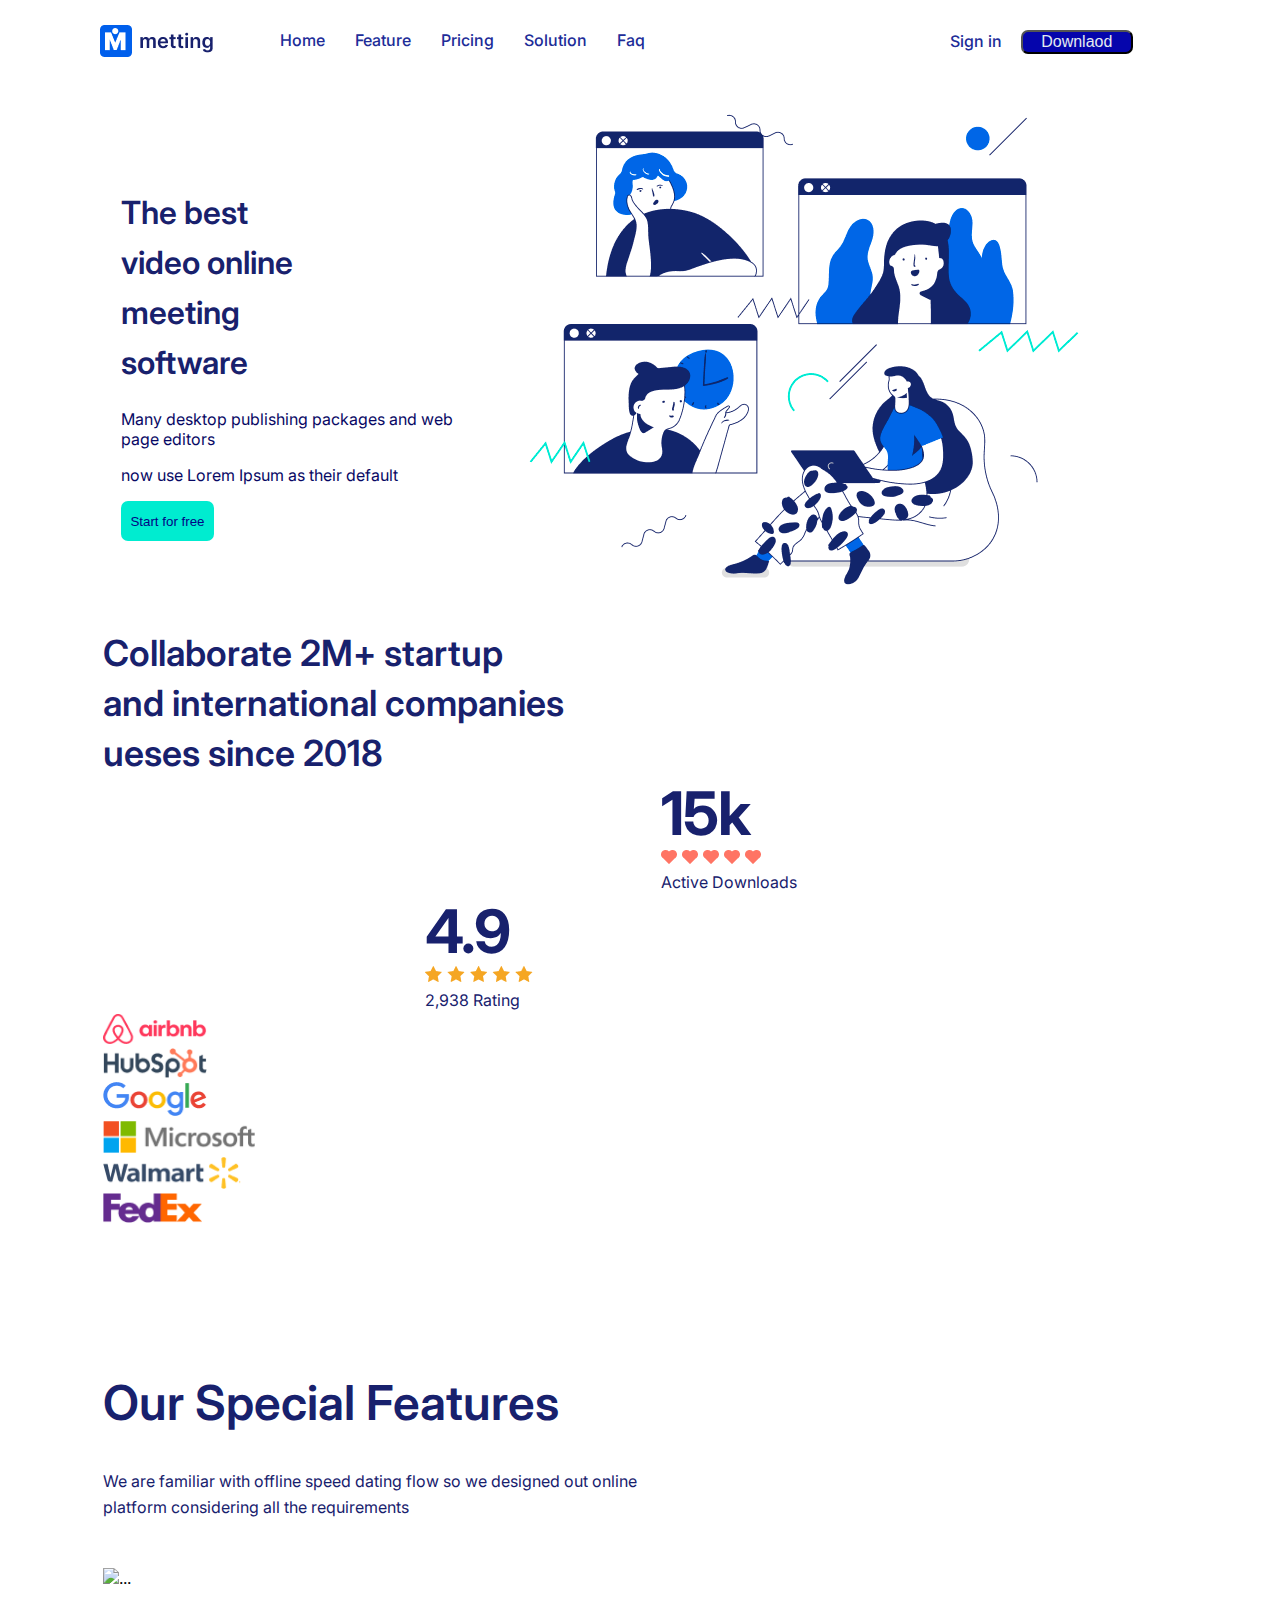
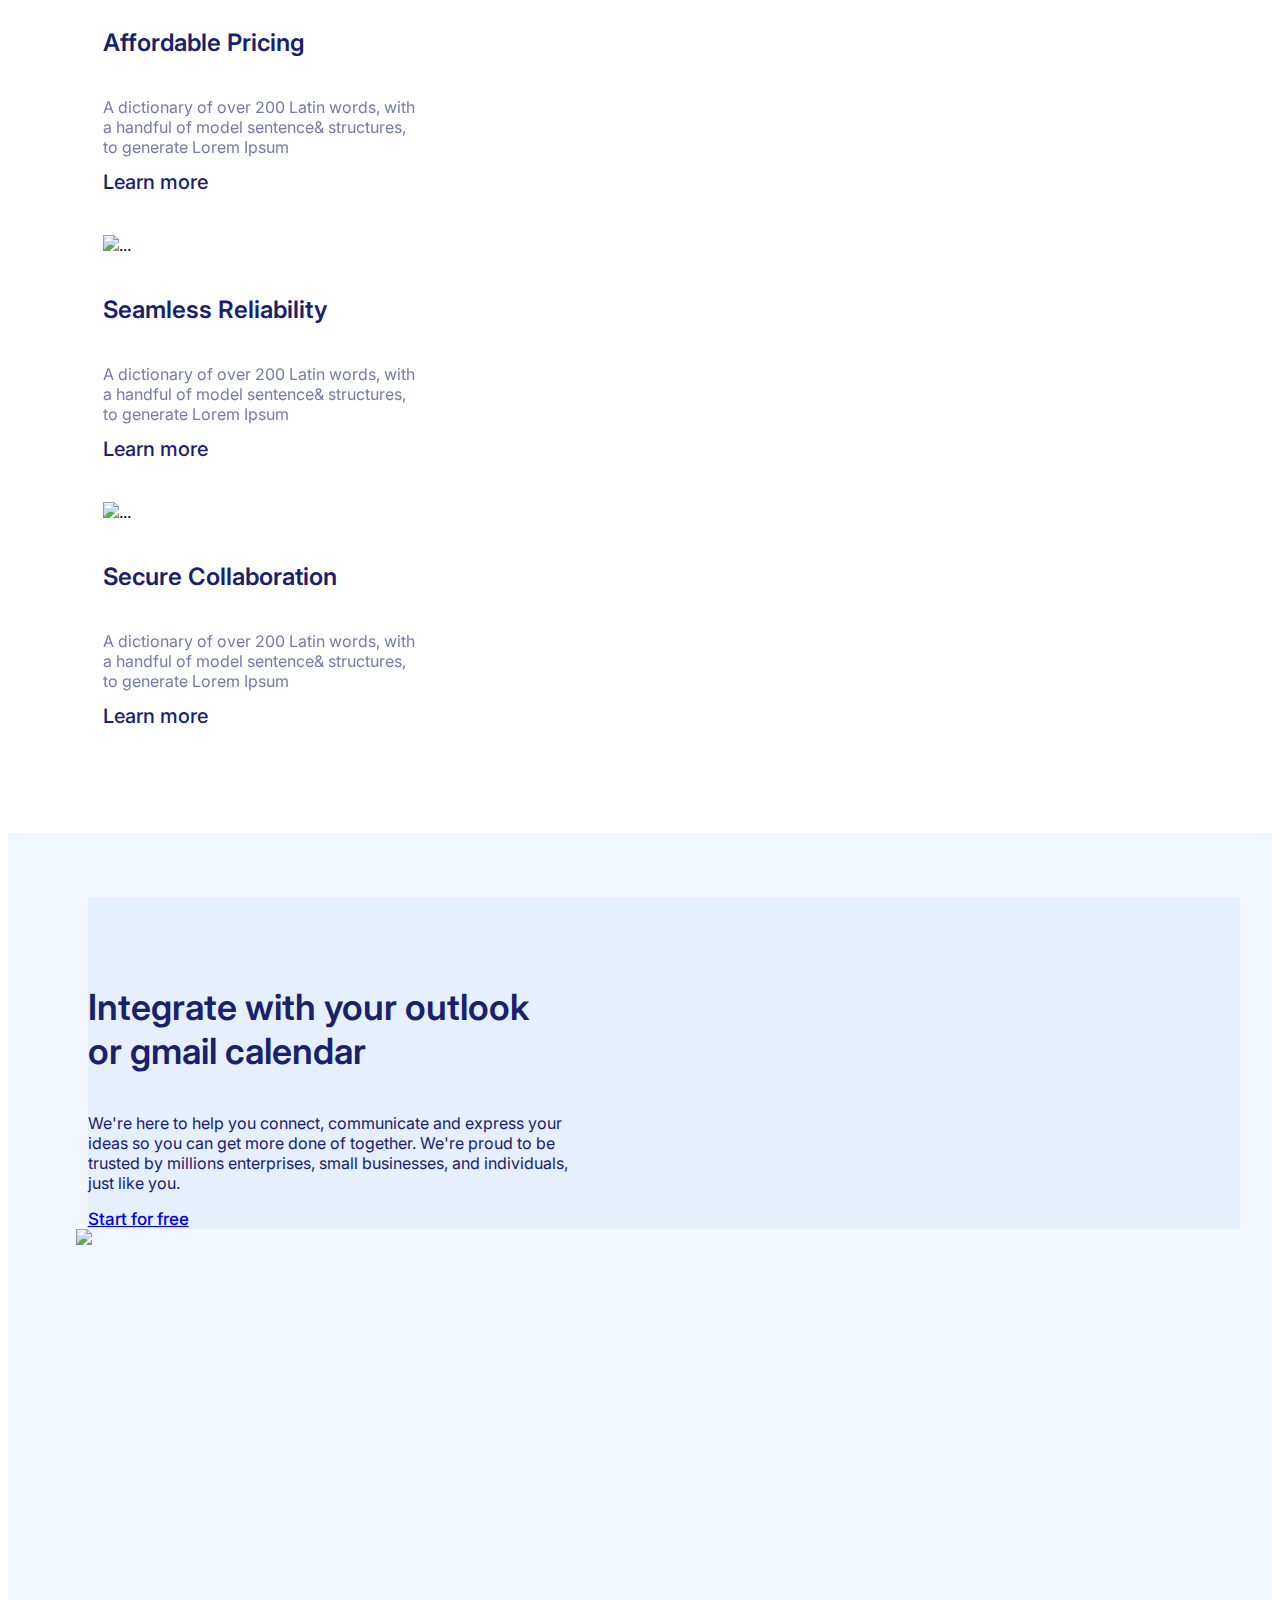
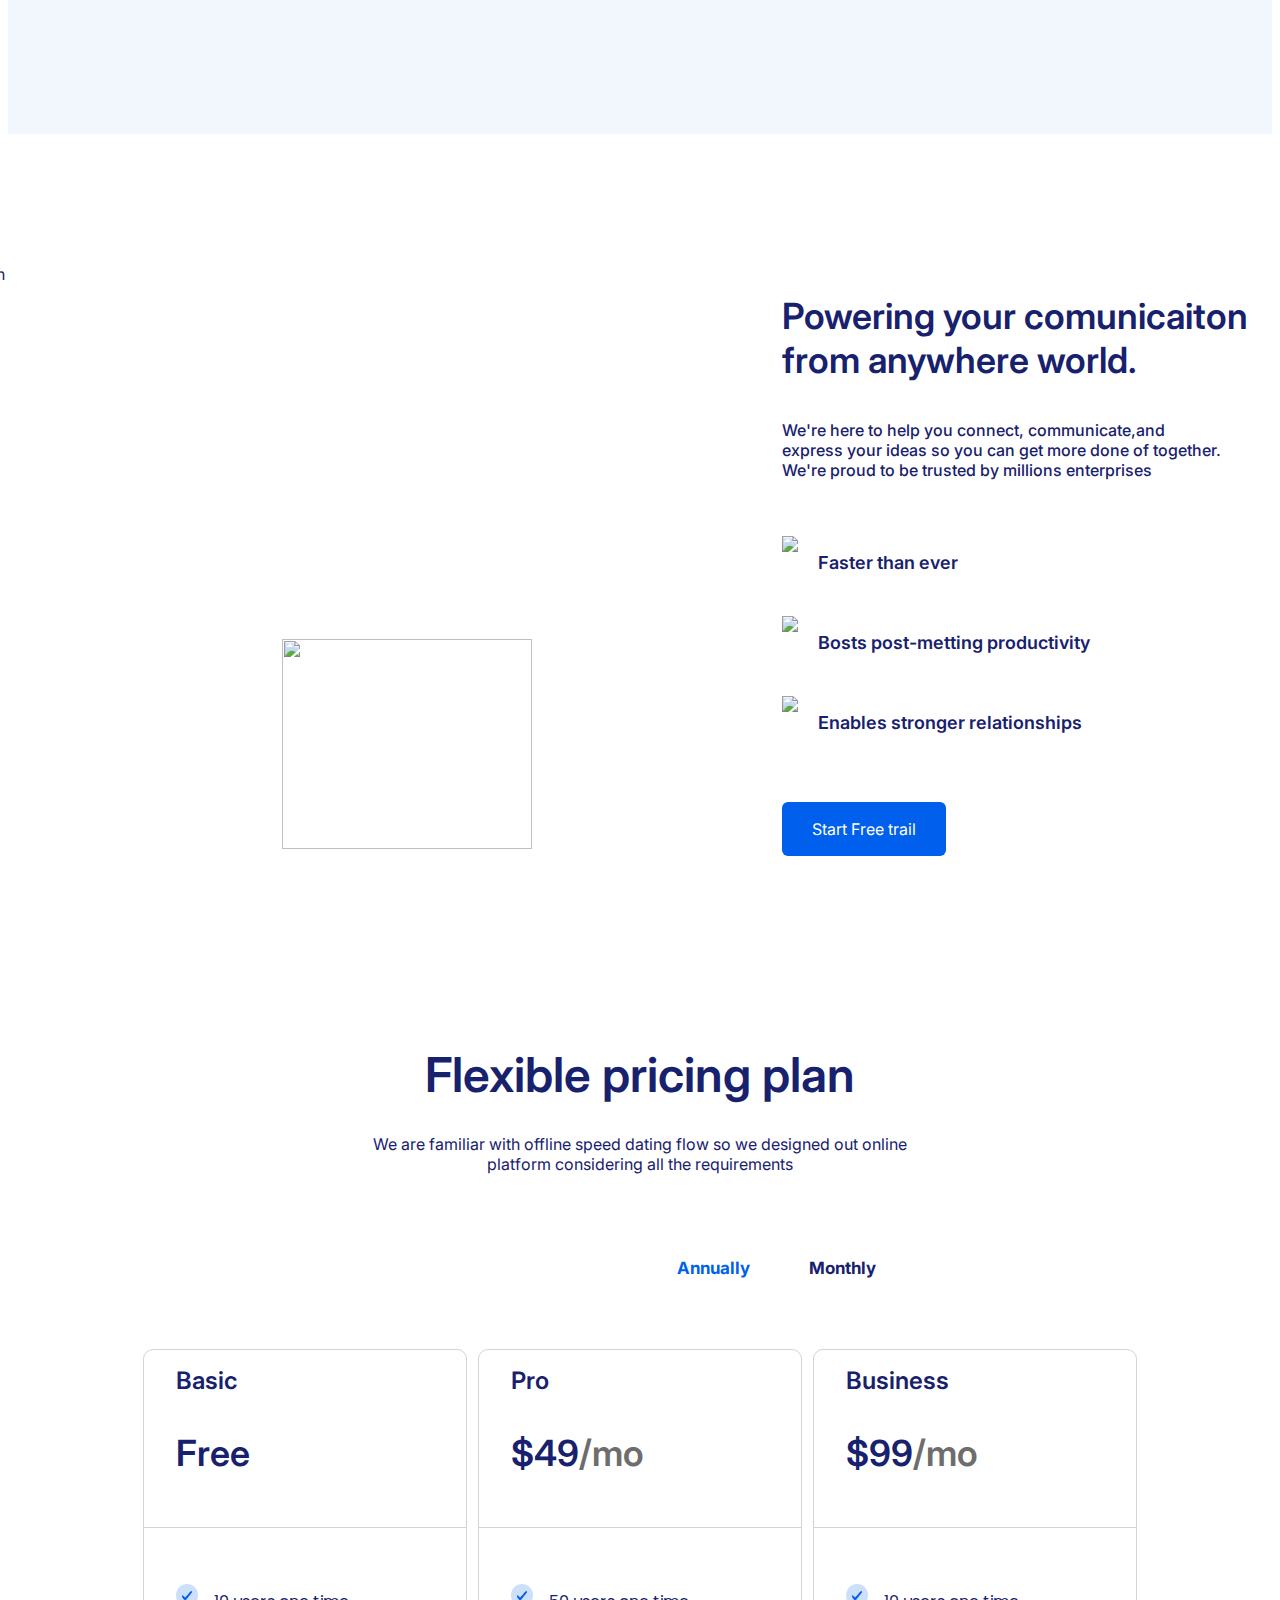
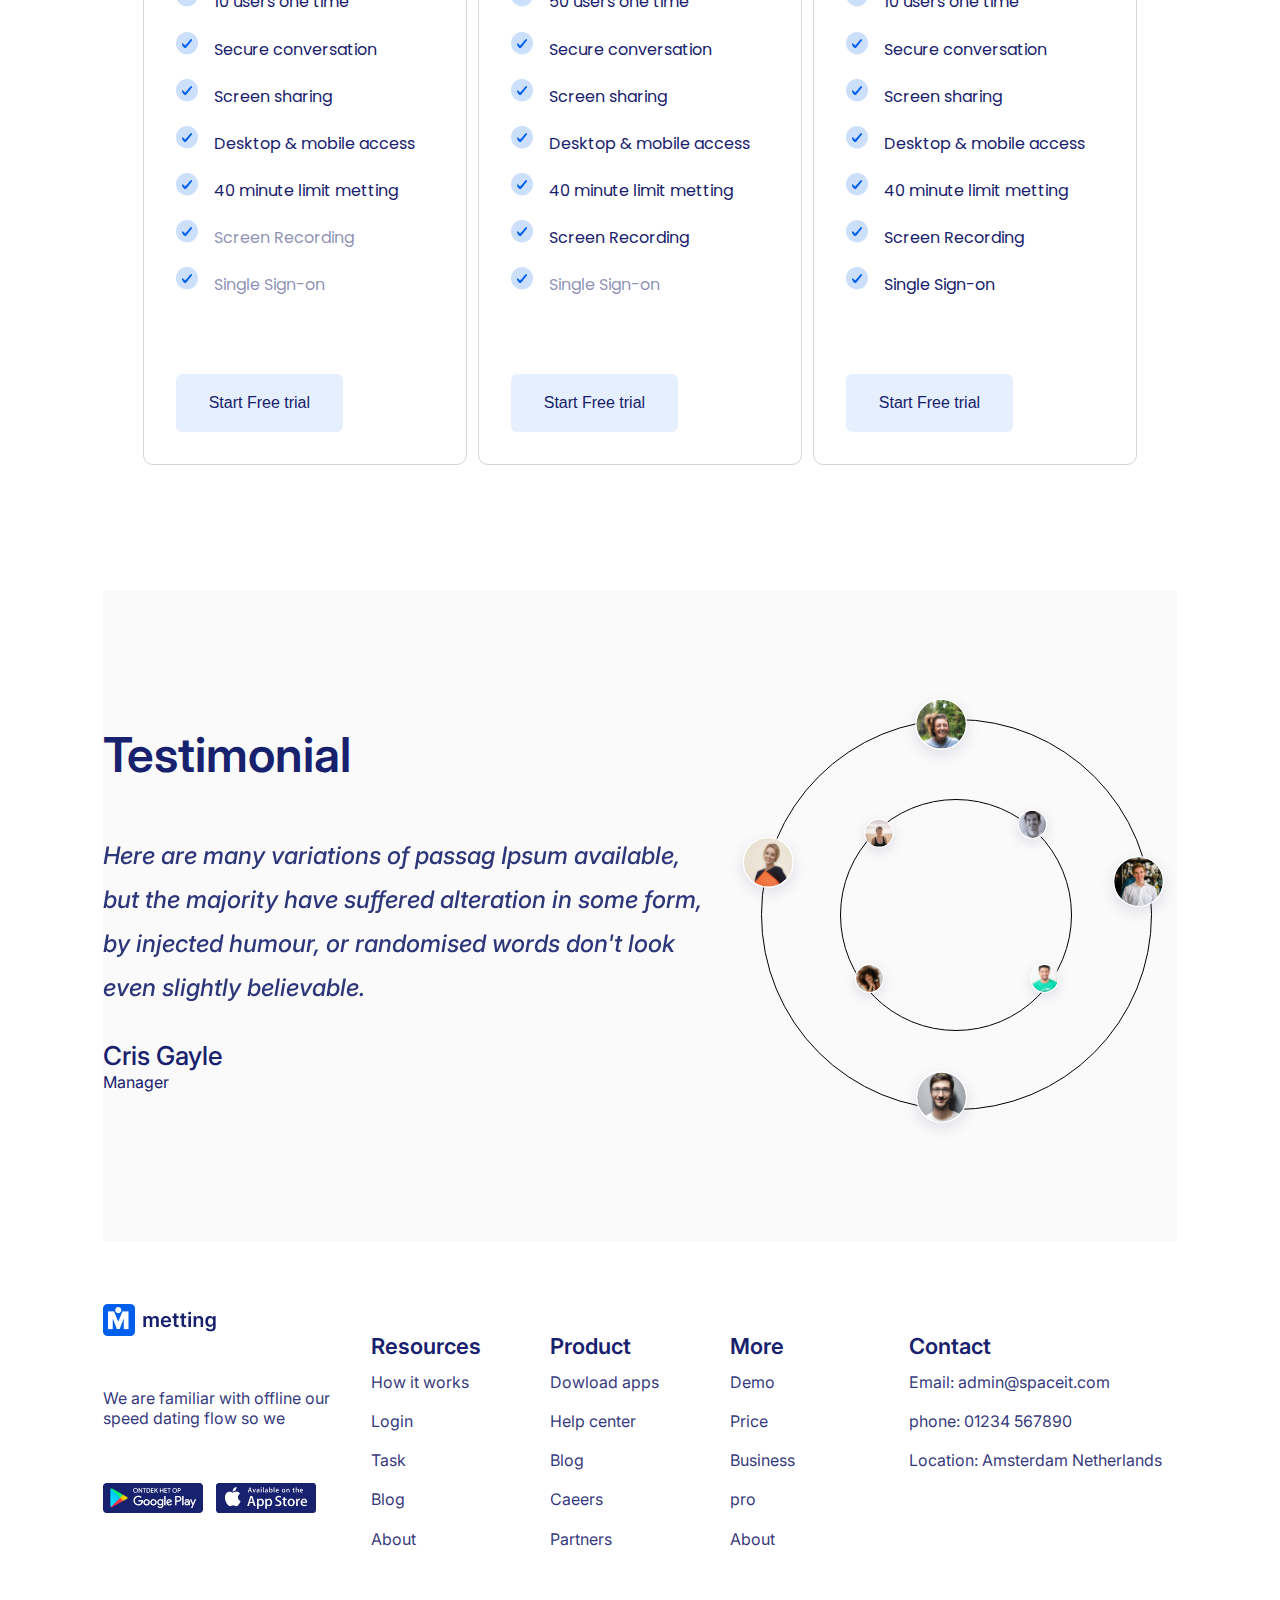
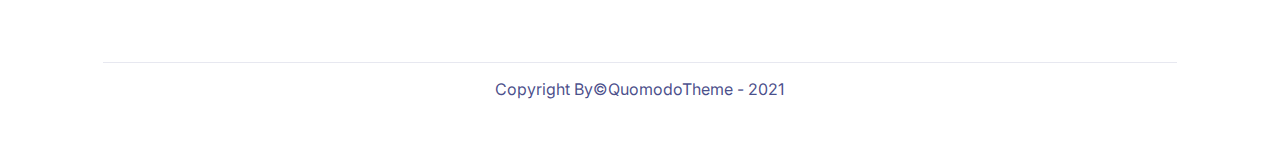
==== commit 1176920d: "Merge branch 'develop' of https://github.com/itgirlschool/frontend76_gr_3 into develop" ====
--- a/index.html
+++ b/index.html
@@ -16,61 +16,62 @@
   <body class="body">
     <header>
       <div class="logo">
-        <img class="logo" src="img/Grouplogo2.png"  alt="logo">  
-    </div>
-    <div class="header-wrap"> 
+        <img class="logo" src="img/Grouplogo2.png" alt="logo" />
+      </div>
+      <div class="header-wrap">
         <a class="link-1" href="#">Home</a>
         <a class="link-1" href="#">Feature</a>
         <a class="link-1" href="#">Pricing</a>
         <a class="link-1" href="">Solution</a>
         <a class="link-1" href="#">Faq</a>
-    </div>
+      </div>
 
-    <div class="dws-menu">
-    <input type="checkbox" name="toggle" id="menu" class="toggleMenu">
-    <label for="menu" class="toggleMenu"><i class="fa-solid fa-bars"></i></label>
-          <ul> 
-            <a class="link-toggle" href="#"><i class="fa fa-ho"></i>Home</a>
-          </ul>
-
+      <div class="dws-menu">
+        <input type="checkbox" name="toggle" id="menu" class="toggleMenu" />
+        <label for="menu" class="toggleMenu"
+          ><i class="fa-solid fa-bars"></i
+        ></label>
         <ul>
-          <a class="link-toggle" href="#"><i class="fa fa-feature"></i>Feature</a>
+          <a class="link-toggle" href="#"><i class="fa fa-ho"></i>Home</a>
         </ul>
-
         <ul>
-          <a class="link-toggle" href="#"><i class="fa fa-pricing"></i>Pricing</a>
+          <a class="link-toggle" href="#"
+            ><i class="fa fa-feature"></i>Feature</a
+          >
         </ul>
-
         <ul>
-          <a class="link-toggle" href="#"><i class="fa fa-solution"></i>Solution</a>
+          <a class="link-toggle" href="#"
+            ><i class="fa fa-pricing"></i>Pricing</a
+          >
         </ul>
-
+        <ul>
+          <a class="link-toggle" href="#"
+            ><i class="fa fa-solution"></i>Solution</a
+          >
+        </ul>
         <ul>
           <a class="link-toggle" href="#"><i class="fa fa-faq"></i>Faq</a>
         </ul>
       </div>
-
-    </div>
-
-    <div class="container-laod">
-            <a class="link-1" href="#">Sign in</a>
-            <button class="korb">Downlaod</button>
+      <div class="container-laod">
+        <a class="link-1" href="#">Sign in</a>
+        <button class="korb">Downlaod</button>
+      </div>
+    </header>
     <main class="main">
-
       <section class="the_best_video">
         <div class="block container">
           <div class="box1">
-                  <h1 class="titel-1">The best video online
-                  meeting software</h1>
-                  <p class="textp1">Many desktop publishing packages and web page editors</p>
-                  now use Lorem Ipsum as their default</p>
-                  <button class="box1-button">Start for free</button>
-              
-
+            <h1 class="titel-1">The best video online meeting software</h1>
+            <p class="textp1">
+              Many desktop publishing packages and web page editors
+            </p>
+            <p>now use Lorem Ipsum as their default</p>
+            <button class="box1-button">Start for free</button>
           </div>
 
           <div class="box2">
-            <img
+            <img class="img1"
               src="img/Scr-logo 2023-10-25 141814(2).png"
               alt="главное фото"
             />
@@ -81,19 +82,19 @@
       <section class="collaborate_2m">
         <div class="container_2m">
           <div class="container overflow-hidden text-start">
-            <div class="row gx-0 ">
-              <div class="col-6 ">
+            <div class="row gx-0">
+              <div class="col-6">
                 <div class="Collaborate_text">
-                  Collaborate 2M+ startup<br>
-                  and international companies<br>
+                  Collaborate 2M+ startup<br />
+                  and international companies<br />
                   ueses since 2018
                 </div>
-            </div>
+              </div>
               <div class="col-3">
                 <div class="active_downloads">
                   <div class="active_downloads_text">15k</div>
                   <div class="heads">
-                    <img src="./img/Group_hearts.png" alt="Group_hearts">
+                    <img src="./img/Group_hearts.png" alt="Group_hearts" />
                   </div>
                   <div class="bottom_text">Active Downloads</div>
                 </div>
@@ -102,94 +103,128 @@
                 <div class="Rating">
                   <div class="Rating_number">4.9</div>
                   <div class="stars">
-                    <img src="./img/Group_stars.png" alt="Group_stars">
+                    <img src="./img/Group_stars.png" alt="Group_stars" />
                   </div>
                   <div class="bottom_text">2,938 Rating</div>
                 </div>
               </div>
-         
+
               <div class="row company_logo_icon">
-              <div class="col p-4">
-                <img class="Airbnb" src="./img/Airbnb_Logo.png" alt="Airbnb">
-              </div>
-              <div class="col p-4">
-                <img class="Hubspot" src="./img/Hubspot_Logo.png" alt="Hubspot">
-              </div>
-              <div class="col p-4">
-                <img class="Google" src="./img/Google_Logo.png" alt="Google">
-              </div>
-              <div class="col p-4">
-                <img class="Microsoft" src="./img/Microsoft_Logo.png" alt="Microsoft">
-              </div>
-              <div class="col p-4">
-                <img class="Walmart" src="./img/Walmart_Logo.png" alt="Walmart">
-              </div>
-              <div class="col p-4">
-                <img class="FedEx" src="./img/FedEx_Logo.png" alt="FedEx">
-              </div>
-          </div>
-            </div>
-          
-          </div>
-        </div>
-          <div class="container_2m_mobile">
+                <div class="col p-4">
+                  <img
+                    class="Airbnb"
+                    src="./img/Airbnb_Logo.png"
+                    alt="Airbnb"
+                  />
+                </div>
+                <div class="col p-4">
+                  <img
+                    class="Hubspot"
+                    src="./img/Hubspot_Logo.png"
+                    alt="Hubspot"
+                  />
+                </div>
+                <div class="col p-4">
+                  <img
+                    class="Google"
+                    src="./img/Google_Logo.png"
+                    alt="Google"
+                  />
+                </div>
+                <div class="col p-4">
+                  <img
+                    class="Microsoft"
+                    src="./img/Microsoft_Logo.png"
+                    alt="Microsoft"
+                  />
+                </div>
+                <div class="col p-4">
+                  <img
+                    class="Walmart"
+                    src="./img/Walmart_Logo.png"
+                    alt="Walmart"
+                  />
+                </div>
+                <div class="col p-4">
+                  <img class="FedEx" src="./img/FedEx_Logo.png" alt="FedEx" />
+                </div>
+              </div>
+            </div>
+          </div>
+        </div>
+        <div class="container_2m_mobile">
+          <div class="container">
+            <div class="container_Collaborate_text">
+              <div class="row">
+                <div class="col-12">
+                  <div class="Collaborate_text">
+                    Collaborate 2M+ startup and<br />
+                    international companies ueses<br />
+                    since 2018
+                  </div>
+                </div>
+              </div>
+            </div>
+
             <div class="container">
-              <div class="container_Collaborate_text">
+              <div class="active_downloads_rating">
+                <div class="row">
+                  <div class="col-6">
+                    <div class="active_downloads">
+                      <div class="active_downloads_text">15k</div>
+                      <div class="heads">
+                        <img src="./img/Group_hearts.png" alt="Group_hearts" />
+                      </div>
+                      <div class="bottom_text">Active Downloads</div>
+                    </div>
+                  </div>
+                  <div class="col-6">
+                    <div class="Rating">
+                      <div class="Rating_number">4.9</div>
+                      <div class="stars">
+                        <img src="./img/Group_stars.png" alt="Group_stars" />
+                      </div>
+                      <div class="bottom_text">2,938 Rating</div>
+                    </div>
+                  </div>
+                </div>
+              </div>
+            </div>
+
+            <div class="company_logo_icons_mobile">
               <div class="row">
-                <div class="col-12 ">
-                  <div class="Collaborate_text">
-                    Collaborate 2M+ startup and<br>
-                    international companies
-                    ueses<br> since 2018
-                  </div>
-                  </div>
-              </div>
-            </div>
-          
-              <div class="container">
-                <div class="active_downloads_rating">
-              <div class="row">
-                <div class="col-6">
-                  <div class="active_downloads">
-                    <div class="active_downloads_text">15k</div>
-                    <div class="heads">
-                      <img src="./img/Group_hearts.png" alt="Group_hearts">
-                    </div>
-                    <div class="bottom_text">Active Downloads</div>
-                  </div>
-                </div>
-                <div class="col-6">
-                  <div class="Rating">
-                    <div class="Rating_number">4.9</div>
-                    <div class="stars">
-                      <img src="./img/Group_stars.png" alt="Group_stars">
-                    </div>
-                    <div class="bottom_text">2,938 Rating</div>
-                  </div>
-                </div>
-              </div>
-                </div>
-              </div>
-              
-                <div class="company_logo_icons_mobile">
-                <div class="row">
                 <div class="col">
-                  <img class="Airbnb" src="./img/Airbnb_Logo.png" alt="Airbnb">
+                  <img
+                    class="Airbnb"
+                    src="./img/Airbnb_Logo.png"
+                    alt="Airbnb"
+                  />
                 </div>
                 <div class="col">
-                  <img class="Hubspot" src="./img/Hubspot_Logo.png" alt="Hubspot">
+                  <img
+                    class="Hubspot"
+                    src="./img/Hubspot_Logo.png"
+                    alt="Hubspot"
+                  />
                 </div>
                 <div class="col">
-                  <img class="Google" src="./img/Google_Logo.png" alt="Google">
-                </div>
-              <div class="col">
-                  <img class="Microsoft" src="./img/Microsoft_Logo.png" alt="Microsoft">
-                </div>
-            </div>
-          
-            </div>
-            </div>
-          </div>
+                  <img
+                    class="Google"
+                    src="./img/Google_Logo.png"
+                    alt="Google"
+                  />
+                </div>
+                <div class="col">
+                  <img
+                    class="Microsoft"
+                    src="./img/Microsoft_Logo.png"
+                    alt="Microsoft"
+                  />
+                </div>
+              </div>
+            </div>
+          </div>
+        </div>
       </section>
       <section class="our_special">
         <div class="container container-specials">
@@ -504,29 +539,33 @@
         </figure>
       </section>
       <section class="testimonial">
-        <div class ="container feedback">
+        <div class="container feedback">
           <div class="f-box">
-                          <div class="testimonial-1">Testimonial</div>
-                          <div class="text-linie">Here are many variations of passag Ipsum available, but the majority have suffered alteration in some form, by injected humour, or randomised words don't look even slightly believable.</div>
-                          <div class="small-box">
-                              <div class="text-cris">Cris Gayle</div>
-                              <div class="text-manager">Manager</div>
-                          </div>
-                      </div>
-      
-          <div class="container fotobox" style="position: relative;">
+            <div class="testimonial-1">Testimonial</div>
+            <div class="text-linie">
+              Here are many variations of passag Ipsum available, but the
+              majority have suffered alteration in some form, by injected
+              humour, or randomised words don't look even slightly believable.
+            </div>
+            <div class="small-box">
+              <div class="text-cris">Cris Gayle</div>
+              <div class="text-manager">Manager</div>
+            </div>
+          </div>
+
+          <div class="container fotobox" style="position: relative">
             <div class="ellipse-175"></div>
             <div class="ellipse-176"></div>
-                <img style="width: 77.14px; height: 77.14px; left: 173.57px; top: 372.86px; position: absolute; filter:box-shadow: 0px 8px 20px rgba(1, 0, 81, 0.10); color: white solid" src="./svg/Ellipse 177.svg">
-                <img style="width: 77.14px; height: 77.14px; left: 370.45px; top: 157.50px; position: absolute; filter:box-shadow: 0px 8px 20px rgba(1, 0, 81, 0.10); border: 2px; color: white solid" src="./svg/Ellipse 178.svg">
-                <img style="width: 77.14px; height: 77.14px; left: 172.77px; top: -0px; position: absolute; filter: box-shadow: 0px 8px 20px rgba(1, 0, 81, 0.10); color: white solid" src="./svg/Ellipse 179.svg">
-                <img style="width: 77.14px; height: 77.14px; left: -0px; top: 138.21px; position: absolute; filter: box-shadow: 0px 8px 20px rgba(1, 0, 81, 0.10); color: white solid" src="./svg/Ellipse 180.svg">
-                <img style="width: 51.43px; height: 51.43px; left: 289.29px; top: 265.98px; position: absolute; filter: box-shadow: 0px 8px 20px rgba(1, 0, 81, 0.10); color: white solid" src="./svg/Ellipse 181.svg">
-                <img style="width: 51.43px; height: 51.43px; left: 123.75px; top: 121.34px; position: absolute; filter: box-shadow: 0px 8px 20px rgba(1, 0, 81, 0.10); color: white solid" src="/frontend76_gr_3/svg/Ellipse 182.svg">
-                <img style="width: 51.43px; height: 51.43px; left: 277.23px; top: 112.50px; position: absolute; filter: box-shadow:0px 8px 20px rgba(1, 0, 81, 0.10); color: white solid" src="/frontend76_gr_3/svg/Ellipse 183.svg">
-                <img style="width: 51.43px; height: 51.43px; left: 114.11px; top: 265.98px; position: absolute; filter: 0px 8px 20px rgba(1, 0, 81, 0.10); color: white solid" src="/frontend76_gr_3/svg/Ellipse 184.svg">
-          </div>
-        </div>   
+            <img class="ellipse_177"src="./svg/Ellipse 177.svg"/>
+            <img class="ellipse_178" src="./svg/Ellipse 178.svg"/>
+            <img class="ellipse_179" src="./svg/Ellipse 179.svg"/>
+            <img class="ellipse_180" src="./svg/Ellipse 180.svg"/>
+            <img class="ellipse_181" src="./svg/Ellipse 181.svg"/>
+            <img class="ellipse_182" src="./svg/Ellipse 182.svg"/>
+            <img class="ellipse_183" src="./svg/Ellipse 183.svg"/>
+            <img class="ellipse_184"src="./svg/Ellipse 184.svg"/>
+          </div>
+        </div>
       </section>
     </main>
     <footer class="footer container">
--- a/styles/styles.css
+++ b/styles/styles.css
@@ -119,7 +119,7 @@
 
 .box1-button {
   display: flex;
-  background-color: aqua;
+  background-color: rgb(0, 236, 208);
   color: rgb(3, 3, 133);
   border-radius: 7px;
   border: none;
@@ -366,13 +366,14 @@
   color: #18216D;
 }
 
-.img-section{
-  display: flex;
-}
-
 .man{
-  width: 400px;
-  height: 450px;
+  width: 450px;
+  height: 490px;
+}
+
+.man-textarea {
+  right: 25px;
+  position: relative;
 }
 
 .man-textarea .man-title{
@@ -389,21 +390,26 @@
   font-weight: 500;
 }
 
+.img-section {
+  right: 150px;
+  position: relative;
+}
+
 .img-section .points{
-  width: 106px;
-  height: 102px;
+  width: 130px;
+  height: 133px;
   position: relative;
-  bottom: -380px;
-  left: 50px;
+  bottom: -397px;
+  left: 62px;
   z-index: -1;
 }
 
 .img-section .message{
-  width: 184px;
-  height: 150px;
+  width: 250px;
+  height: 210px;
   position: relative;
-  bottom: -360px;
-  right: 100px;
+  bottom: -375px;
+  right: 125px;
 }
 
 .man-ratio{
@@ -444,6 +450,10 @@
 .man-btn:hover{
   background-color: #0a58ca;
   transform: scale(1.2);
+}
+
+.img-section{
+  display: flex;
 }
 
 /*Section Flexible*/
@@ -875,26 +885,24 @@
 
 /* image 177 */
 .ellipse_177 {
-width: 77,14px;
-height: 77,14px;
+width: 77.14px;
+height: 77.14px;
 position: absolute;
-left: 173,57px;
-top: 372,86px;
+left: 173.57px;
+top: 372.86px;
 flex-shrink: 0;
-border-radius: 77.143px;
-border: 2px solid #FFF;
-box-shadow: 0px 8px 20px 0px rgba(1, 0, 81, 0.10);
+filter: box-shadow: 0px 8px 20px rgba(1, 0, 81, 0.10);
 }
 
 /* image 178 */
 .ellipse_178 {
 width: 77.143px;
 height: 77.143px;
+left: 370.45px;
+top: 157.50px;
 position: absolute;
 flex-shrink: 0;
-border-radius: 77.143px;
-border: 2px solid #FFF;
-box-shadow: 0px 8px 20px 0px rgba(1, 0, 81, 0.10);
+filter: box-shadow: 0px 8px 20px rgba(1, 0, 81, 0.10);
 }
 
 /* image 179 */
@@ -902,10 +910,10 @@
 width: 77.143px;
 height: 77.143px;
 position: absolute;
+left: 172.77px;
+top: -0px;
 flex-shrink: 0;
-border-radius: 77.143px;
-border: 2px solid #FFF;
-box-shadow: 0px 8px 20px 0px rgba(1, 0, 81, 0.10);
+filter: box-shadow: 0px 8px 20px rgba(1, 0, 81, 0.10);
 }
 
 /* image 180 */
@@ -913,10 +921,11 @@
 width: 77.143px;
 height: 77.143px;
 position: absolute;
+left: -0px;
+top: 138.21px;
 flex-shrink: 0;
-border-radius: 77.143px;
-border: 2px solid #FFF;
-box-shadow: 0px 8px 20px 0px rgba(1, 0, 81, 0.10);
+filter: box-shadow: 0px 8px 20px rgba(1, 0, 81, 0.10);
+
 }
 
 /* image 181 */
@@ -924,10 +933,10 @@
 width: 51.429px;
 height: 51.429px;
 position: absolute;
+left: 289.29px;
+top: 265.98px;
 flex-shrink: 0;
-border-radius: 51.429px;
-border: 2px solid #FFF;
-box-shadow: 0px 8px 20px 0px rgba(1, 0, 81, 0.10);
+filter: box-shadow: 0px 8px 20px rgba(1, 0, 81, 0.10);
 }
 
 /* image 182 */
@@ -936,20 +945,20 @@
 height: 51.429px;
 flex-shrink: 0;
 position: absolute;
-border-radius: 51.429px;
-border: 2px solid #FFF;
-box-shadow: 0px 8px 20px 0px rgba(1, 0, 81, 0.10);
+left: 123.75px;
+top: 121.34px;
+filter: box-shadow: 0px 8px 20px rgba(1, 0, 81, 0.10);
 }
 
 /* image 183 */
 .ellipse_183 {
 width: 51.429px;
 height: 51.429px;
+left: 277.23px;
+top: 112.50px;
 flex-shrink: 0;
 position: absolute;
-border-radius: 51.429px;
-border: 2px solid #FFF;
-box-shadow: 0px 8px 20px 0px rgba(1, 0, 81, 0.10);
+filter: box-shadow: 0px 8px 20px rgba(1, 0, 81, 0.10);
 }
 
 /* image 184 */
@@ -958,9 +967,9 @@
 height: 51.429px;
 flex-shrink: 0;
 position: absolute;
-border-radius: 51.429px;
-border: 2px solid #FFF;
-box-shadow: 0px 8px 20px 0px rgba(1, 0, 81, 0.10);
+left: 114.11px;
+top: 265.98px;
+filter: box-shadow: 0px 8px 20px rgba(1, 0, 81, 0.10);
 }
 
 
@@ -1169,6 +1178,15 @@
     .payment_figure_button {
       font-size: 0.8rem;
     }
+
+    .img-section {
+      display: none;
+    }
+    
+    .man-block {
+      justify-content: flex-start;
+    }
+
   }
 
   /*Адаптив для mobile общий*/
@@ -1176,9 +1194,8 @@
 @media screen and (max-width: 500px) {
     
 /*Header*/
-img{
-  width: 95%;
-  margin-top: 10%;
+.img1{
+  width: 100%;
 }
 .titel-1{
   width: 95%;
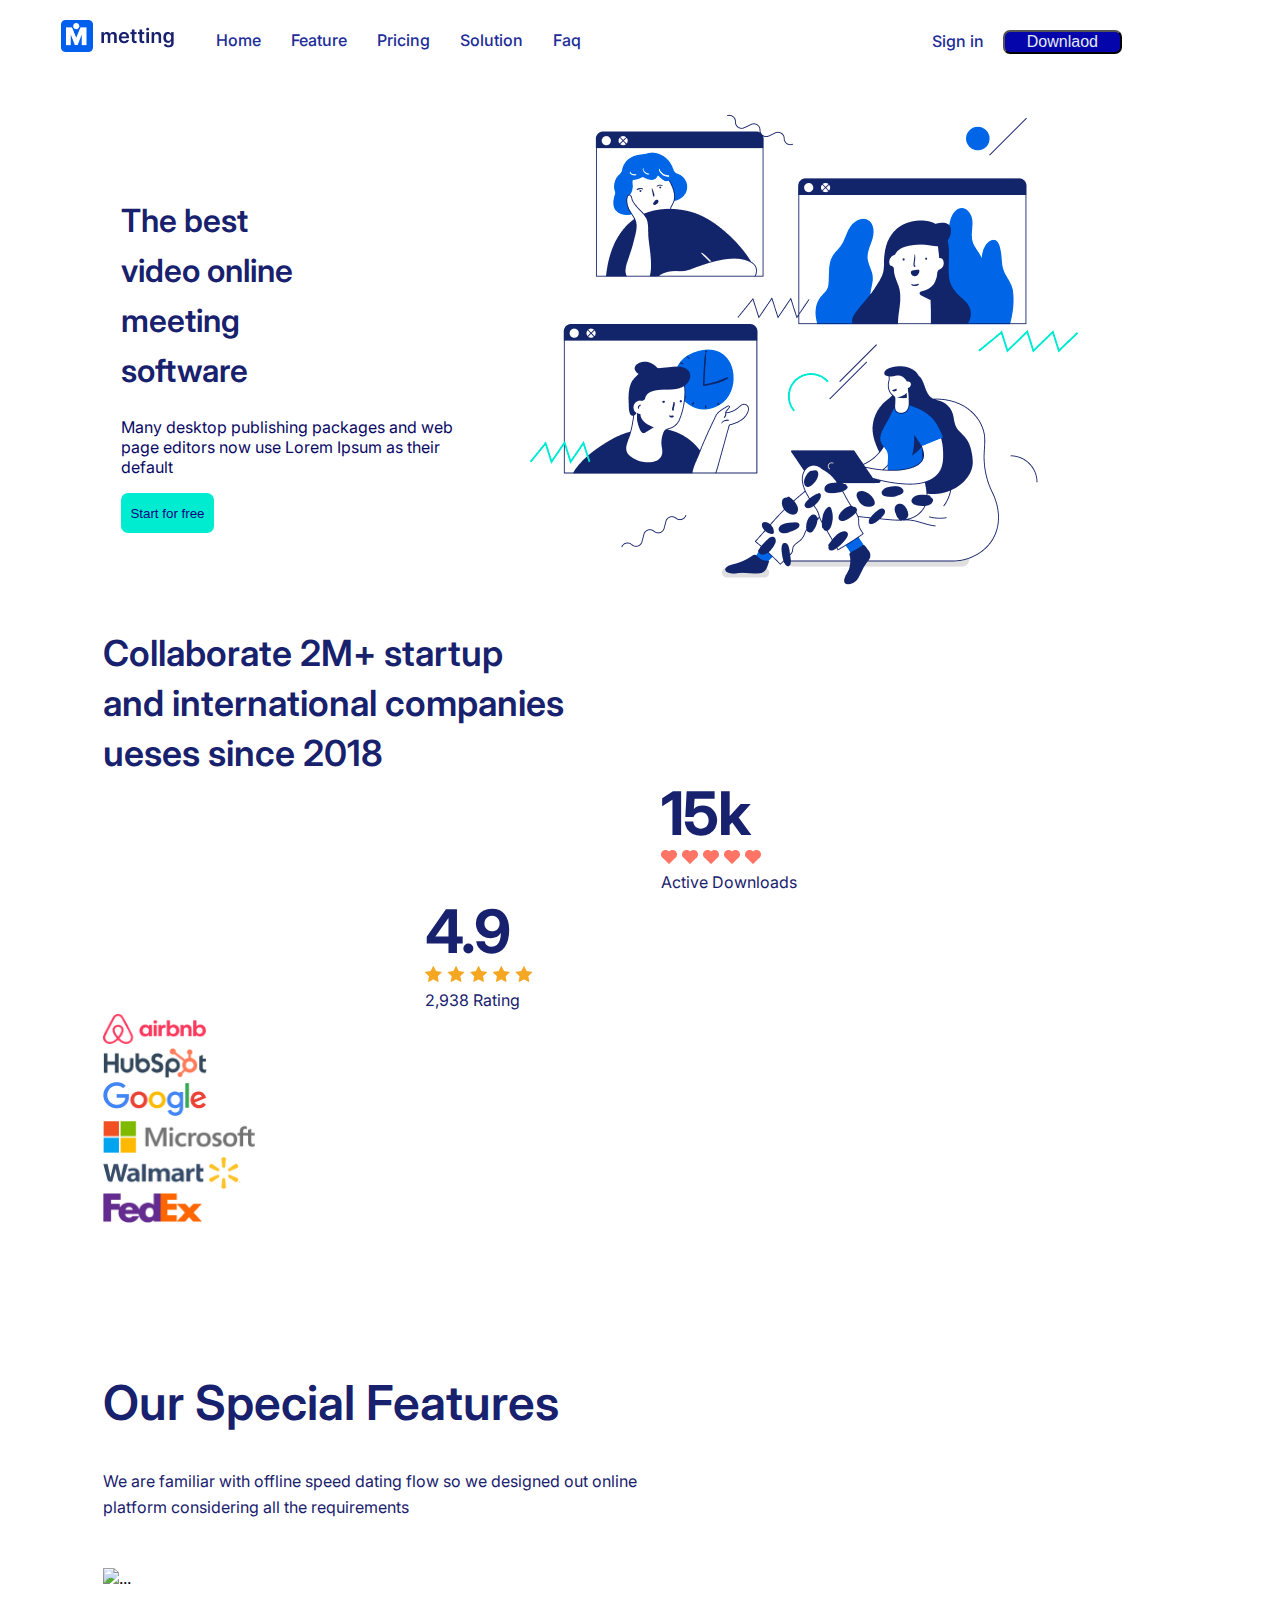
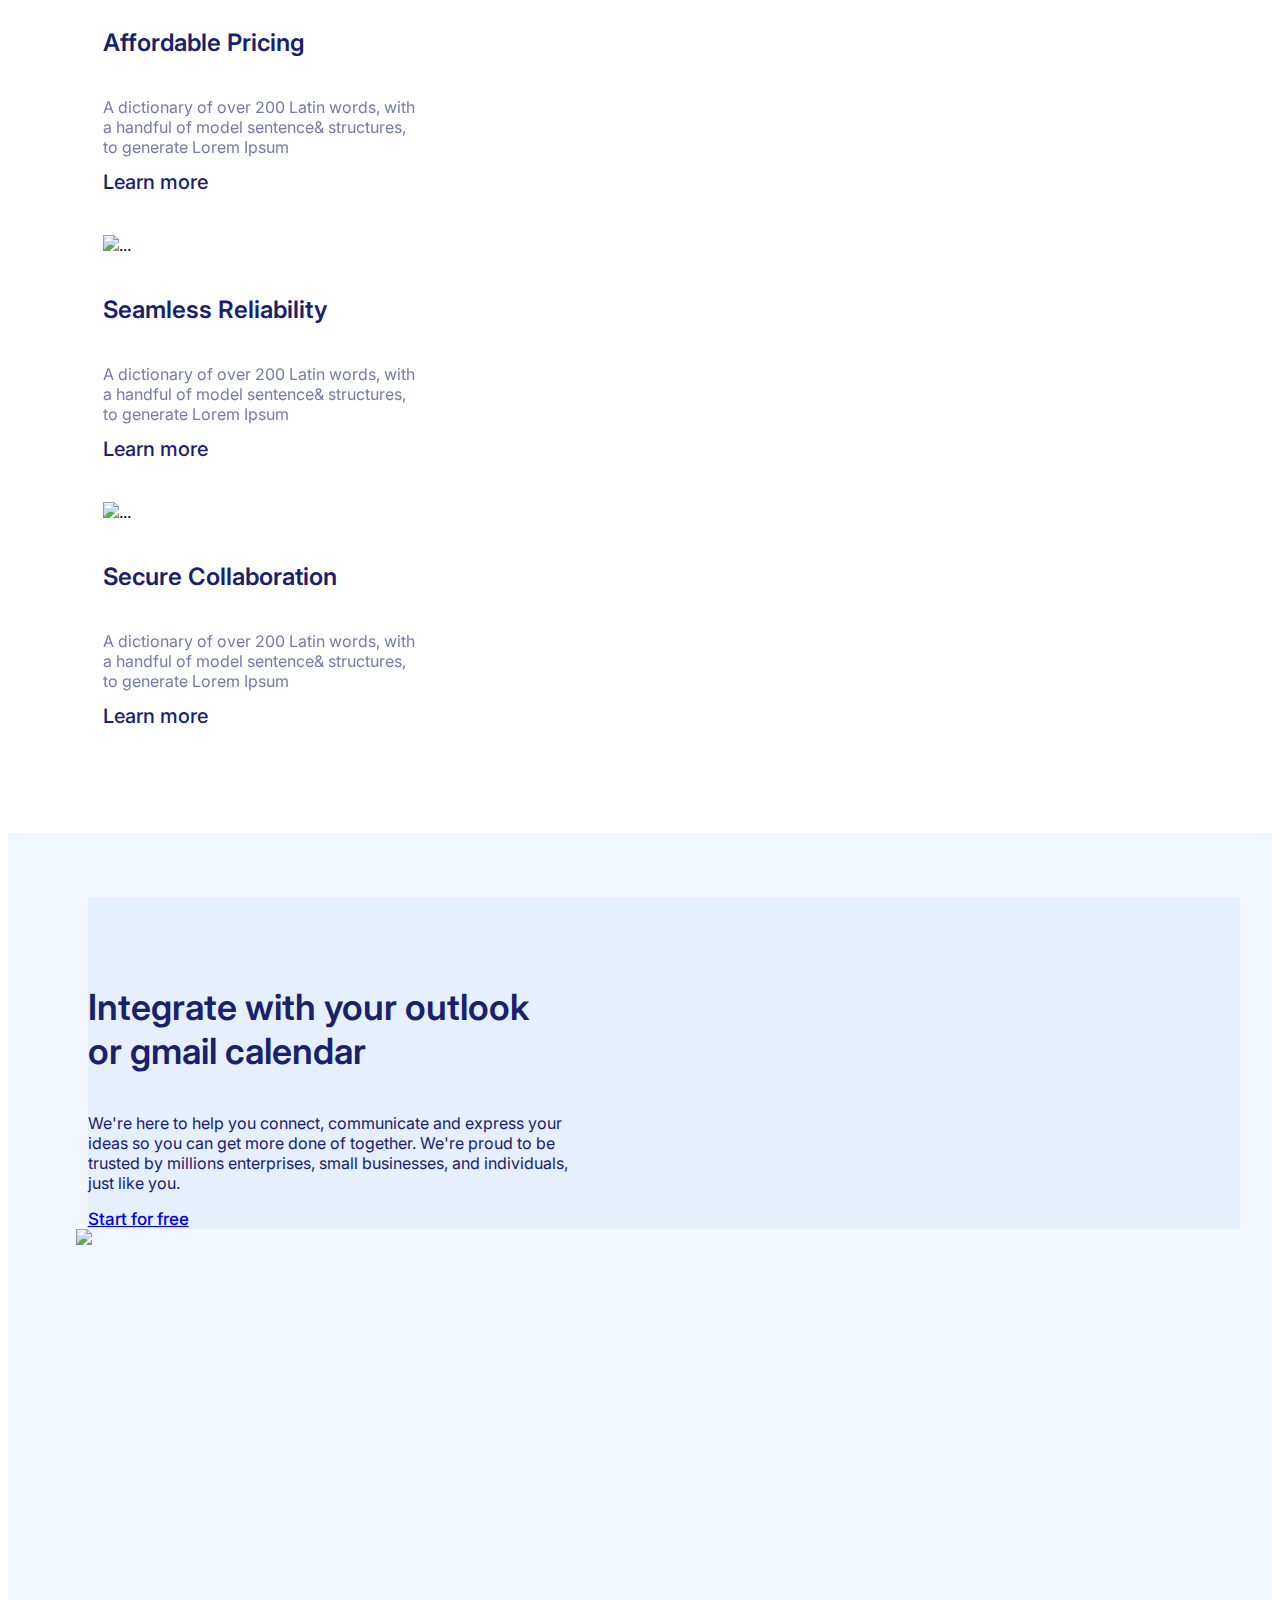
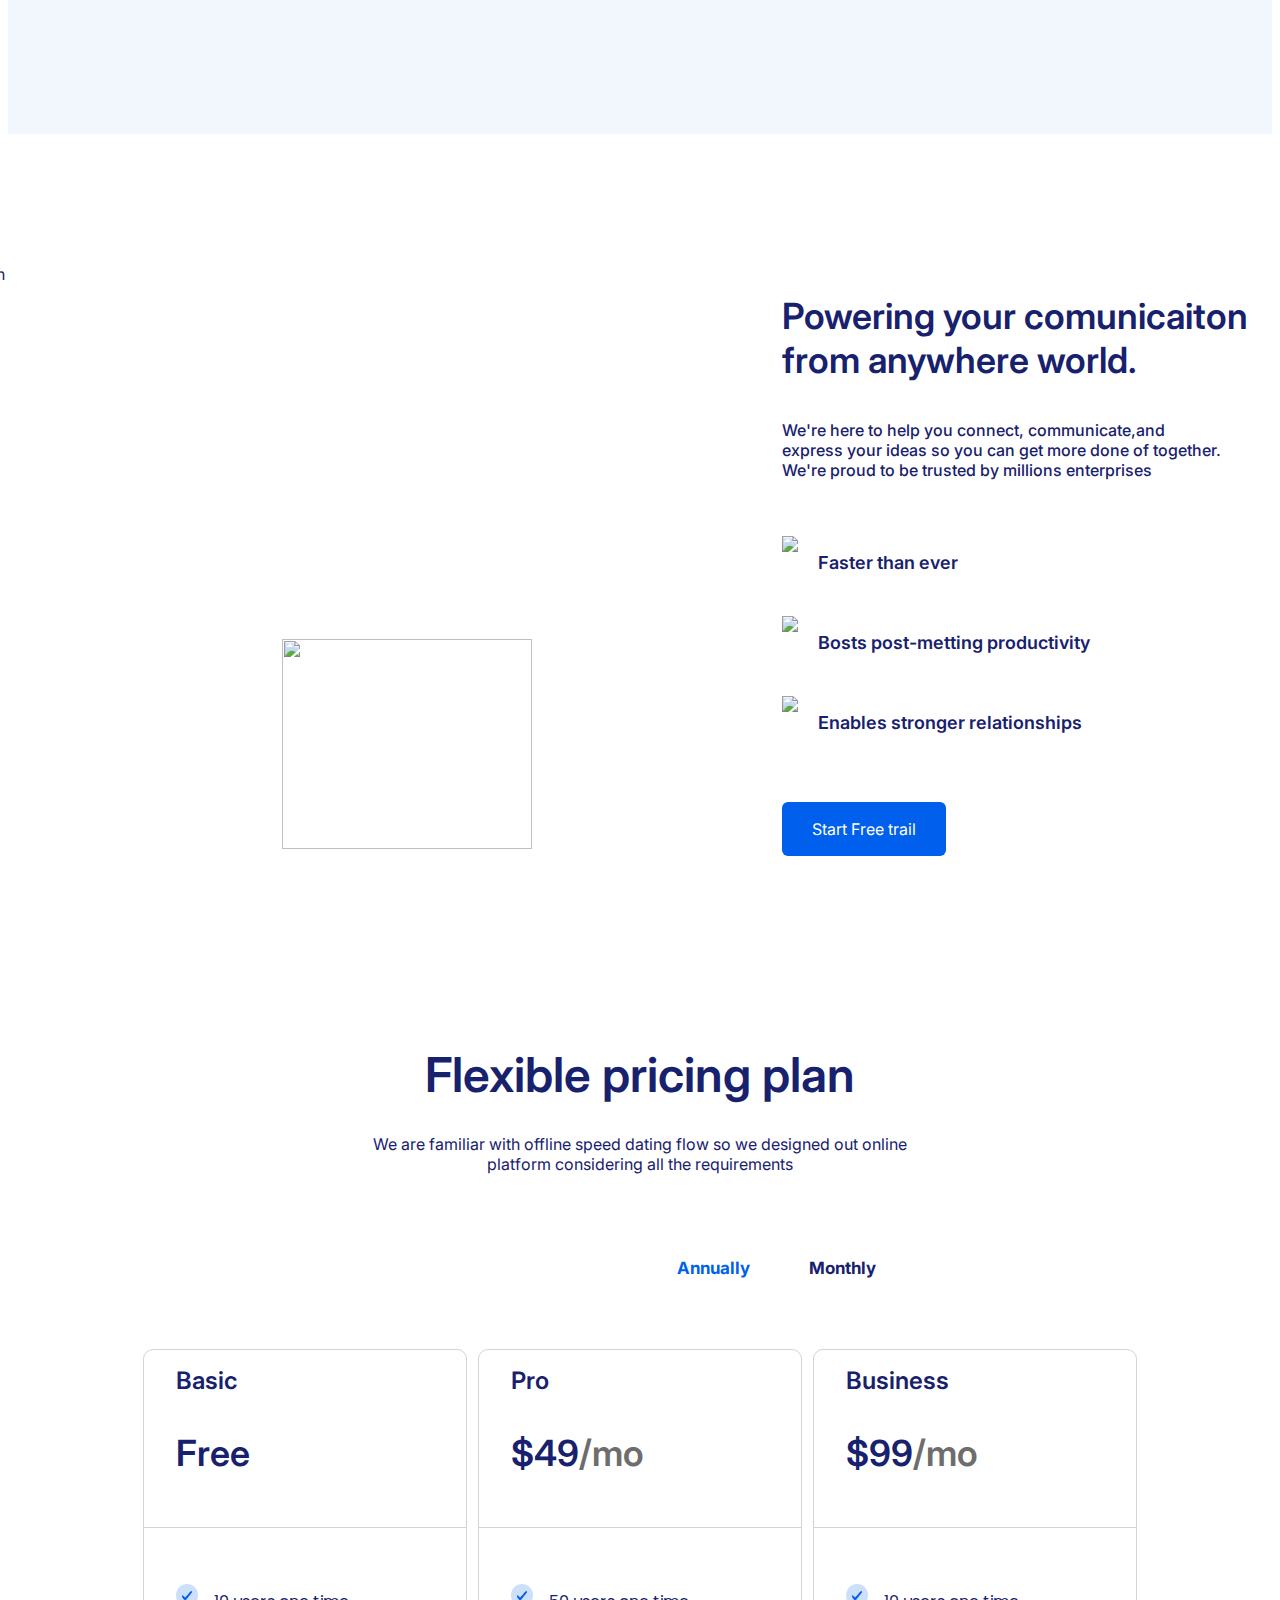
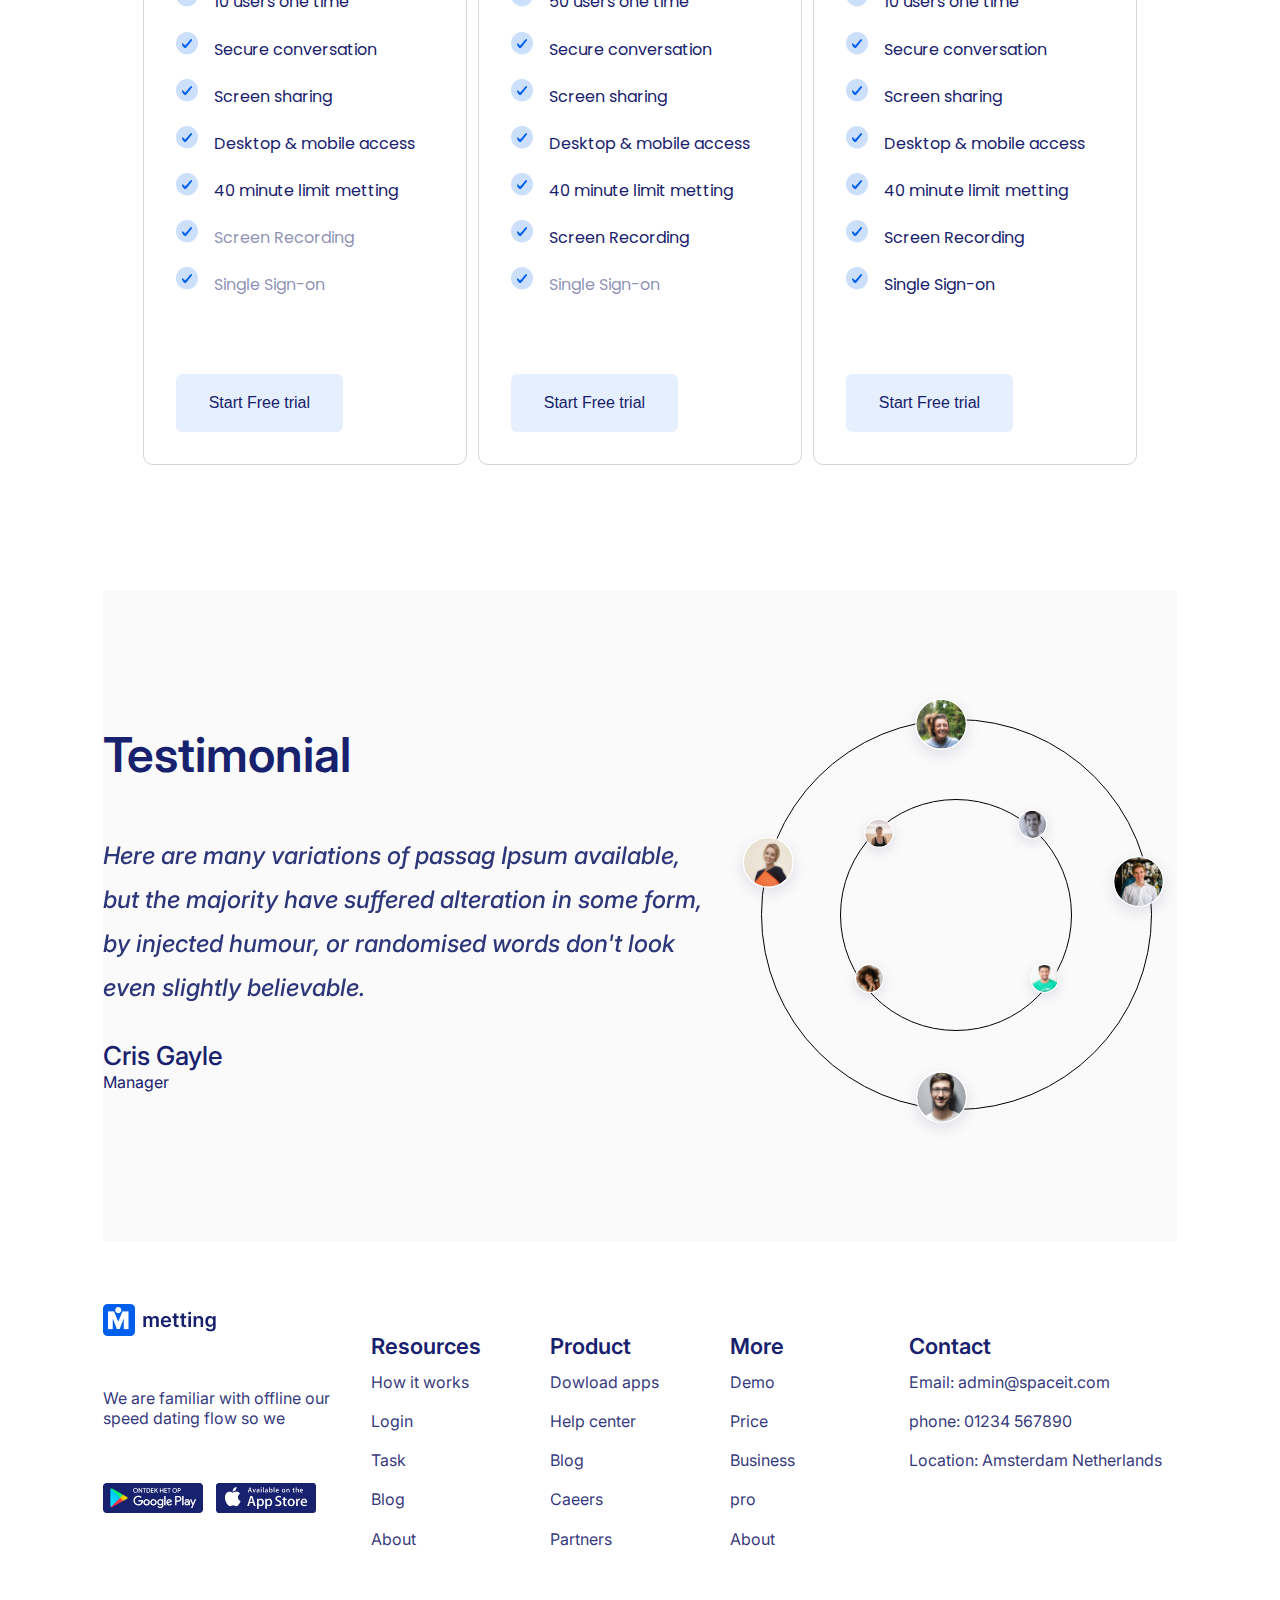
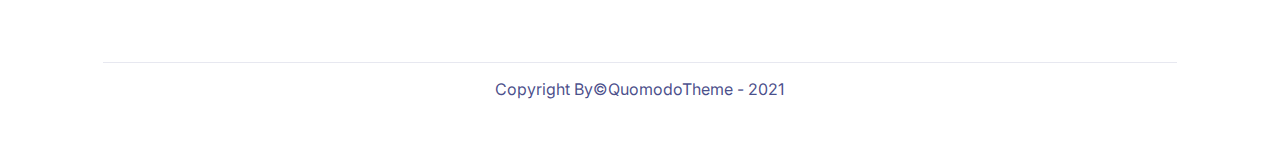
==== commit 027d772c: "header section1" ====
--- a/index.html
+++ b/index.html
@@ -16,7 +16,7 @@
   <body class="body">
     <header>
       <div class="logo">
-        <img class="logo" src="img/Grouplogo2.png" alt="logo" />
+        <img class="logo1" src="img/Grouplogo2.png" alt="logo" />
       </div>
       <div class="header-wrap">
         <a class="link-1" href="#">Home</a>
@@ -65,8 +65,7 @@
             <h1 class="titel-1">The best video online meeting software</h1>
             <p class="textp1">
               Many desktop publishing packages and web page editors
-            </p>
-            <p>now use Lorem Ipsum as their default</p>
+            now use Lorem Ipsum as their default</p>
             <button class="box1-button">Start for free</button>
           </div>
 
--- a/styles/styles.css
+++ b/styles/styles.css
@@ -1128,6 +1128,32 @@
 /*Адаптив для шрифтов*/
 
 @media screen and (min-width: 501px) and (max-width: 1023px) {
+  .img1{
+    width: 100%;
+  }
+  .korb{
+    width: 70%;
+    display: none;
+  }
+  .logo{
+    display: flex;
+    width: 50%;
+    height: 40%;
+    margin-left: auto;
+    float: left;
+  }
+  .titel-1 {
+    width: 50%;
+    align-items: center;
+  }
+  .header-wrap{
+   align-items: flex-start;
+   flex-basis:40% ;
+  }
+  .container-laod{
+  flex-basis:40% ;
+
+}
 
   .col-integrate {
       margin-left: 1rem;
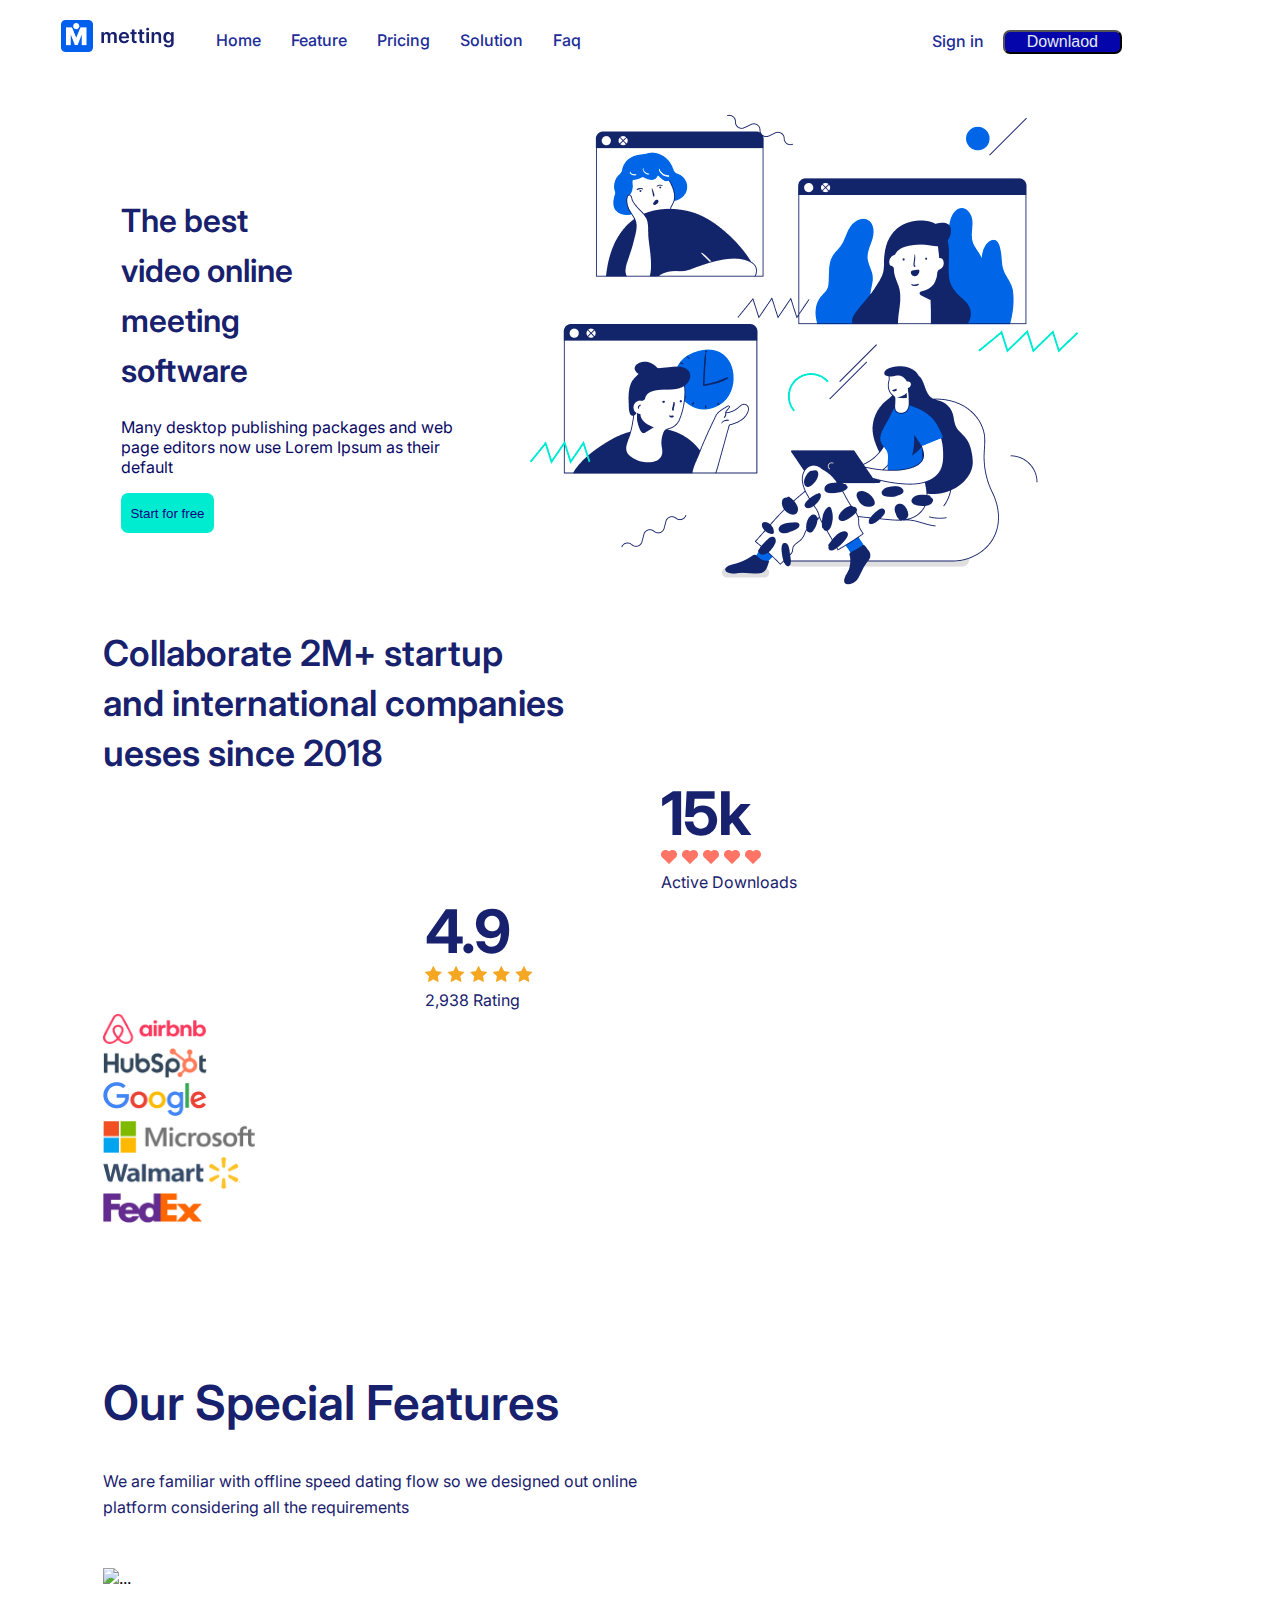
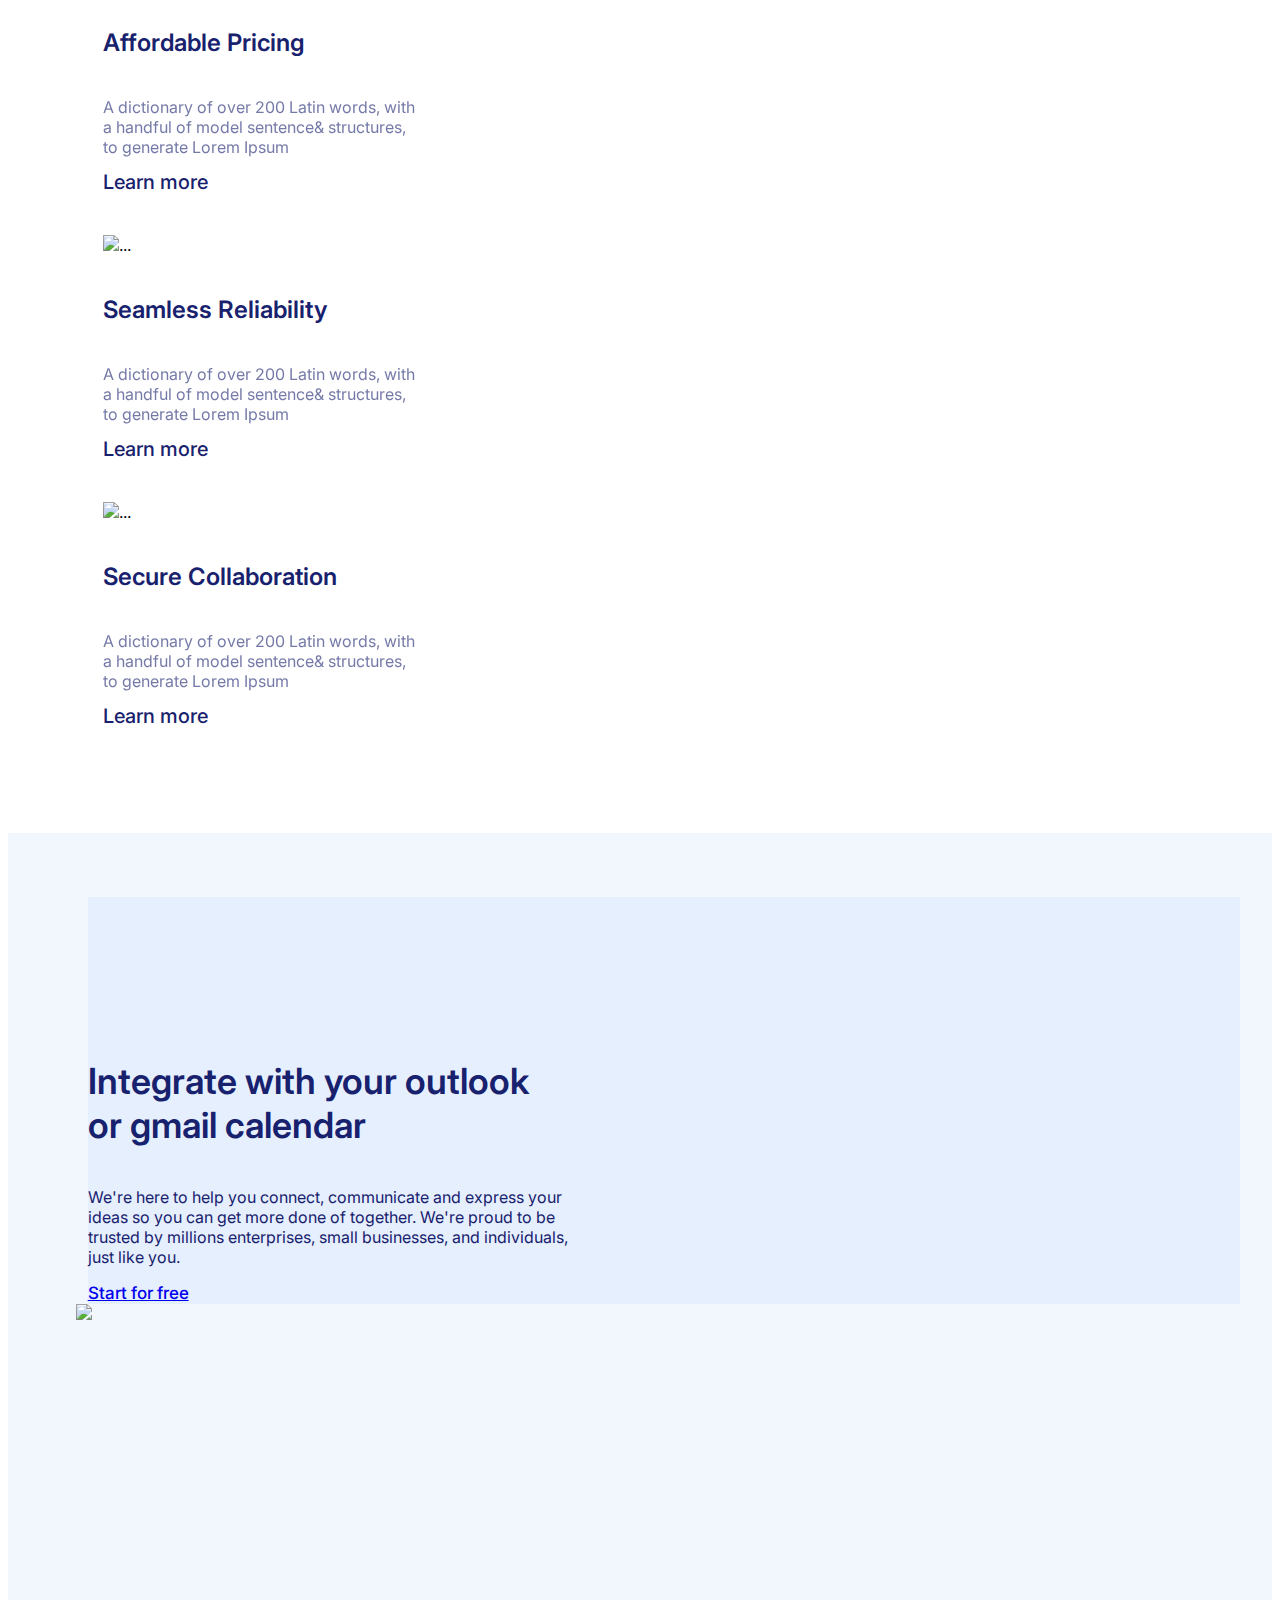
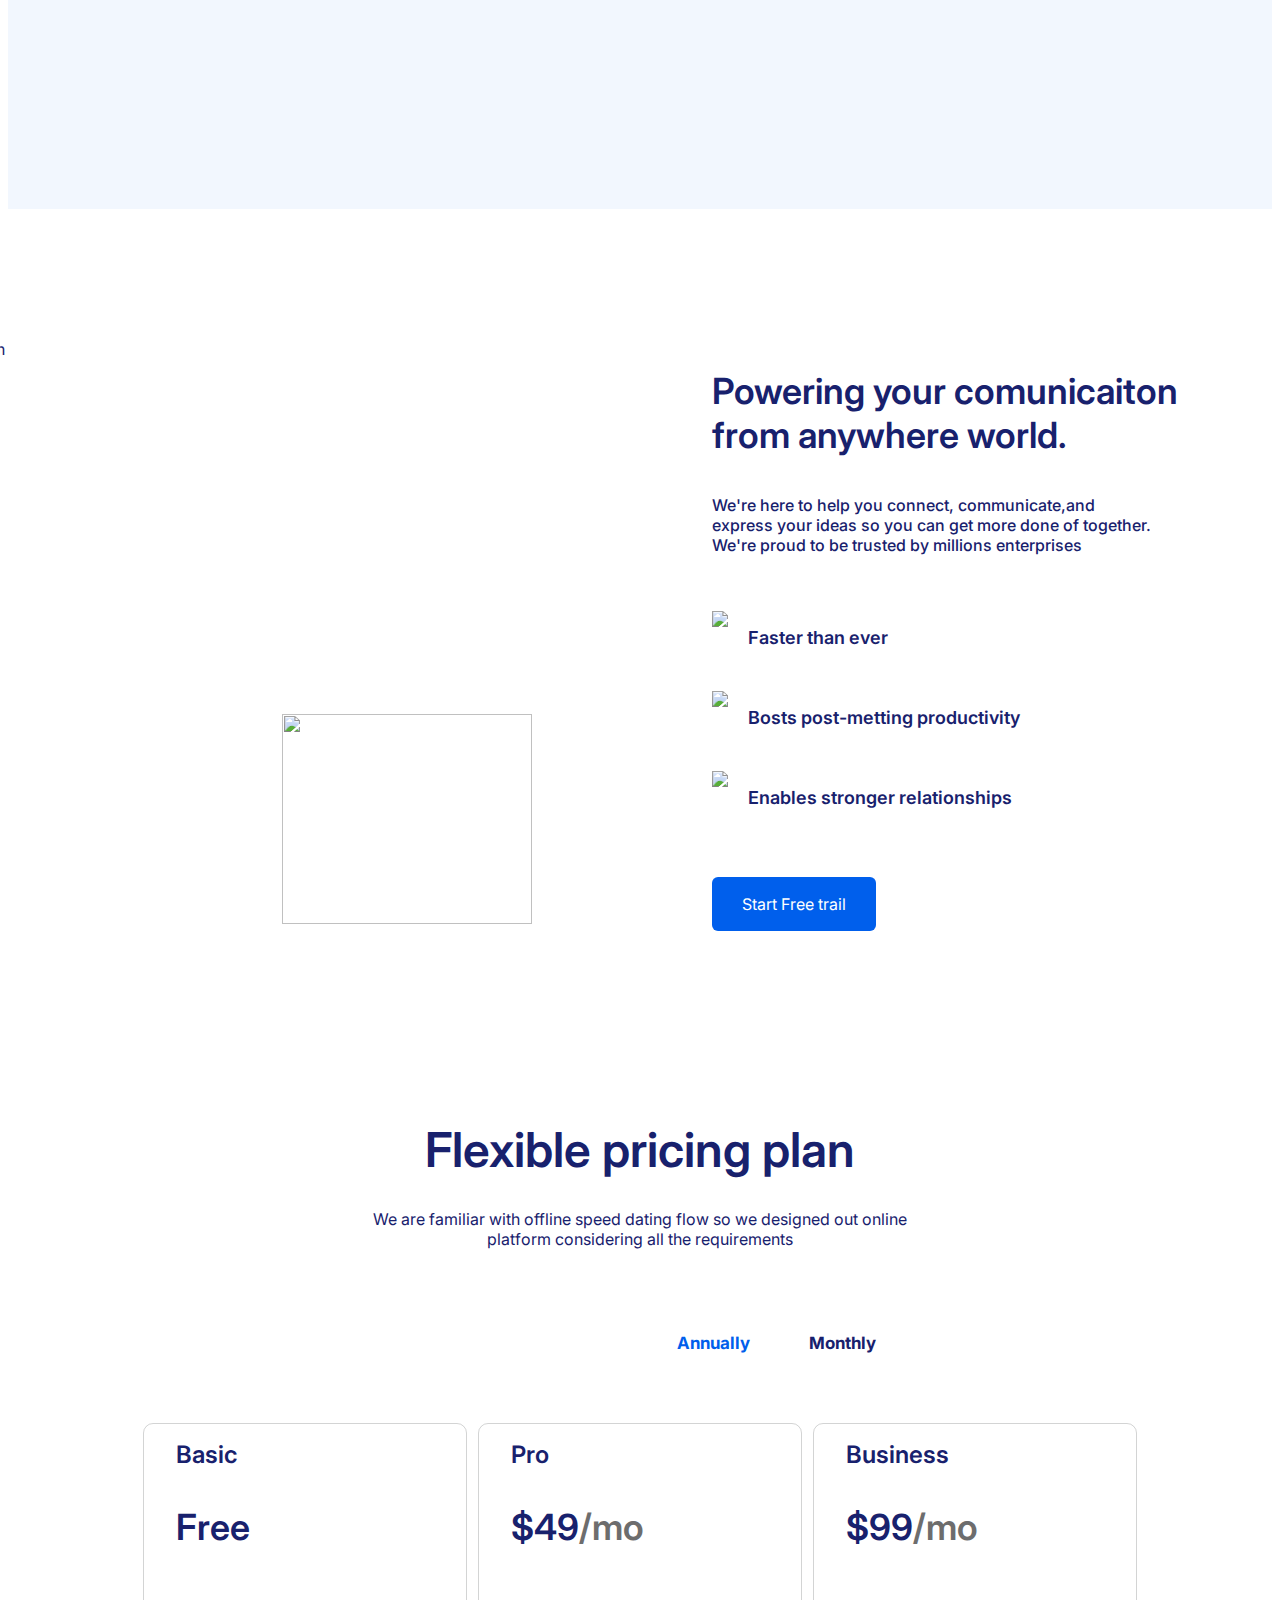
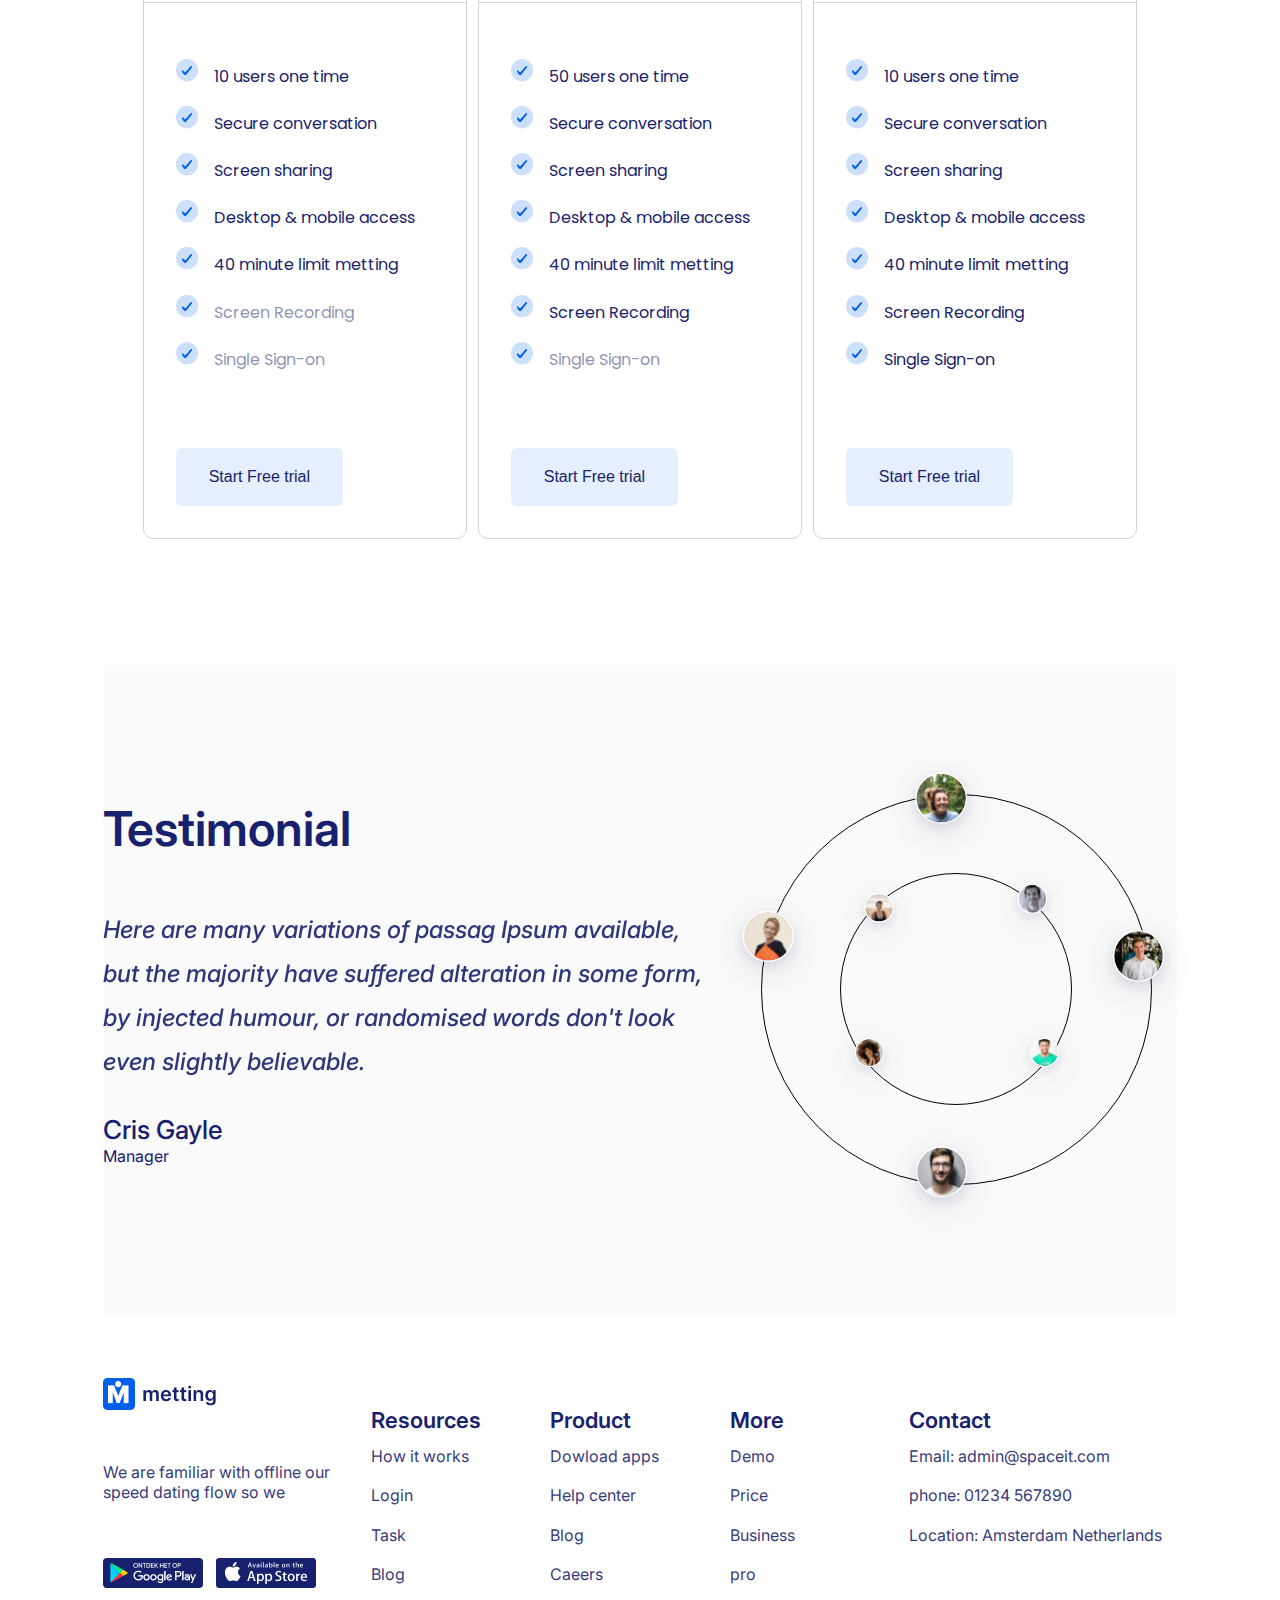
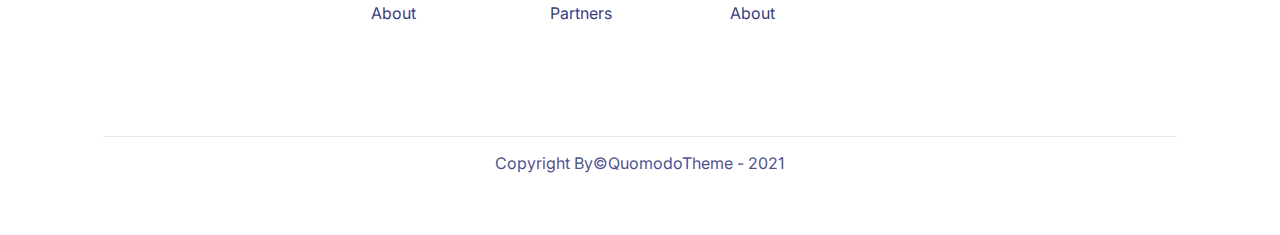
==== commit dda048d9: "Readme" ====
--- a/index.html
+++ b/index.html
@@ -16,7 +16,7 @@
   <body class="body">
     <header>
       <div class="logo">
-        <img class="logo1" src="img/Grouplogo2.png" alt="logo" />
+        <img class="logo1" src="./img/Grouplogo2.png" alt="logo" />
       </div>
       <div class="header-wrap">
         <a class="link-1" href="#">Home</a>
@@ -64,13 +64,15 @@
           <div class="box1">
             <h1 class="titel-1">The best video online meeting software</h1>
             <p class="textp1">
-              Many desktop publishing packages and web page editors
-            now use Lorem Ipsum as their default</p>
+              Many desktop publishing packages and web page editors now use
+              Lorem Ipsum as their default
+            </p>
             <button class="box1-button">Start for free</button>
           </div>
 
           <div class="box2">
-            <img class="img1"
+            <img
+              class="img1"
               src="img/Scr-logo 2023-10-25 141814(2).png"
               alt="главное фото"
             />
@@ -555,14 +557,14 @@
           <div class="container fotobox" style="position: relative">
             <div class="ellipse-175"></div>
             <div class="ellipse-176"></div>
-            <img class="ellipse_177"src="./svg/Ellipse 177.svg"/>
-            <img class="ellipse_178" src="./svg/Ellipse 178.svg"/>
-            <img class="ellipse_179" src="./svg/Ellipse 179.svg"/>
-            <img class="ellipse_180" src="./svg/Ellipse 180.svg"/>
-            <img class="ellipse_181" src="./svg/Ellipse 181.svg"/>
-            <img class="ellipse_182" src="./svg/Ellipse 182.svg"/>
-            <img class="ellipse_183" src="./svg/Ellipse 183.svg"/>
-            <img class="ellipse_184"src="./svg/Ellipse 184.svg"/>
+            <img class="ellipse_177" src="./svg/Ellipse 177.svg" />
+            <img class="ellipse_178" src="./svg/Ellipse 178.svg" />
+            <img class="ellipse_179" src="./svg/Ellipse 179.svg" />
+            <img class="ellipse_180" src="./svg/Ellipse 180.svg" />
+            <img class="ellipse_181" src="./svg/Ellipse 181.svg" />
+            <img class="ellipse_182" src="./svg/Ellipse 182.svg" />
+            <img class="ellipse_183" src="./svg/Ellipse 183.svg" />
+            <img class="ellipse_184" src="./svg/Ellipse 184.svg" />
           </div>
         </div>
       </section>
--- a/styles/styles.css
+++ b/styles/styles.css
@@ -136,7 +136,6 @@
 
 /*Section Collaborate 2M*/
 
-@media screen and (min-width: 501px) {
   .container_2m_mobile{
     display: none;
   }
@@ -226,8 +225,6 @@
   line-height: 28px; /* 175% */
 }
 
-}
-
 
 /*Section Our special*/
 .card-img-top-column123 {
@@ -302,7 +299,7 @@
     color: #18216D;
     padding-left: 0;
     padding-right: 0;
-    padding-top: 4rem;
+    padding-top: 12%;
     height: 30%;
     background-color: rgba(0, 95, 236, 0.05);
   }
@@ -372,7 +369,7 @@
 }
 
 .man-textarea {
-  right: 25px;
+  right: 95px;
   position: relative;
 }
 
@@ -891,7 +888,7 @@
 left: 173.57px;
 top: 372.86px;
 flex-shrink: 0;
-filter: box-shadow: 0px 8px 20px rgba(1, 0, 81, 0.10);
+filter: drop-shadow(0px 8px 20px rgba(1, 0, 81, 0.10));
 }
 
 /* image 178 */
@@ -902,7 +899,7 @@
 top: 157.50px;
 position: absolute;
 flex-shrink: 0;
-filter: box-shadow: 0px 8px 20px rgba(1, 0, 81, 0.10);
+filter: drop-shadow(0px 8px 20px rgba(1, 0, 81, 0.10));
 }
 
 /* image 179 */
@@ -913,7 +910,7 @@
 left: 172.77px;
 top: -0px;
 flex-shrink: 0;
-filter: box-shadow: 0px 8px 20px rgba(1, 0, 81, 0.10);
+filter: drop-shadow(0px 8px 20px rgba(1, 0, 81, 0.10));
 }
 
 /* image 180 */
@@ -924,8 +921,7 @@
 left: -0px;
 top: 138.21px;
 flex-shrink: 0;
-filter: box-shadow: 0px 8px 20px rgba(1, 0, 81, 0.10);
-
+filter: drop-shadow(0px 8px 20px rgba(1, 0, 81, 0.10));
 }
 
 /* image 181 */
@@ -936,7 +932,7 @@
 left: 289.29px;
 top: 265.98px;
 flex-shrink: 0;
-filter: box-shadow: 0px 8px 20px rgba(1, 0, 81, 0.10);
+filter: drop-shadow(0px 8px 20px rgba(1, 0, 81, 0.10));
 }
 
 /* image 182 */
@@ -947,7 +943,7 @@
 position: absolute;
 left: 123.75px;
 top: 121.34px;
-filter: box-shadow: 0px 8px 20px rgba(1, 0, 81, 0.10);
+filter: drop-shadow(0px 8px 20px rgba(1, 0, 81, 0.10));
 }
 
 /* image 183 */
@@ -958,7 +954,7 @@
 top: 112.50px;
 flex-shrink: 0;
 position: absolute;
-filter: box-shadow: 0px 8px 20px rgba(1, 0, 81, 0.10);
+filter: drop-shadow(0px 8px 20px rgba(1, 0, 81, 0.10));
 }
 
 /* image 184 */
@@ -969,7 +965,7 @@
 position: absolute;
 left: 114.11px;
 top: 265.98px;
-filter: box-shadow: 0px 8px 20px rgba(1, 0, 81, 0.10);
+filter: drop-shadow(0px 8px 20px rgba(1, 0, 81, 0.10));
 }
 
 
@@ -1214,6 +1210,209 @@
     }
 
   }
+
+  @media screen and (min-width: 2100px) {
+
+   .card-text-integrate {
+    font-size: 30px;
+    width: 800px;
+  }
+  
+  .card-title-integrate {
+    font-size: 45px;
+    width: 600px;
+    }
+
+      .img-fluid-integrate {
+        width: 500px;
+        }
+
+.card-title-spedials {
+    font-size: 50px;
+    line-height:30px;
+}
+
+.column123 {
+    width: 500px;
+    height:350px;
+}
+
+.card-text-spedials {
+padding-top: 2rem;
+    font-size: 30px;
+    line-height:45px;
+}
+
+.card-img-top-column123 {
+    max-width: 90px;
+    height: 90px;
+}
+
+.btncolumn123 {
+    font-size: 30px;
+    padding-top: 1.5rem;
+}
+
+.card-title-specials {
+    font-size: 30px;
+    padding-top: 1rem;
+}
+
+.card-text-specials {
+    font-size: 25px;
+    padding-top: 1rem;
+}
+
+.container {
+    width: 75%;
+}
+
+.row-integrate {
+    width: 83%;
+}
+
+.card-body-integrate {
+    padding-top: 0;
+  }
+
+  .btn-integrate {
+    font-size: 20px;
+}
+
+
+.link-1 {
+    font-size: 1.7rem;
+  }
+  
+  .korb {
+    font-size: 1.5em;
+    }
+  
+    .titel-1{
+      font-size: 50px;
+    }
+  
+    .textp1 {
+      font-size: 30px;
+      padding-top: 1rem;
+    }
+  
+    .box1-button {
+      font-size: 20px;
+      }
+    
+      .Collaborate_text{
+        font-size: 45px;
+        padding-bottom: 2rem;
+      }
+  
+     .man-textarea .man-title {
+        font-size:45px;
+        width: 100%;
+      }
+  
+   .man-textarea .man-text{
+        font-size: 30px;
+        width: 100%;
+      }
+  
+.man-ratio .checkmark-text {
+    font-size: 30px;
+    margin-top: 1rem;
+  }
+
+  .checkmark {
+    margin-top: 1rem;
+  }
+  
+      .man-btn {
+        font-size: 20px;
+        margin-top: 1rem;
+      }
+  
+      .flexible_header {
+        font-size: 45px;
+      }
+  
+      .flexible_content{
+        font-size: 30px;
+        padding-bottom: 10rem;
+      }
+  
+      .figure_name {
+        font-size: 30px;
+      }
+  
+      .figure_price {
+        font-size: 30px;
+      }
+  
+      .figure_bottom_item {
+        font-size: 20px;
+      }
+  
+      .payment_figure_button {
+        font-size: 20px;
+      }
+  
+      .testimonial-1 {
+        font-size: 50px;
+      }
+  
+      .text-linie  {
+        font-size: 30px;
+      }
+  
+      .text-cris {
+        font-size: 25px;
+        padding-top: 3rem;
+      }
+  
+      .text-manager {
+        font-size: 20px;
+      }
+  
+      .foot_logo_content {
+        font-size: 25px;
+      }
+  
+      .foot_header1 {
+        font-size: 30px;
+      }
+  
+      .footer_resources {
+        font-size: 20px;
+      }
+  
+      .foot_header2 {
+        font-size: 30px;
+      }
+  
+      .footer_product {
+        font-size: 20px;
+      }
+  
+      .foot_header3 {
+        font-size: 30px;
+      }
+  
+      .footer_more {
+        font-size: 20px;
+      }
+      
+      .foot_header4 {
+        font-size: 30px;
+      }
+  
+      .footer_contact {
+        font-size: 20px;
+      }
+  
+      .footer_bottom_content {
+        font-size: 20px;
+      }
+    }
+
 
   /*Адаптив для mobile общий*/
 
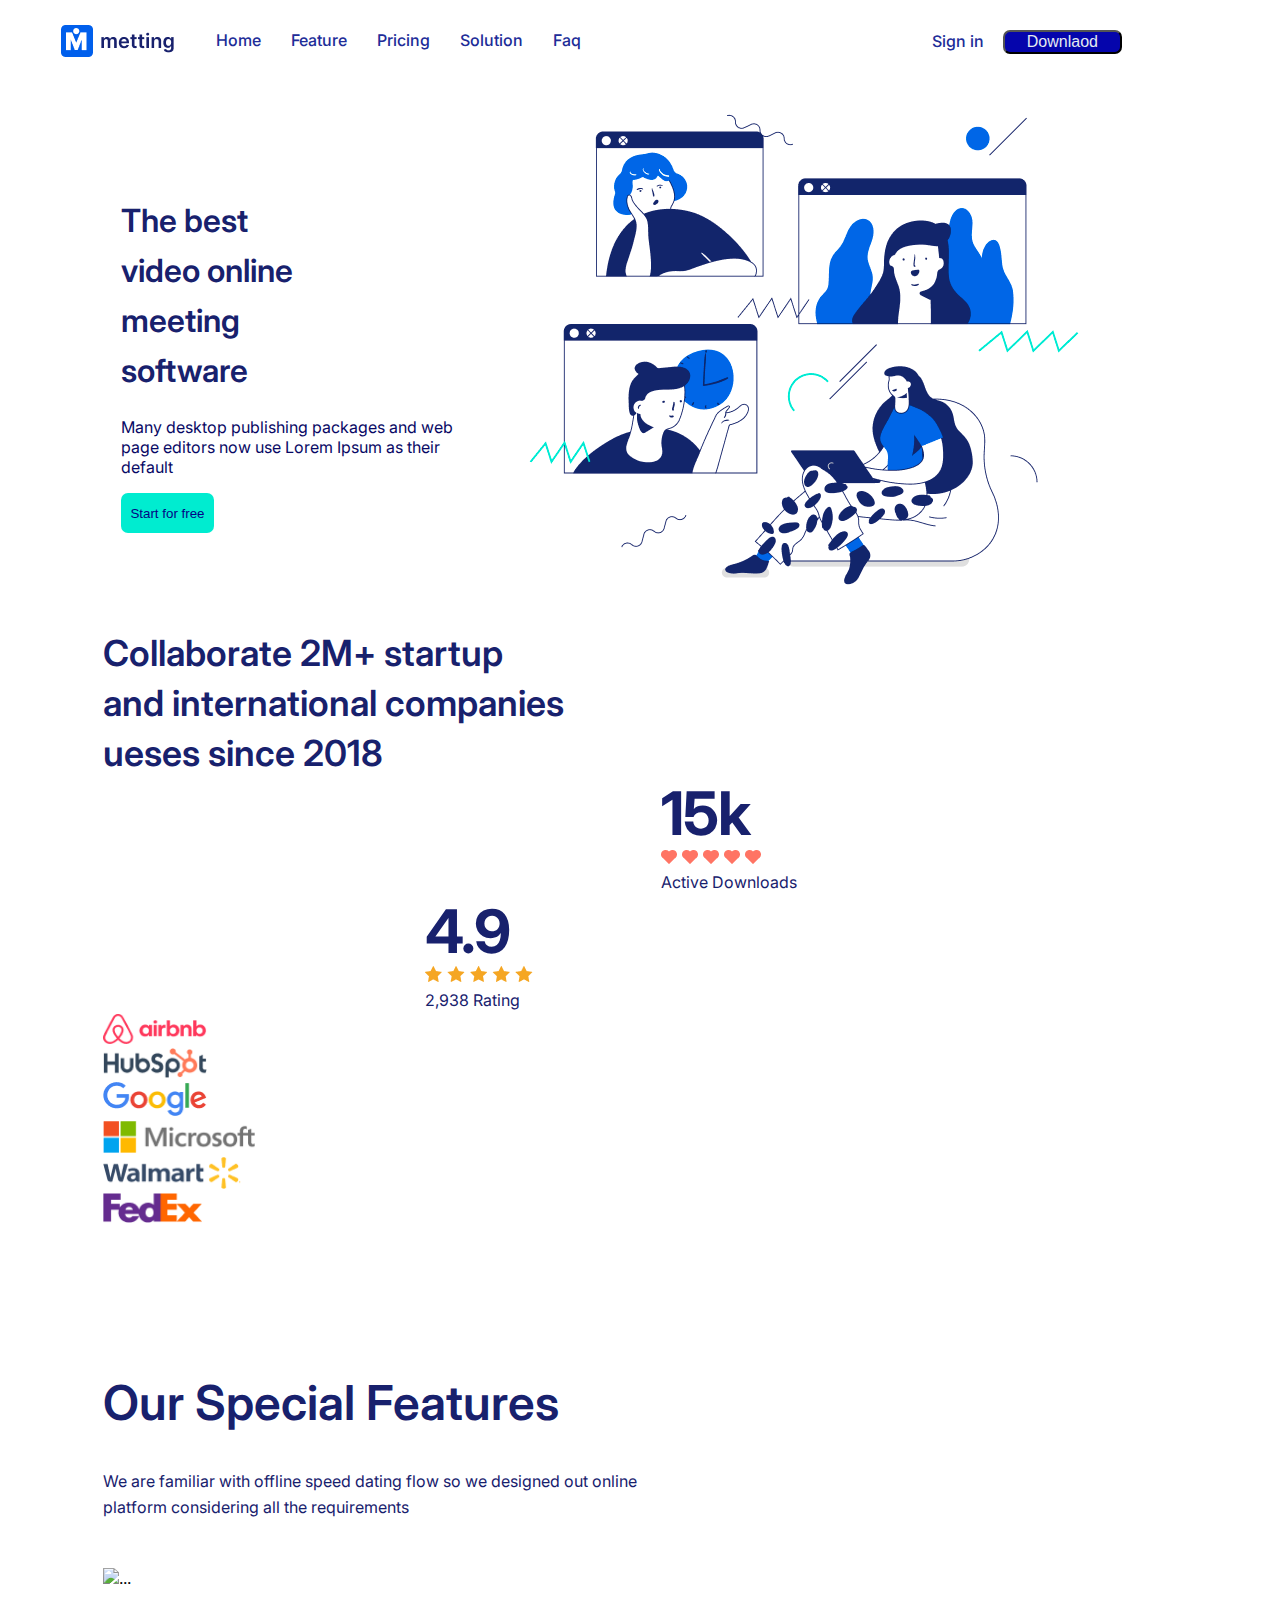
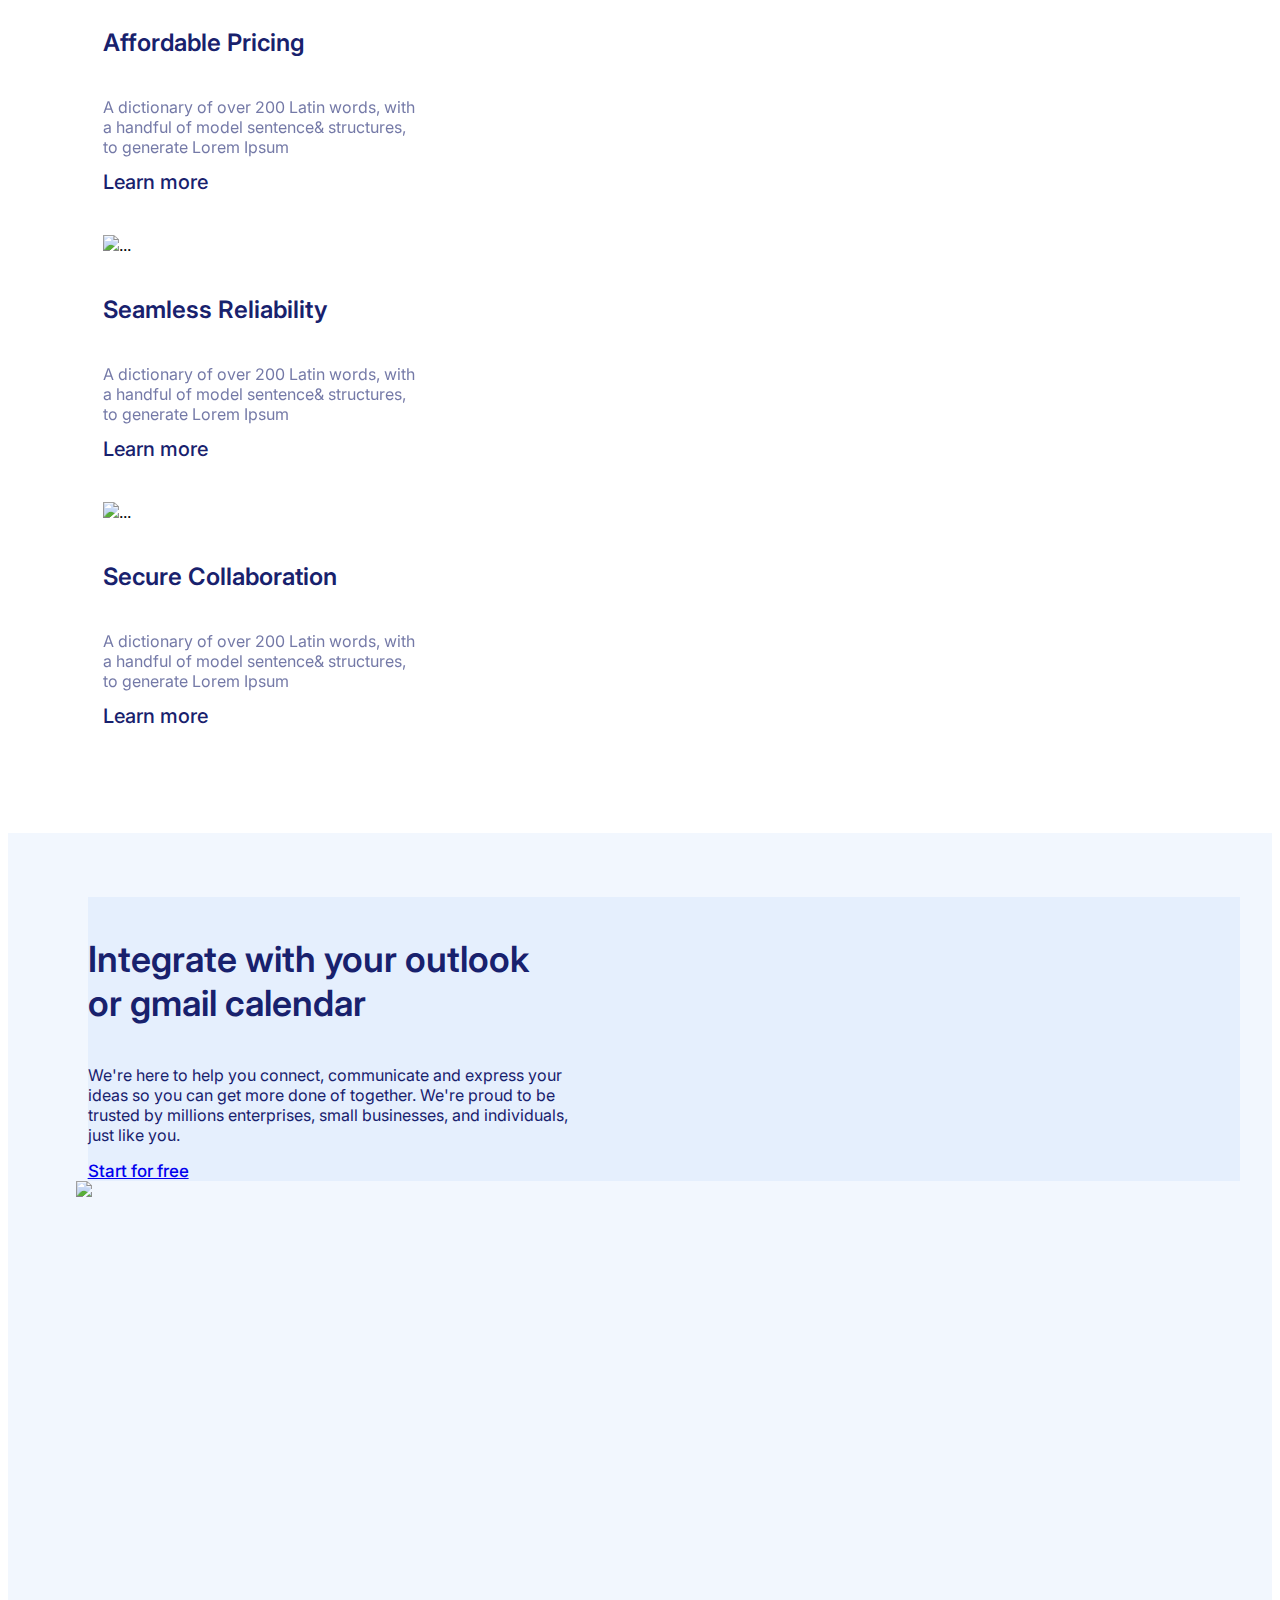
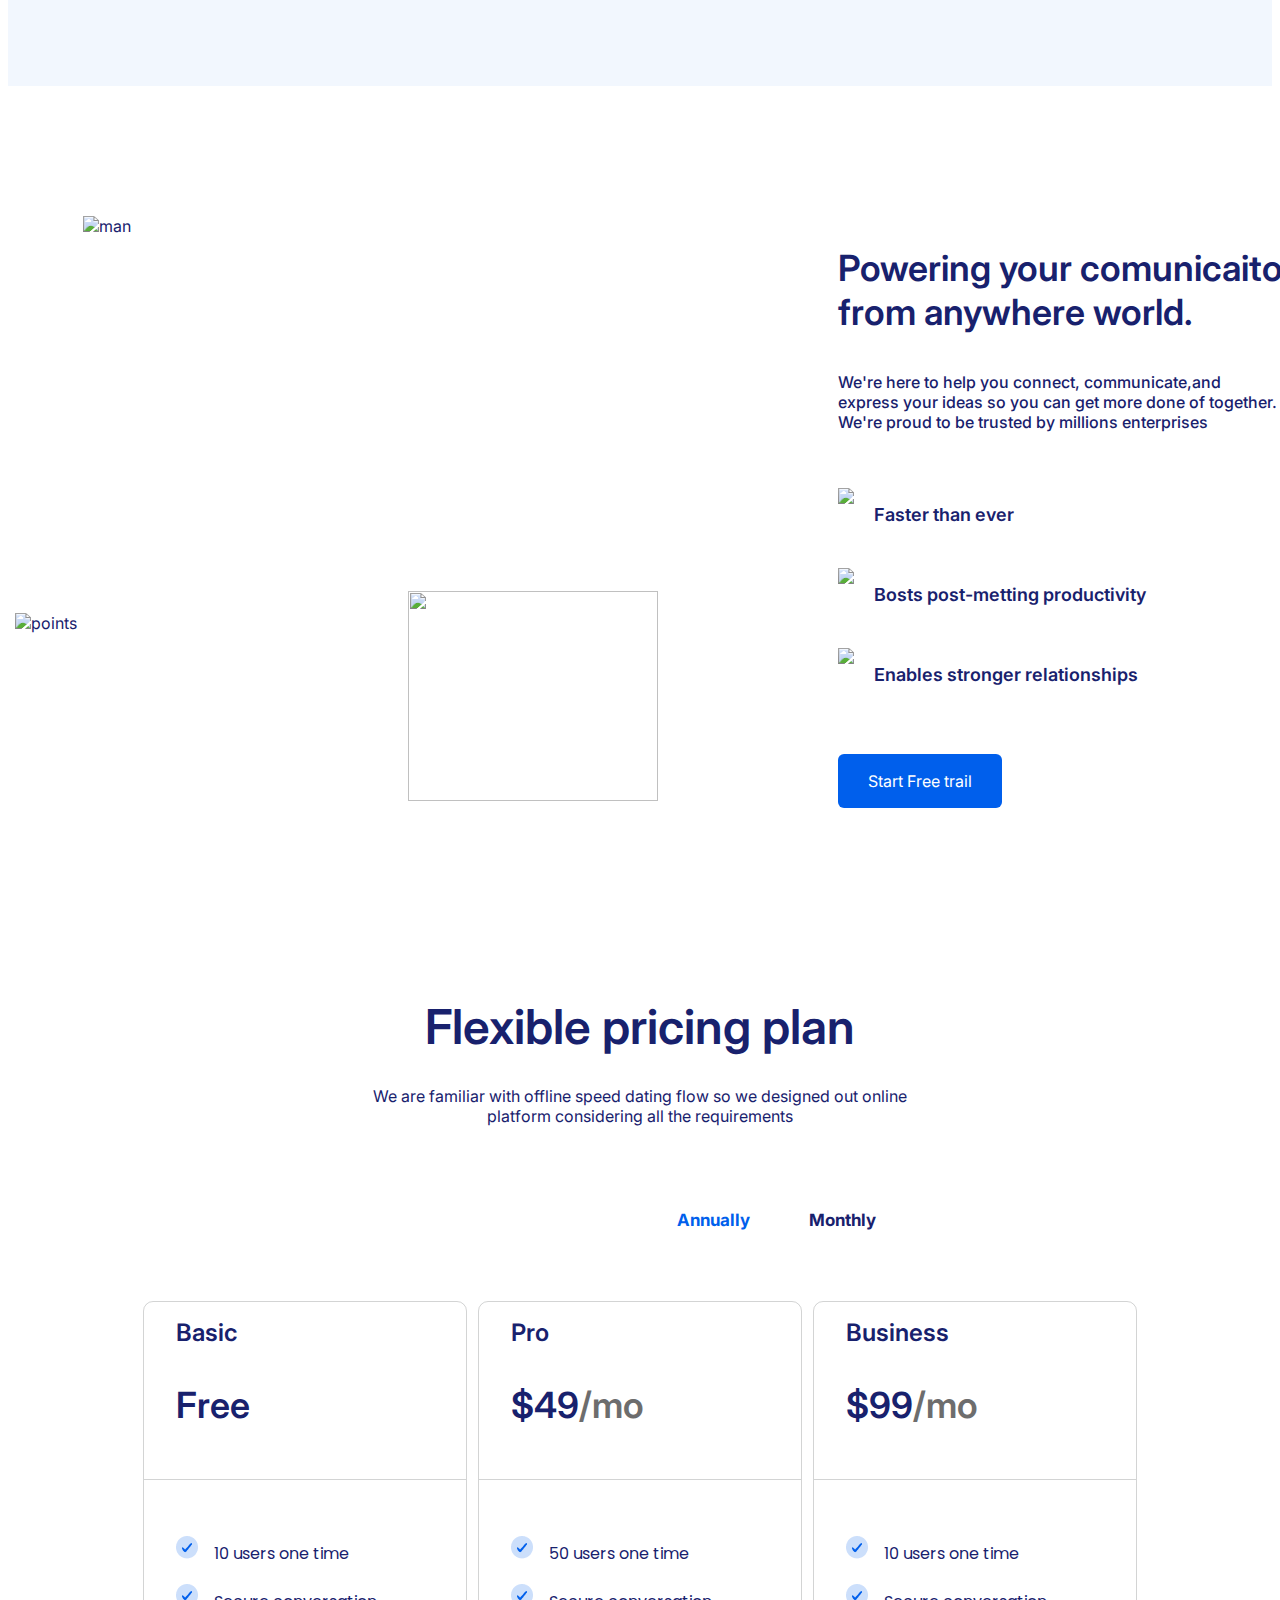
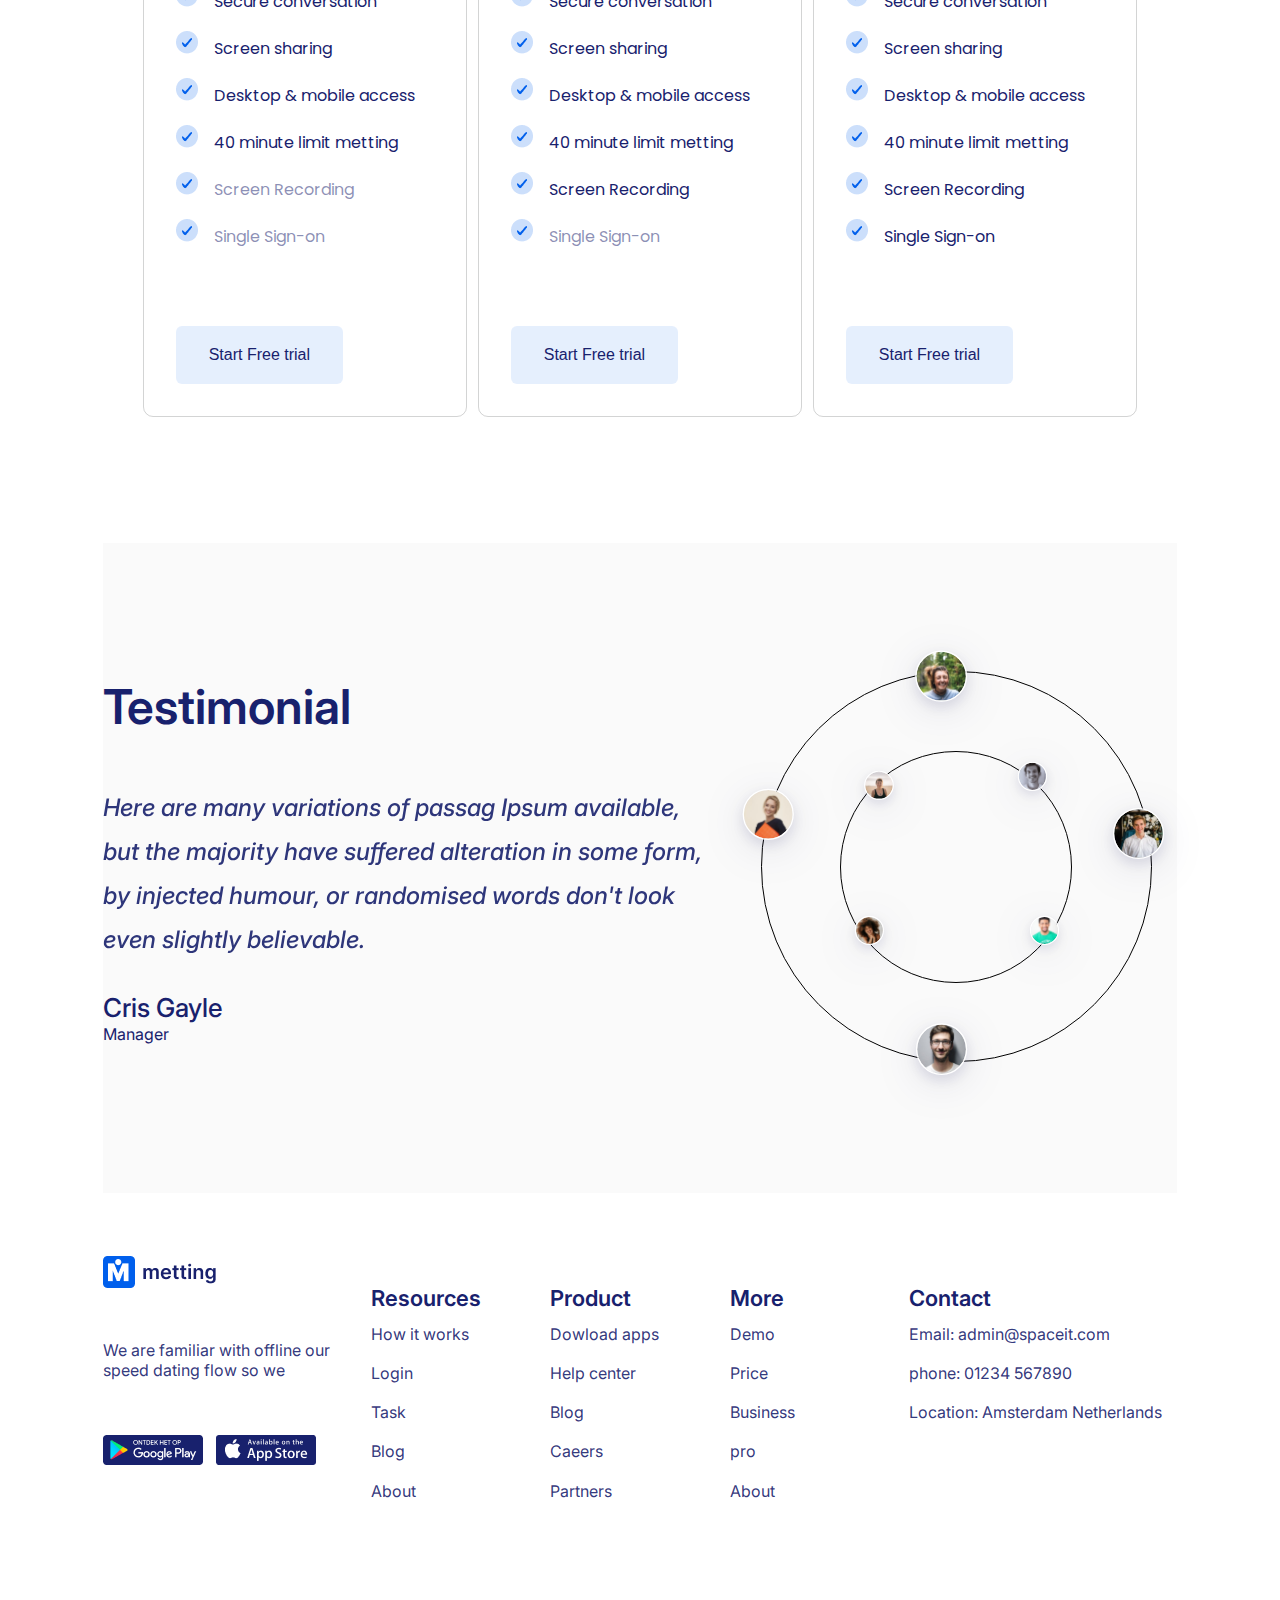
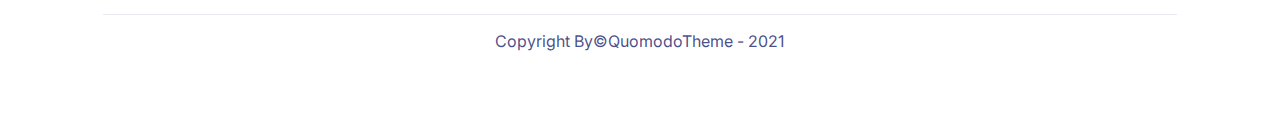
==== commit 935b34d8: "Merge branch 'master' into develop" ====
--- a/index.html
+++ b/index.html
@@ -9,7 +9,6 @@
       integrity="sha384-T3c6CoIi6uLrA9TneNEoa7RxnatzjcDSCmG1MXxSR1GAsXEV/Dwwykc2MPK8M2HN"
       crossorigin="anonymous"
     />
-    <link rel="stylesheet" href="./styles/Normalize.css" />
     <link rel="stylesheet" href="./styles/styles.css" />
     <title>Metting</title>
   </head>
--- a/styles/styles.css
+++ b/styles/styles.css
@@ -1,6 +1,7 @@
 /*Desctop styles*/
 @import url('https://fonts.googleapis.com/css2?family=Inter&display=swap');
 @import url('https://fonts.googleapis.com/css2?family=Poppins&display=swap');
+
 
 /*Body*/
 
@@ -24,7 +25,7 @@
 
 .logo{
   justify-content: end;
-  margin-top: 5px;
+  margin-top: 10px;
   margin-right: 2vw;
   margin-left: 3vw;
 }
@@ -357,7 +358,7 @@
 
 .man-block{
   display: flex;
-  justify-content: center;
+  /*justify-content: center;*/
   margin-top: 130px;
   margin-bottom: 189px;
   color: #18216D;
@@ -1211,6 +1212,14 @@
 
   }
 
+  @media screen and (min-width: 1024px) and (max-width: 1396px) {
+
+  .card-body-integrate {
+    padding-top: 1rem;
+}
+
+}
+
   @media screen and (min-width: 2100px) {
 
    .card-text-integrate {
@@ -1231,6 +1240,7 @@
     font-size: 50px;
     line-height:30px;
 }
+
 
 .column123 {
     width: 500px;
@@ -1279,6 +1289,10 @@
     font-size: 20px;
 }
 
+.logo1 {
+    width: 150%;
+    padding-top: 0.5rem;
+}
 
 .link-1 {
     font-size: 1.7rem;
@@ -1324,7 +1338,7 @@
   .checkmark {
     margin-top: 1rem;
   }
-  
+
       .man-btn {
         font-size: 20px;
         margin-top: 1rem;
@@ -1456,6 +1470,7 @@
 /*.toggleMenu{
   margin-left: auto;
 }*/
+
 
   .header-wrap{
     display: none;
@@ -1668,4 +1683,9 @@
   display: none;
 }
 
+}
+
+@-moz-document url-prefix() {.man-title {margin-bottom: 10%;}
+.flexible_content {padding-top: 3%;
+padding-bottom: 3%;}
 }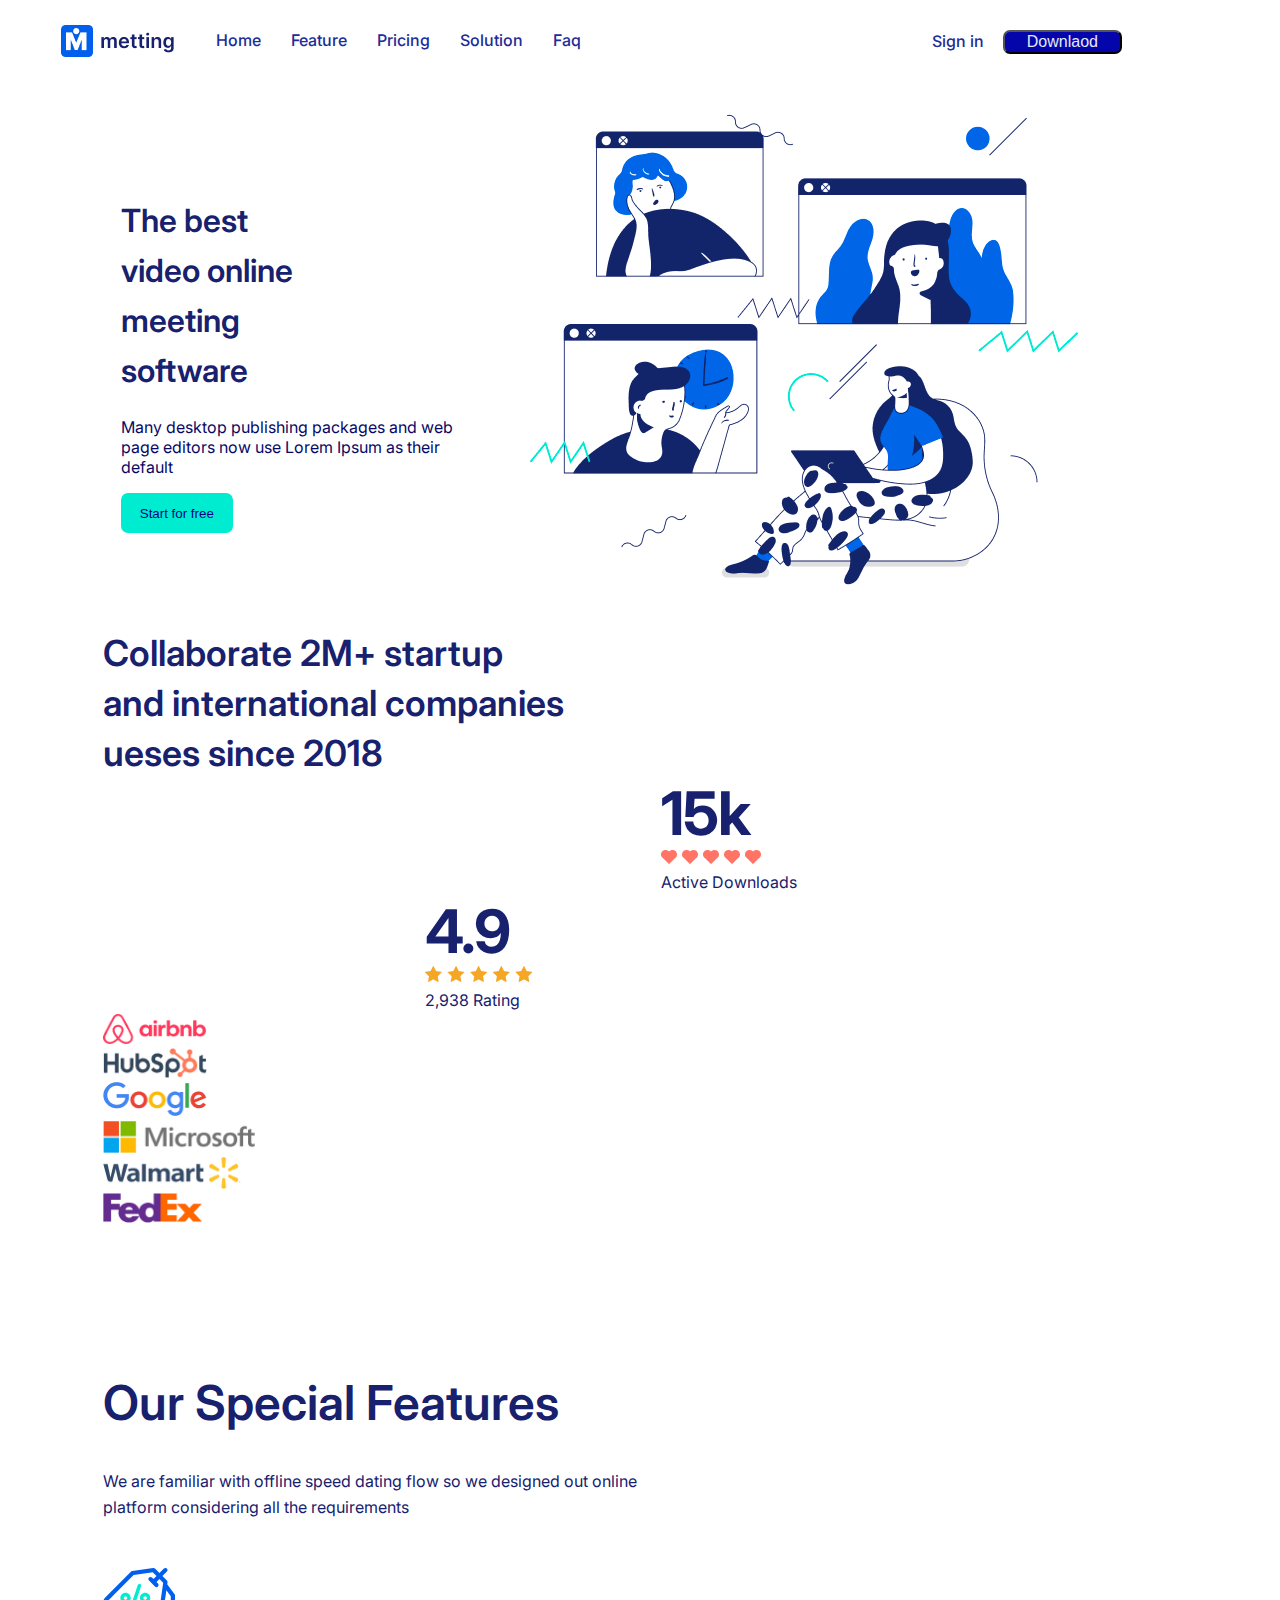
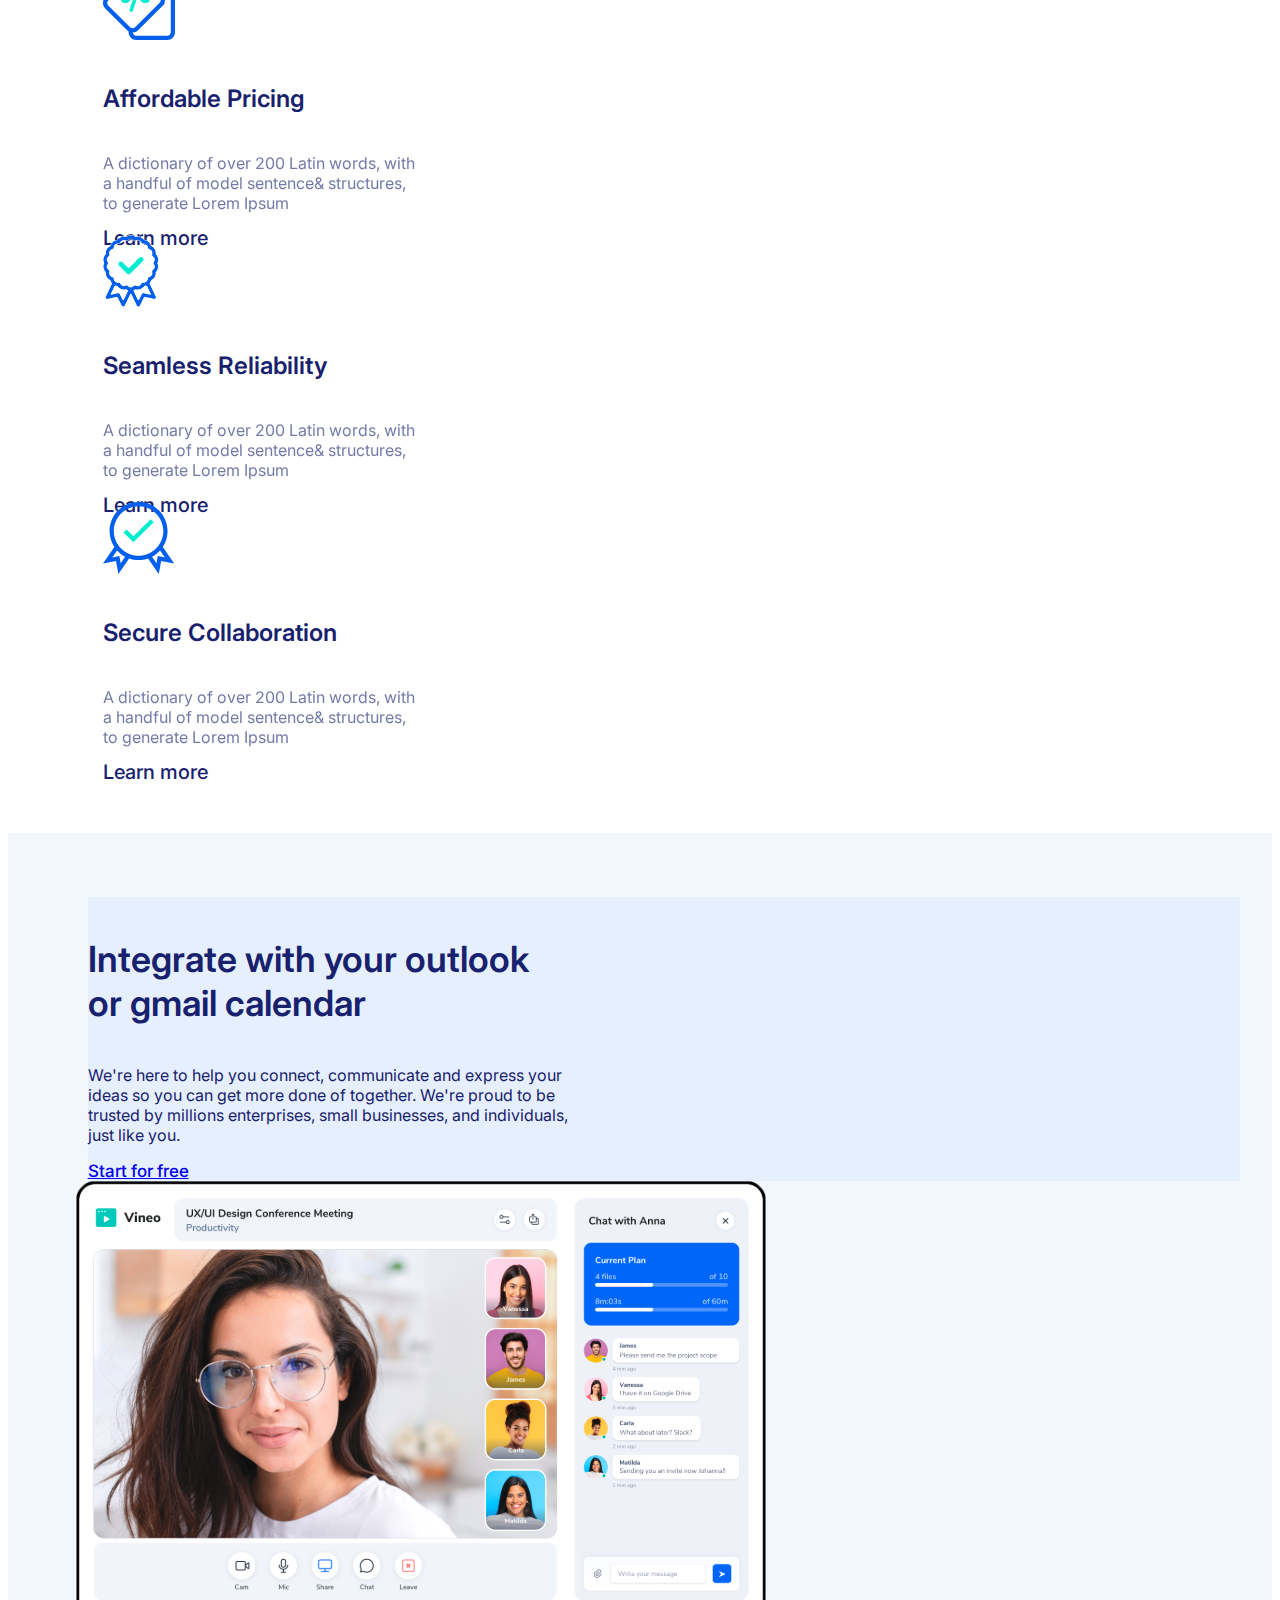
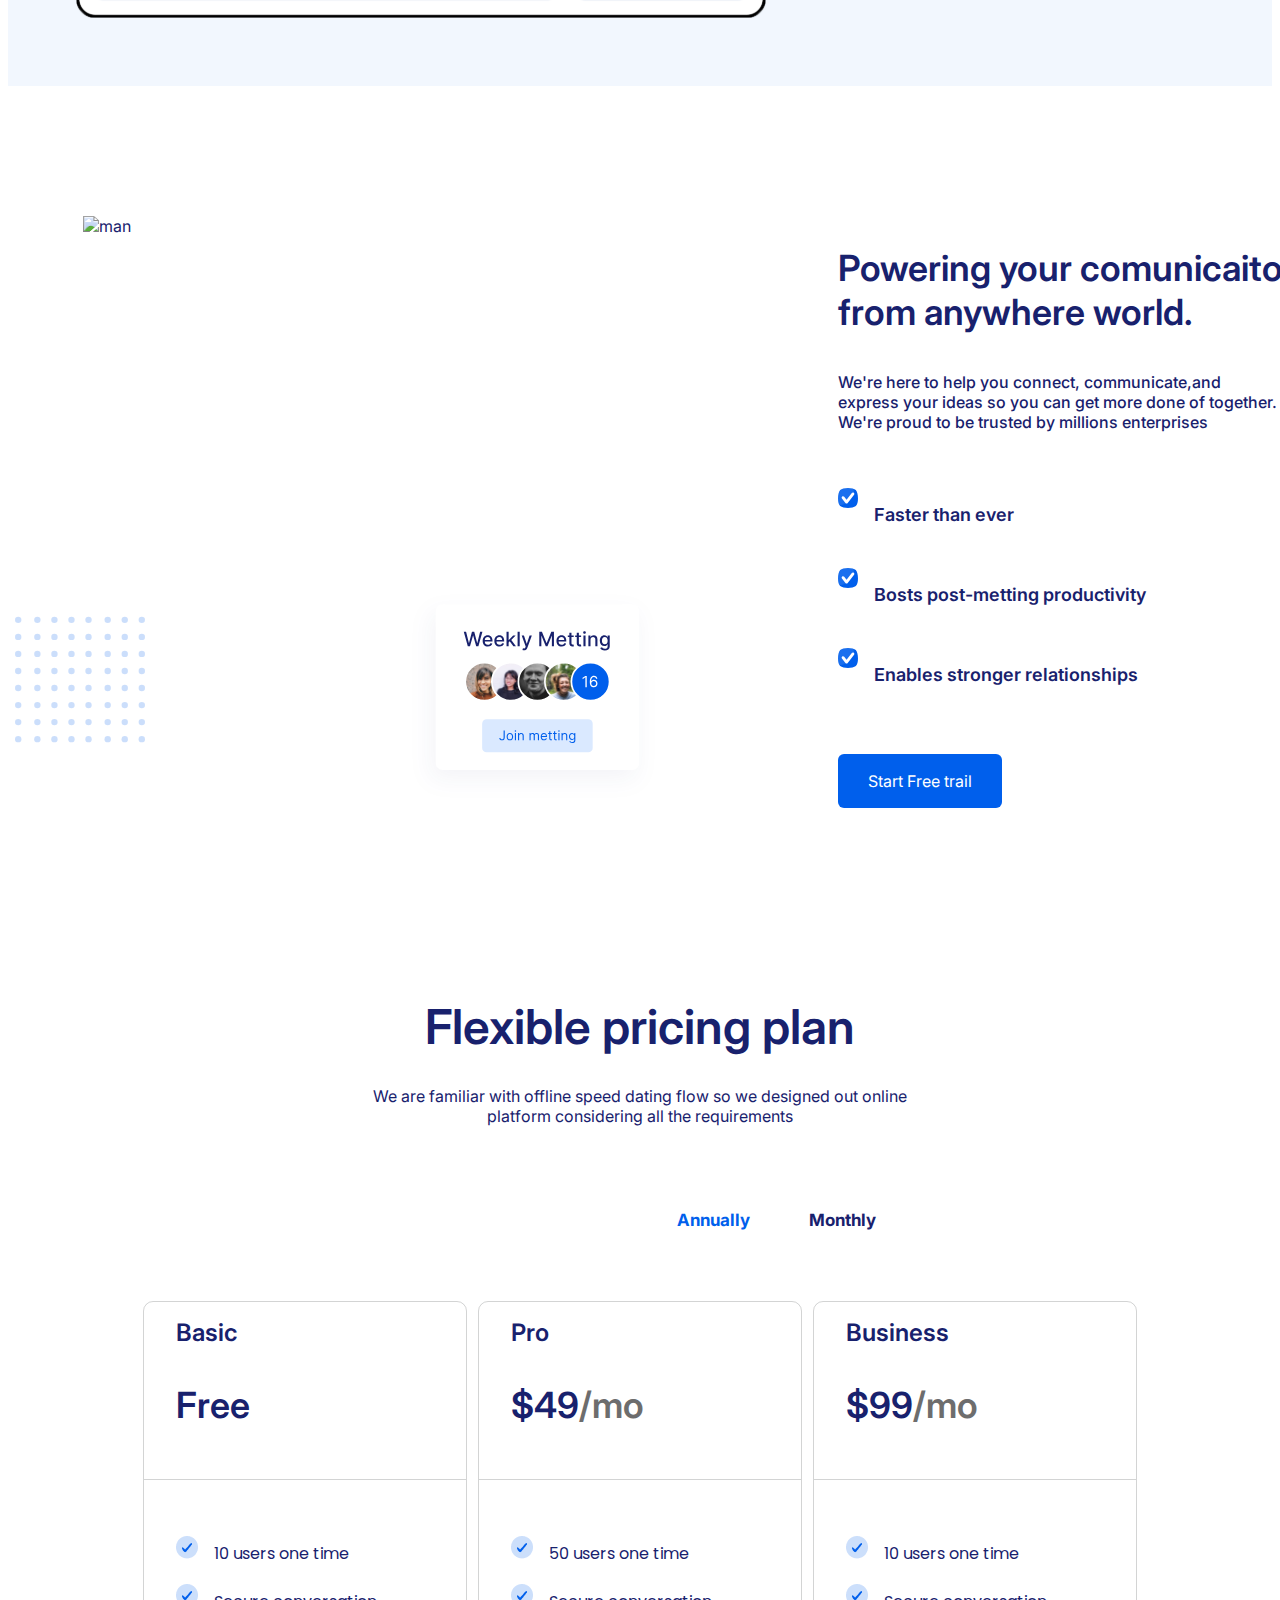
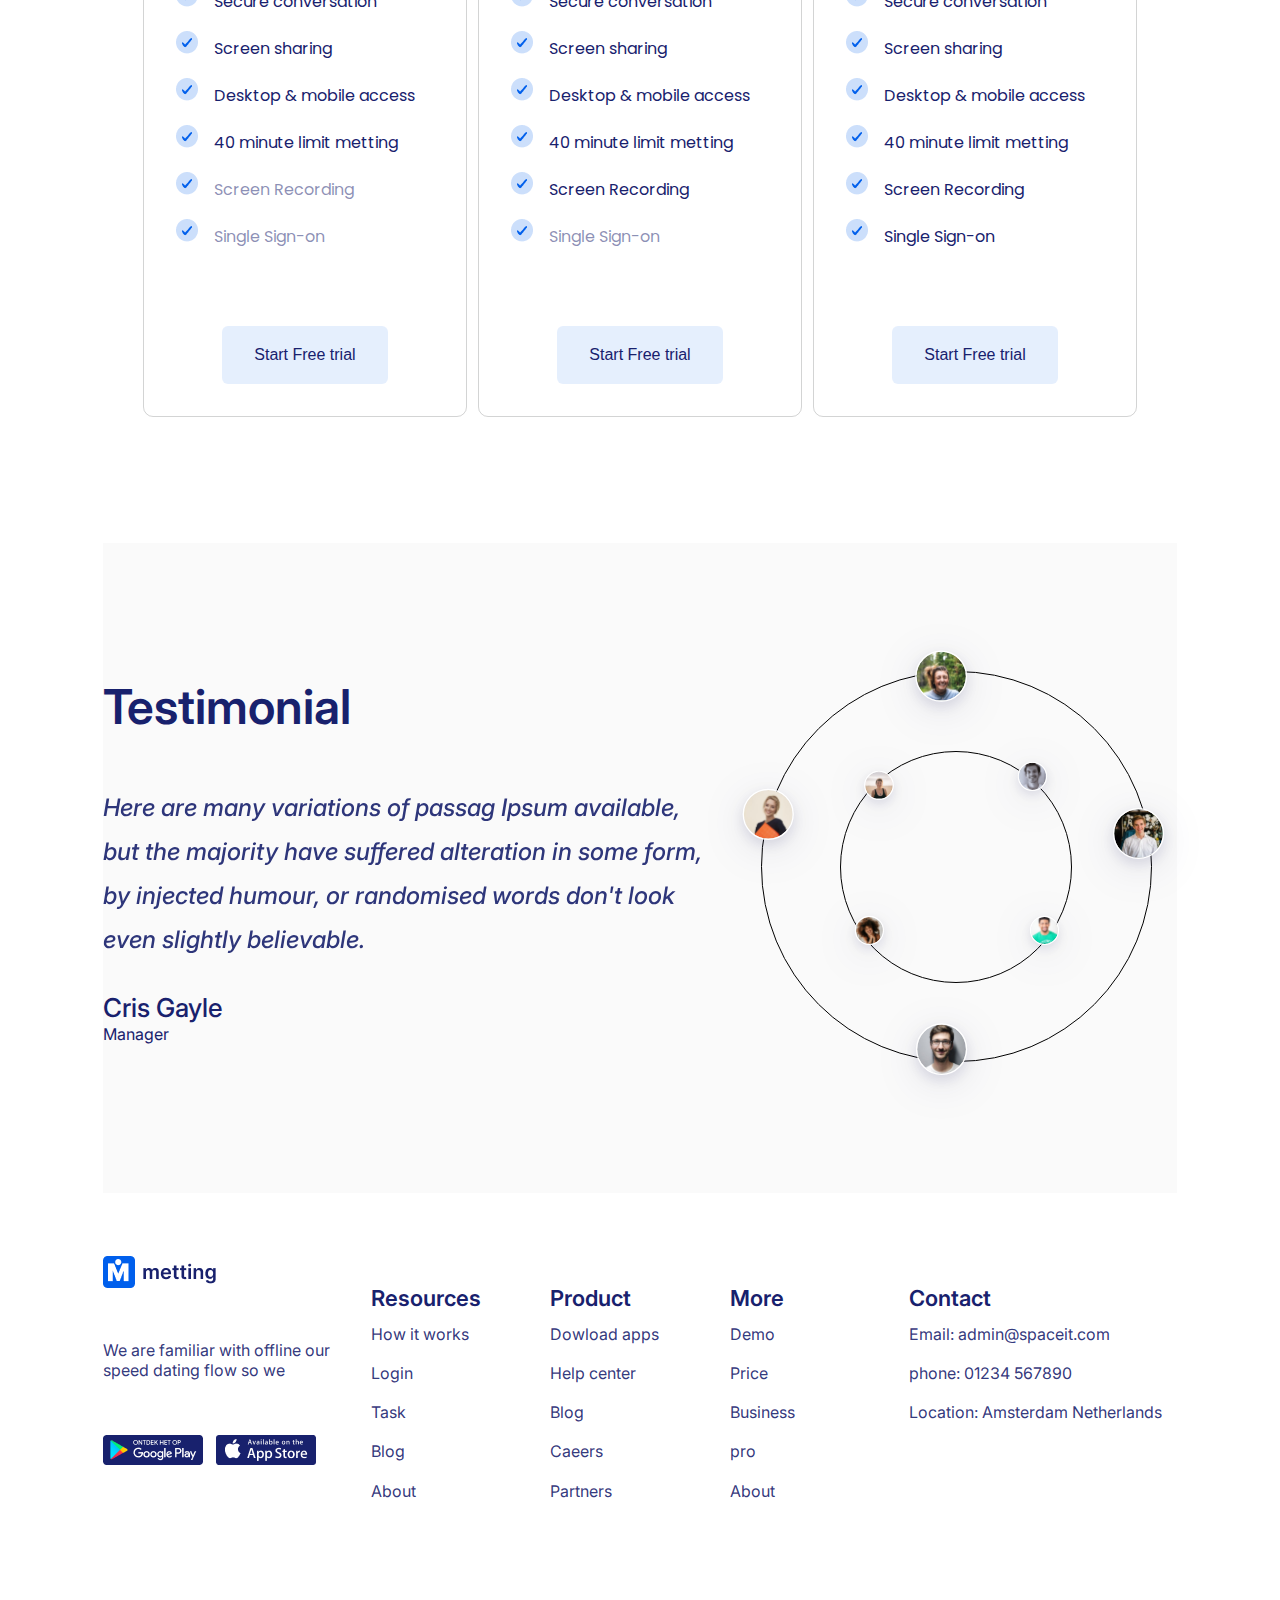
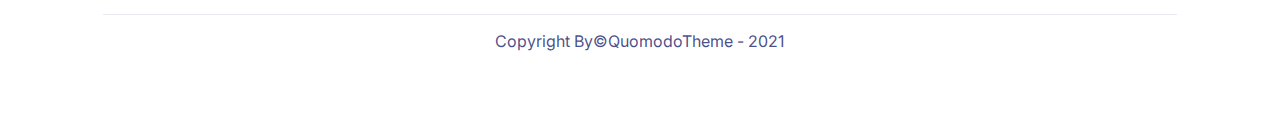
==== commit 86bf94b0: "cross-browser compatibility" ====
--- a/index.html
+++ b/index.html
@@ -15,7 +15,7 @@
   <body class="body">
     <header>
       <div class="logo">
-        <img class="logo1" src="./img/Grouplogo2.png" alt="logo" />
+        <img class="logo1" src="./assets/png/Grouplogo2.png" alt="logo" />
       </div>
       <div class="header-wrap">
         <a class="link-1" href="#">Home</a>
@@ -24,7 +24,6 @@
         <a class="link-1" href="">Solution</a>
         <a class="link-1" href="#">Faq</a>
       </div>
-
       <div class="dws-menu">
         <input type="checkbox" name="toggle" id="menu" class="toggleMenu" />
         <label for="menu" class="toggleMenu"
@@ -68,17 +67,15 @@
             </p>
             <button class="box1-button">Start for free</button>
           </div>
-
           <div class="box2">
             <img
               class="img1"
-              src="img/Scr-logo 2023-10-25 141814(2).png"
+              src="./assets/png/Scr-logo1.png"
               alt="главное фото"
             />
           </div>
         </div>
       </section>
-
       <section class="collaborate_2m">
         <div class="container_2m">
           <div class="container overflow-hidden text-start">
@@ -94,7 +91,10 @@
                 <div class="active_downloads">
                   <div class="active_downloads_text">15k</div>
                   <div class="heads">
-                    <img src="./img/Group_hearts.png" alt="Group_hearts" />
+                    <img
+                      src="./assets/png/Group_hearts.png"
+                      alt="Group_hearts"
+                    />
                   </div>
                   <div class="bottom_text">Active Downloads</div>
                 </div>
@@ -103,50 +103,53 @@
                 <div class="Rating">
                   <div class="Rating_number">4.9</div>
                   <div class="stars">
-                    <img src="./img/Group_stars.png" alt="Group_stars" />
+                    <img src="./assets/png/Group_stars.png" alt="Group_stars" />
                   </div>
                   <div class="bottom_text">2,938 Rating</div>
                 </div>
               </div>
-
               <div class="row company_logo_icon">
                 <div class="col p-4">
                   <img
                     class="Airbnb"
-                    src="./img/Airbnb_Logo.png"
+                    src="./assets/png/Airbnb_Logo.png"
                     alt="Airbnb"
                   />
                 </div>
                 <div class="col p-4">
                   <img
                     class="Hubspot"
-                    src="./img/Hubspot_Logo.png"
+                    src="./assets/png/Hubspot_Logo.png"
                     alt="Hubspot"
                   />
                 </div>
                 <div class="col p-4">
                   <img
                     class="Google"
-                    src="./img/Google_Logo.png"
+                    src="./assets/png/Google_Logo.png"
                     alt="Google"
                   />
                 </div>
                 <div class="col p-4">
                   <img
                     class="Microsoft"
-                    src="./img/Microsoft_Logo.png"
+                    src="./assets/png/Microsoft_Logo.png"
                     alt="Microsoft"
                   />
                 </div>
                 <div class="col p-4">
                   <img
                     class="Walmart"
-                    src="./img/Walmart_Logo.png"
+                    src="./assets/png/Walmart_Logo.png"
                     alt="Walmart"
                   />
                 </div>
                 <div class="col p-4">
-                  <img class="FedEx" src="./img/FedEx_Logo.png" alt="FedEx" />
+                  <img
+                    class="FedEx"
+                    src="./assets/png/FedEx_Logo.png"
+                    alt="FedEx"
+                  />
                 </div>
               </div>
             </div>
@@ -165,7 +168,6 @@
                 </div>
               </div>
             </div>
-
             <div class="container">
               <div class="active_downloads_rating">
                 <div class="row">
@@ -173,7 +175,10 @@
                     <div class="active_downloads">
                       <div class="active_downloads_text">15k</div>
                       <div class="heads">
-                        <img src="./img/Group_hearts.png" alt="Group_hearts" />
+                        <img
+                          src="./assets/png/Group_hearts.png"
+                          alt="Group_hearts"
+                        />
                       </div>
                       <div class="bottom_text">Active Downloads</div>
                     </div>
@@ -182,7 +187,10 @@
                     <div class="Rating">
                       <div class="Rating_number">4.9</div>
                       <div class="stars">
-                        <img src="./img/Group_stars.png" alt="Group_stars" />
+                        <img
+                          src="./assets/png/Group_stars.png"
+                          alt="Group_stars"
+                        />
                       </div>
                       <div class="bottom_text">2,938 Rating</div>
                     </div>
@@ -190,34 +198,33 @@
                 </div>
               </div>
             </div>
-
             <div class="company_logo_icons_mobile">
               <div class="row">
                 <div class="col">
                   <img
                     class="Airbnb"
-                    src="./img/Airbnb_Logo.png"
+                    src="./assets/png/Airbnb_Logo.png"
                     alt="Airbnb"
                   />
                 </div>
                 <div class="col">
                   <img
                     class="Hubspot"
-                    src="./img/Hubspot_Logo.png"
+                    src="./assets/png/Hubspot_Logo.png"
                     alt="Hubspot"
                   />
                 </div>
                 <div class="col">
                   <img
                     class="Google"
-                    src="./img/Google_Logo.png"
+                    src="./assets/png/Google_Logo.png"
                     alt="Google"
                   />
                 </div>
                 <div class="col">
                   <img
                     class="Microsoft"
-                    src="./img/Microsoft_Logo.png"
+                    src="./assets/png/Microsoft_Logo.png"
                     alt="Microsoft"
                   />
                 </div>
@@ -248,7 +255,7 @@
             <div class="col-min-4 col">
               <div class="card border-0 column123">
                 <img
-                  src="assets/Affordablepricing.svg"
+                  src="./assets/svg/Affordablepricing.svg"
                   class="card-img-top card-img-top-column123"
                   alt="..."
                 />
@@ -267,7 +274,7 @@
             <div class="col-min-4 col">
               <div class="card border-0 column123">
                 <img
-                  src="assets/Seamlessreliability.svg"
+                  src="./assets/svg/Seamlessreliability.svg"
                   class="card-img-top card-img-top-column123"
                   alt="..."
                 />
@@ -286,7 +293,7 @@
             <div class="col-min-4 col">
               <div class="card border-0 column123">
                 <img
-                  src="assets/Securecollab.svg"
+                  src="./assets/svg/Securecollab.svg"
                   class="card-img-top card-img-top-column123"
                   alt="..."
                 />
@@ -328,7 +335,7 @@
             </div>
             <div class="col col-min-6 col-img-integrate">
               <img
-                src="assets/integrate.svg"
+                src="./assets/svg/Integrate.svg"
                 class="img-fluid img-fluid-integrate"
                 alt=" "
               />
@@ -340,9 +347,9 @@
         <div class="container">
           <div class="man-block">
             <div class="img-section">
-              <img src="assets/dots.svg" alt="points" class="points" />
-              <img src="assets/man.svg" alt="man" class="man" />
-              <img src="assets/message.svg" alt="" class="message" />
+              <img src="./assets/svg/Dots.svg" alt="points" class="points" />
+              <img src="./assets/svg/Man.svg" alt="man" class="man" />
+              <img src="./assets/svg/Message.svg" alt="" class="message" />
             </div>
             <div class="man-textarea">
               <h2 class="man-title">
@@ -355,7 +362,7 @@
               </p>
               <div class="man-ratio">
                 <img
-                  src="assets/checkmark.svg"
+                  src="./assets/svg/Checkmark.svg"
                   alt="galochka"
                   class="checkmark"
                 />
@@ -363,7 +370,7 @@
               </div>
               <div class="man-ratio">
                 <img
-                  src="assets/checkmark.svg"
+                  src="./assets/svg/Checkmark.svg"
                   alt="galochka"
                   class="checkmark"
                 />
@@ -371,7 +378,7 @@
               </div>
               <div class="man-ratio">
                 <img
-                  src="assets/checkmark.svg"
+                  src="./assets/svg/Checkmark.svg"
                   alt="galochka"
                   class="checkmark"
                 />
@@ -406,32 +413,42 @@
           <div class="figure_bottom">
             <ul class="figure_bottom_list">
               <li class="figure_bottom_item">
-                <img src="./img/PaymentOptionFlag.png" alt="&#8226;" />10 users
-                one time
-              </li>
-              <li class="figure_bottom_item">
-                <img src="./img/PaymentOptionFlag.png" alt="&#8226;" />Secure
-                conversation
-              </li>
-              <li class="figure_bottom_item">
-                <img src="./img/PaymentOptionFlag.png" alt="&#8226;" />Screen
-                sharing
-              </li>
-              <li class="figure_bottom_item">
-                <img src="./img/PaymentOptionFlag.png" alt="&#8226;" />Desktop &
-                mobile access
-              </li>
-              <li class="figure_bottom_item">
-                <img src="./img/PaymentOptionFlag.png" alt="&#8226;" />40 minute
-                limit metting
+                <img src="./assets/png/PaymentOptionFlag.png" alt="&#8226;" />10
+                users one time
+              </li>
+              <li class="figure_bottom_item">
+                <img
+                  src="./assets/png/PaymentOptionFlag.png"
+                  alt="&#8226;"
+                />Secure conversation
+              </li>
+              <li class="figure_bottom_item">
+                <img
+                  src="./assets/png/PaymentOptionFlag.png"
+                  alt="&#8226;"
+                />Screen sharing
+              </li>
+              <li class="figure_bottom_item">
+                <img
+                  src="./assets/png/PaymentOptionFlag.png"
+                  alt="&#8226;"
+                />Desktop & mobile access
+              </li>
+              <li class="figure_bottom_item">
+                <img src="./assets/png/PaymentOptionFlag.png" alt="&#8226;" />40
+                minute limit metting
               </li>
               <li class="figure_bottom_item not_included">
-                <img src="./img/PaymentOptionFlag.png" alt="&#8226;" />Screen
-                Recording
+                <img
+                  src="./assets/png/PaymentOptionFlag.png"
+                  alt="&#8226;"
+                />Screen Recording
               </li>
               <li class="figure_bottom_item not_included">
-                <img src="./img/PaymentOptionFlag.png" alt="&#8226;" />Single
-                Sign-on
+                <img
+                  src="./assets/png/PaymentOptionFlag.png"
+                  alt="&#8226;"
+                />Single Sign-on
               </li>
             </ul>
             <button
@@ -453,32 +470,42 @@
           <div class="figure_bottom">
             <ul class="figure_bottom_list">
               <li class="figure_bottom_item">
-                <img src="./img/PaymentOptionFlag.png" alt="&#8226;" />50 users
-                one time
-              </li>
-              <li class="figure_bottom_item">
-                <img src="./img/PaymentOptionFlag.png" alt="&#8226;" />Secure
-                conversation
-              </li>
-              <li class="figure_bottom_item">
-                <img src="./img/PaymentOptionFlag.png" alt="&#8226;" />Screen
-                sharing
-              </li>
-              <li class="figure_bottom_item">
-                <img src="./img/PaymentOptionFlag.png" alt="&#8226;" />Desktop &
-                mobile access
-              </li>
-              <li class="figure_bottom_item">
-                <img src="./img/PaymentOptionFlag.png" alt="&#8226;" />40 minute
-                limit metting
-              </li>
-              <li class="figure_bottom_item">
-                <img src="./img/PaymentOptionFlag.png" alt="&#8226;" />Screen
-                Recording
+                <img src="./assets/png/PaymentOptionFlag.png" alt="&#8226;" />50
+                users one time
+              </li>
+              <li class="figure_bottom_item">
+                <img
+                  src="./assets/png/PaymentOptionFlag.png"
+                  alt="&#8226;"
+                />Secure conversation
+              </li>
+              <li class="figure_bottom_item">
+                <img
+                  src="./assets/png/PaymentOptionFlag.png"
+                  alt="&#8226;"
+                />Screen sharing
+              </li>
+              <li class="figure_bottom_item">
+                <img
+                  src="./assets/png/PaymentOptionFlag.png"
+                  alt="&#8226;"
+                />Desktop & mobile access
+              </li>
+              <li class="figure_bottom_item">
+                <img src="./assets/png/PaymentOptionFlag.png" alt="&#8226;" />40
+                minute limit metting
+              </li>
+              <li class="figure_bottom_item">
+                <img
+                  src="./assets/png/PaymentOptionFlag.png"
+                  alt="&#8226;"
+                />Screen Recording
               </li>
               <li class="figure_bottom_item not_included">
-                <img src="./img/PaymentOptionFlag.png" alt="&#8226;" />Single
-                Sign-on
+                <img
+                  src="./assets/png/PaymentOptionFlag.png"
+                  alt="&#8226;"
+                />Single Sign-on
               </li>
             </ul>
             <button
@@ -500,32 +527,42 @@
           <div class="figure_bottom">
             <ul class="figure_bottom_list">
               <li class="figure_bottom_item">
-                <img src="./img/PaymentOptionFlag.png" alt="&#8226;" />10 users
-                one time
-              </li>
-              <li class="figure_bottom_item">
-                <img src="./img/PaymentOptionFlag.png" alt="&#8226;" />Secure
-                conversation
-              </li>
-              <li class="figure_bottom_item">
-                <img src="./img/PaymentOptionFlag.png" alt="&#8226;" />Screen
-                sharing
-              </li>
-              <li class="figure_bottom_item">
-                <img src="./img/PaymentOptionFlag.png" alt="&#8226;" />Desktop &
-                mobile access
-              </li>
-              <li class="figure_bottom_item">
-                <img src="./img/PaymentOptionFlag.png" alt="&#8226;" />40 minute
-                limit metting
-              </li>
-              <li class="figure_bottom_item">
-                <img src="./img/PaymentOptionFlag.png" alt="&#8226;" />Screen
-                Recording
-              </li>
-              <li class="figure_bottom_item">
-                <img src="./img/PaymentOptionFlag.png" alt="&#8226;" />Single
-                Sign-on
+                <img src="./assets/png/PaymentOptionFlag.png" alt="&#8226;" />10
+                users one time
+              </li>
+              <li class="figure_bottom_item">
+                <img
+                  src="./assets/png/PaymentOptionFlag.png"
+                  alt="&#8226;"
+                />Secure conversation
+              </li>
+              <li class="figure_bottom_item">
+                <img
+                  src="./assets/png/PaymentOptionFlag.png"
+                  alt="&#8226;"
+                />Screen sharing
+              </li>
+              <li class="figure_bottom_item">
+                <img
+                  src="./assets/png/PaymentOptionFlag.png"
+                  alt="&#8226;"
+                />Desktop & mobile access
+              </li>
+              <li class="figure_bottom_item">
+                <img src="./assets/png/PaymentOptionFlag.png" alt="&#8226;" />40
+                minute limit metting
+              </li>
+              <li class="figure_bottom_item">
+                <img
+                  src="./assets/png/PaymentOptionFlag.png"
+                  alt="&#8226;"
+                />Screen Recording
+              </li>
+              <li class="figure_bottom_item">
+                <img
+                  src="./assets/png/PaymentOptionFlag.png"
+                  alt="&#8226;"
+                />Single Sign-on
               </li>
             </ul>
             <button
@@ -552,18 +589,17 @@
               <div class="text-manager">Manager</div>
             </div>
           </div>
-
           <div class="container fotobox" style="position: relative">
             <div class="ellipse-175"></div>
             <div class="ellipse-176"></div>
-            <img class="ellipse_177" src="./svg/Ellipse 177.svg" />
-            <img class="ellipse_178" src="./svg/Ellipse 178.svg" />
-            <img class="ellipse_179" src="./svg/Ellipse 179.svg" />
-            <img class="ellipse_180" src="./svg/Ellipse 180.svg" />
-            <img class="ellipse_181" src="./svg/Ellipse 181.svg" />
-            <img class="ellipse_182" src="./svg/Ellipse 182.svg" />
-            <img class="ellipse_183" src="./svg/Ellipse 183.svg" />
-            <img class="ellipse_184" src="./svg/Ellipse 184.svg" />
+            <img class="ellipse_177" src="./assets/svg/Ellipse177.svg" />
+            <img class="ellipse_178" src="./assets/svg/Ellipse178.svg" />
+            <img class="ellipse_179" src="./assets/svg/Ellipse179.svg" />
+            <img class="ellipse_180" src="./assets/svg/Ellipse180.svg" />
+            <img class="ellipse_181" src="./assets/svg/Ellipse181.svg" />
+            <img class="ellipse_182" src="./assets/svg/Ellipse182.svg" />
+            <img class="ellipse_183" src="./assets/svg/Ellipse183.svg" />
+            <img class="ellipse_184" src="./assets/svg/Ellipse184.svg" />
           </div>
         </div>
       </section>
@@ -571,13 +607,16 @@
     <footer class="footer container">
       <div class="footer_content">
         <div class="foot_logo">
-          <img src="./img/Grouplogo2.png" alt="" />
+          <img src="./assets/png/Grouplogo2.png" alt="" />
         </div>
         <div class="foot_logo_content">
           <p>We are familiar with offline our speed dating flow so we</p>
           <div class="foot_logo_apps">
-            <a href="#"><img src="./img/Google_play.png" alt="Google play" /></a
-            ><a href="#"><img src="./img/App_store.png" alt="App store" /></a>
+            <a href="#"
+              ><img src="./assets/png/Google_play.png" alt="Google play" /></a
+            ><a href="#"
+              ><img src="./assets/png/App_store.png" alt="App store"
+            /></a>
           </div>
         </div>
         <h4 class="foot_header1">Resources</h4>
--- a/styles/styles.css
+++ b/styles/styles.css
@@ -2,11 +2,10 @@
 @import url('https://fonts.googleapis.com/css2?family=Inter&display=swap');
 @import url('https://fonts.googleapis.com/css2?family=Poppins&display=swap');
 
-
 /*Body*/
 
 .body {
-    font-family: 'Inter', sans-serif;
+  font-family: 'Inter', sans-serif;
 } 
 
 /*Header*/
@@ -23,7 +22,7 @@
   text-decoration: none;
 }
 
-.logo{
+.logo {
   justify-content: end;
   margin-top: 10px;
   margin-right: 2vw;
@@ -39,13 +38,13 @@
   font-size: 1em;
   }
 
-.container-laod{
+.container-laod {
   text-align: center;
   flex-basis: 45%;
   margin-top: 15px;
 }
 
-.header-wrap{
+.header-wrap {
   display: flex;
   flex-basis: 55%;
 }
@@ -54,28 +53,11 @@
   display: none;
   }
 
-/*  .dws-menu [type="checkbox"] {
-    display: none;
-    }
-    .dws-menu label.toggleMenu{
-      display: block;
-      cursor: pointer;
-      position: relative;
-      margin: 14px;
-      }
-    
-    .dws-menu label.toggleMenu .fa {
-      position: absolute;
-      top: 15px;
-      left: 12px;
-      font-size: 18px;
-    }*/
-
 /*Main*/
 
 .container {
-    max-width: 85%;
-    margin: 0 auto;
+  max-width: 85%;
+  margin: 0 auto;
 }
 
 /*Section The best video*/
@@ -83,18 +65,16 @@
   text-align: left;
   justify-content: flex-start;
   font-family: Inter;
-    
-}
-.titel-1{
+}
+.titel-1 {
   color: var(--navy-blue, #18216D);
   font-family: Inter;
   font-style: normal;
   font-weight: 600;
   line-height: 50px;
   width: 55% ;
-  
-}
-.block{ 
+}
+.block { 
   
   display: flex;
   justify-content: space-between;
@@ -102,7 +82,7 @@
   box-sizing: border-box;
 }
 
-.box1{
+.box1 {
   align-self: center;
   flex-basis: 50%;
   float: left;
@@ -111,7 +91,7 @@
   margin: 2px;
 }
 
-.box2{
+.box2 {
   flex-basis: 50%;
   float: right;
   display: block;
@@ -126,21 +106,22 @@
   border: none;
   display: flex;
   justify-content: center;
-  width: 25%;
+  width: 30%;
   height: 3em;
   align-items: center;
-  }
+}
 
 button:hover {
   background-color: #7c8fdb;
-  }
+}
 
 /*Section Collaborate 2M*/
 
-  .container_2m_mobile{
-    display: none;
-  }
-.Collaborate_text{
+  .container_2m_mobile {
+  display: none;
+}
+
+.Collaborate_text {
   display: flex;
   color: var(--navy-blue, #18216D);
   font-family: Inter;
@@ -150,82 +131,92 @@
   line-height: 50px;
   justify-items: flex-start;
 }
-.company_logo_icons{
+
+.company_logo_icons {
   display: flex;
   flex-shrink: 0;
   width: 100%;
   margin-left: 10%;
 } 
 
-.Airbnb{
+.Airbnb {
   width: 104.646px;
   height: 29.899px;
   flex-shrink: 0;
 }
-.Hubspot{
+
+.Hubspot {
   width: 104.646px;
   height: 29.899px;
   flex-shrink: 0;
 }
-.Google{
+
+.Google {
   width: 104.646px;
   height: 34.882px;
   flex-shrink: 0;
 }
-.Microsoft{
+
+.Microsoft {
   width: 151.987px;
   height: 32.391px;
   flex-shrink: 0;
 }
-.Walmart{
+
+.Walmart {
   width: 138.283px;
   height: 32.391px;
   flex-shrink: 0;
 }
-.FedEx{
+
+.FedEx {
   width: 99.663px;
   height: 29.899px;
   flex-shrink: 0;
 }
-.active_downloads{
+
+.active_downloads {
   display: flex;
   flex-direction: column;
   align-items: flex-start;
   padding-left: 52%;
 }
-.active_downloads_text{
+
+.active_downloads_text {
   color: var(--navy-blue, #18216D);
   font-family: Inter;
   font-size: 60px;
   font-style: normal;
   font-weight: 700;
-  line-height: 70px; /* 116.667% */
+  line-height: 70px;
   letter-spacing: -1px;
 }
-.Rating{
+
+.Rating {
   display: flex;
   flex-direction: column;
   align-items: flex-start;
   padding-left: 30%;
 }
-.Rating_number{
+
+.Rating_number {
   color: var(--navy-blue, #18216D);
   font-family: Inter;
   font-size: 60px;
   font-style: normal;
   font-weight: 700;
-  line-height: 70px; /* 116.667% */
+  line-height: 70px;
   letter-spacing: -1px;
 }
-.bottom_text{
+
+.bottom_text {
   color: var(--navy-blue, #18216D);
   font-family: Inter;
   font-size: 16px;
   font-style: normal;
   font-weight: 400;
-  line-height: 28px; /* 175% */
-}
-
+  line-height: 28px;
+}
 
 /*Section Our special*/
 .card-img-top-column123 {
@@ -234,137 +225,136 @@
 }
 
 .btncolumn123 {
-    padding-left: 0;
-    color: #18216D;
-    text-decoration: none;
-    font-weight: 500;
-    font-size: 20px;
-    line-height: 16px;
+  padding-left: 0;
+  color: #18216D;
+  text-decoration: none;
+  font-weight: 500;
+  font-size: 20px;
+  line-height: 16px;
 }
 
 .card-body-column123 {
-    padding-left: 0;
-    padding-right: 0;
-    color: #18216D;
+  padding-left: 0;
+  padding-right: 0;
+  color: #18216D;
 }
 
 .col-specials {
-    padding-bottom: 2rem;
+  padding-bottom: 2rem;
 }
 
 .card-specials {
-    color: #18216D;
+  color: #18216D;
 }
 
 .container-specials {
-    padding-bottom: 4rem;
-    padding-top: 7rem;
+  padding-bottom: 4rem;
+  padding-top: 7rem;
 }
 
 .card-title-specials {
-    font-weight: 600;
-    font-size: 24px;
-    line-height: 29.05px;
+  font-weight: 600;
+  font-size: 24px;
+  line-height: 29.05px;
 }
 
 .column123 {
-    width: 320px;
-    height:267px;
+  width: 320px;
+  height:267px;
 }
 
 .card-title-spedials {
-    font-weight: 600;
-    font-size:48px;
-    line-height: 64px;
+  font-weight: 600;
+  font-size:48px;
+  line-height: 64px;
 }
 
 .card-text-spedials {
-    font-size: 16px;
-    line-height:26px;
-    font-weight: 400;
+  font-size: 16px;
+  line-height:26px;
+  font-weight: 400;
 }
 
 .card-body-column123 p {
-    opacity: 0.6;
+  opacity: 0.6;
 }
 
 
 /*Section Integrate*/
 
 .container-fluid-integrate  {
-    padding-top: 4rem;
-    background-color: rgba(0, 95, 236, 0.05);      
-  }
-  
-  .card-body-integrate {
-    color: #18216D;
-    padding-left: 0;
-    padding-right: 0;
-    padding-top: 12%;
-    height: 30%;
-    background-color: rgba(0, 95, 236, 0.05);
-  }
-  
-  .btn-integrate {
-    width: 160px;
-    height: 52px;
-    font-weight: 500;
-    font-size: 17px;
-    line-height: 20.57px;
-    padding-top: 1rem;
-    margin-top: 2rem;
-  }
-  
-  .card-text-integrate {
-    padding-top: 1rem;
-    font-weight: 400;
-    font-size: 16px;
-    width: 487px;
-  }
-  
-  .card-title-integrate {
-    font-weight: 600;
-    font-size: 36px;
-    width: 471px;
-    }
-  
-  .col-integrate {
-   padding-right: 0;
-   margin-left: 4%;
-  }
-  
-  .col-img-integrate {
-    margin-left: 3%;
-  }
-  
-  .img-fluid-integrate {
+  padding-top: 4rem;
+  background-color: rgba(0, 95, 236, 0.05);      
+}
+  
+.card-body-integrate {
+  color: #18216D;
+  padding-left: 0;
+  padding-right: 0;
+  padding-top: 12%;
+  height: 30%;
+  background-color: rgba(0, 95, 236, 0.05);
+}
+  
+.btn-integrate {
+  width: 160px;
+  height: 52px;
+  font-weight: 500;
+  font-size: 17px;
+  line-height: 20.57px;
+  padding-top: 1rem;
+  margin-top: 2rem;
+}
+  
+.card-text-integrate {
+  padding-top: 1rem;
+  font-weight: 400;
+  font-size: 16px;
+  width: 487px;
+}
+
+.card-title-integrate {
+  font-weight: 600;
+  font-size: 36px;
+  width: 471px;
+}
+  
+.col-integrate {
+  padding-right: 0;
+  margin-left: 4%;
+}
+  
+.col-img-integrate {
+  margin-left: 3%;
+}
+  
+.img-fluid-integrate {
   min-width: 690px;
-    min-height: 437px;
-    padding-bottom: 4rem;
-    max-width: 40vw;
-  }
-  
-  .card-body-img-integrate {
-    max-width: 690px;
-    min-width: none;
-  }
-  
-  .row-integrate {
-        max-width: 95%;
-        margin: 0 auto; 
-  }
+  min-height: 437px;
+  padding-bottom: 4rem;
+  max-width: 40vw;
+}
+  
+.card-body-img-integrate {
+  max-width: 690px;
+  min-width: none;
+}
+  
+.row-integrate {
+  max-width: 95%;
+  margin: 0 auto; 
+}
 
 /*Section Powering*/
 
-.man-block{
-  display: flex;
-  /*justify-content: center;*/
+.man-block {
+  display: flex;
   margin-top: 130px;
   margin-bottom: 189px;
   color: #18216D;
 }
 
-.man{
+.man {
   width: 450px;
   height: 490px;
 }
@@ -374,14 +364,14 @@
   position: relative;
 }
 
-.man-textarea .man-title{
+.man-textarea .man-title {
   width: 496px;
   height: 96px;
   font-size: 36px;
   font-weight: 600;
 }
 
-.man-textarea .man-text{
+.man-textarea .man-text {
   width: 446px;
   height: 90px;
   font-size: 16px;
@@ -393,7 +383,7 @@
   position: relative;
 }
 
-.img-section .points{
+.img-section .points {
   width: 130px;
   height: 133px;
   position: relative;
@@ -402,7 +392,7 @@
   z-index: -1;
 }
 
-.img-section .message{
+.img-section .message {
   width: 250px;
   height: 210px;
   position: relative;
@@ -410,28 +400,28 @@
   right: 125px;
 }
 
-.man-ratio{
+.man-ratio {
   display: flex;
   margin-top: 26px;
 }
 
-.man-ratio .checkmark{
+.man-ratio .checkmark {
   width: 19.973px;
   height: 19.97px;
 }
 
-.man-ratio:first-child{
+.man-ratio:first-child {
   margin-top: 30px;
 }
 
-.man-ratio .checkmark-text{
+.man-ratio .checkmark-text  {
   padding-left: 16px;
   font-size: 18px;
   font-weight: 600;
   line-height: 18px; 
 }
 
-.man-btn{
+.man-btn {
   display: flex;
   text-decoration: none;
   border-radius: 6px;
@@ -445,152 +435,153 @@
   margin-top: 52px;
 }
 
-.man-btn:hover{
+.man-btn:hover {
   background-color: #0a58ca;
   transform: scale(1.2);
 }
 
-.img-section{
+.img-section {
   display: flex;
 }
 
 /*Section Flexible*/
 
 .flexible {
-    width: 100%;
-    margin-bottom: 5%;
-    padding-bottom: 15%;
-    display: grid;
-    grid-template-columns: 1fr 1fr 1fr;
-    grid-template-rows: 10% 10% 10% 80%;
+  width: 100%;
+  margin-bottom: 5%;
+  padding-bottom: 15%;
+  display: grid;
+  grid-template-columns: 1fr 1fr 1fr;
+  grid-template-rows: 10% 10% 10% 80%;
 }
 
 .flexible_header {
-    margin: 0;
-    grid-column: 1/4;
-    grid-row: 1/2;
-    justify-self: center;
-    align-self: start;
-    font-size: 3rem;
-    font-weight: 600;
-    color: rgba(24, 33, 109, 1);
+  margin: 0;
+  grid-column: 1/4;
+  grid-row: 1/2;
+  justify-self: center;
+  align-self: start;
+  font-size: 3rem;
+  font-weight: 600;
+  color: rgba(24, 33, 109, 1);
 }
 
 .flexible_content {
-    margin: 0;
-    display: block;
-    width: 55%;
-    grid-column: 1/4;
-    grid-row: 2/3;
-    justify-self: center;
-    align-self: start;
-    font-size: 1rem;
-    font-weight: 400;
-    text-align: center;
-    color: rgba(24, 33, 109, 1);
+  margin: 0;
+  display: block;
+  width: 55%;
+  grid-column: 1/4;
+  grid-row: 2/3;
+  justify-self: center;
+  align-self: start;
+  font-size: 1rem;
+  font-weight: 400;
+  text-align: center;
+  color: rgba(24, 33, 109, 1);
 }
 
 .payment_figure {
-    width: 90%;
-    height: 100%;
-    margin-top: 10%;
-    display: grid;
-    grid-template-columns: 100%;
-    grid-template-rows: 25% 75%;
-    border: 1px solid rgba(35, 38, 41, 0.2);
-    border-radius: 10px;
+  width: 90%;
+  height: 100%;
+  margin-top: 10%;
+  display: grid;
+  grid-template-columns: 100%;
+  grid-template-rows: 25% 75%;
+  border: 1px solid rgba(35, 38, 41, 0.2);
+  border-radius: 10px;
 }
 
 .payment_figure:nth-of-type(1) {
-    grid-column: 1/2;
-    grid-row: 4/5;
-    justify-self: start;
+  grid-column: 1/2;
+  grid-row: 4/5;
+  justify-self: start;
 }
 
 .payment_figure:nth-of-type(2) {
-    grid-column: 2/3;
-    grid-row: 4/5;
-    justify-self: center;
+  grid-column: 2/3;
+  grid-row: 4/5;
+  justify-self: center;
 }
 
 .payment_figure:nth-of-type(3) {
-    grid-column: 3/4;
-    grid-row: 4/5;
-    justify-self: end;
+  grid-column: 3/4;
+  grid-row: 4/5;
+  justify-self: end;
 }
 
 .figure_top {
-    grid-column: 1/2;
-    grid-row: 1/2;
-    border-bottom: 1px solid rgba(35, 38, 41, 0.2);
+  grid-column: 1/2;
+  grid-row: 1/2;
+  border-bottom: 1px solid rgba(35, 38, 41, 0.2);
 }
 
 .figure_name {
-    margin-bottom: 0;
-    margin-top: 5%;
-    margin-left: 10%;
-    font-size: 1.5rem;
-    font-weight: 600;
-    color: rgba(24, 33, 109, 1);
+  margin-bottom: 0;
+  margin-top: 5%;
+  margin-left: 10%;
+  font-size: 1.5rem;
+  font-weight: 600;
+  color: rgba(24, 33, 109, 1);
 }
 
 .figure_price {
-    margin-left: 10%;
-    margin-bottom: 15%;
-    font-size: 2.25rem;
-    font-weight: 600;
-    color: rgba(24, 33, 109, 1);
+  margin-left: 10%;
+  margin-bottom: 15%;
+  font-size: 2.25rem;
+  font-weight: 600;
+  color: rgba(24, 33, 109, 1);
 }
 
 .figure_price__gray {
-    font-size: 2.25rem;
-    font-weight: 600;
-    color: rgba(109, 109, 109, 1);
+  font-size: 2.25rem;
+  font-weight: 600;
+  color: rgba(109, 109, 109, 1);
 }
 
 .figure_bottom {
-    grid-column: 1/2;
-    grid-row: 2/3;
-    padding: 10% 10%;
-    display: grid;
-    grid-template-columns: 100%;
-    grid-template-rows: 80% 20%;
+  grid-column: 1/2;
+  grid-row: 2/3;
+  padding: 10% 10%;
+  display: grid;
+  grid-template-columns: 100%;
+  grid-template-rows: 80% 20%;
 }
 
 .figure_bottom_list {
-    grid-column: 1/2;
-    grid-row: 1/2;
-    margin-bottom: 2em;
-    display: flex;
-    flex-direction: column;
-    justify-content: space-between;
-    padding-left: 0;
+  grid-column: 1/2;
+  grid-row: 1/2;
+  margin-bottom: 2em;
+  display: flex;
+  flex-direction: column;
+  justify-content: space-between;
+  padding-left: 0;
 }
 
 .figure_bottom_item {
-    box-sizing: border-box;
-    display: block;
-    margin-top: 0.5em;
-    margin-bottom: 0.5em;
-    list-style-type: none;
-    font-family: 'Poppins', sans-serif;
-    font-size: 1rem;
-    font-weight: 400;
-    color: rgba(24, 33, 109, 1);
+  box-sizing: border-box;
+  display: block;
+  margin-top: 0.5em;
+  margin-bottom: 0.5em;
+  list-style-type: none;
+  font-family: 'Poppins', sans-serif;
+  font-size: 1rem;
+  font-weight: 400;
+  color: rgba(24, 33, 109, 1);
 }
 
 .not_included {
-    color: rgba(24, 33, 109, 0.5);
+  color: rgba(24, 33, 109, 0.5);
 }
 
 .figure_bottom_item>img {
-    margin-right: 1em;
+  margin-right: 1em;
 }
 
 .payment_figure_button {
   grid-column: 1/2;
   grid-row: 2/3;
   align-self: end;
+  justify-self: center;
   display: block;
   box-sizing: content-box;
   width: 60%;
@@ -621,37 +612,37 @@
   grid-row: 3/4;
   justify-self: center;
   align-self: center;
-  }
+}
 
 .reating-arkows *, .reating-arkows *:before, .reating-arkows *:after {
   -moz-box-sizing: border-box;
   box-sizing: border-box;
   cursor:pointer;
-  }
+}
 
 .reating-arkows input[type="checkbox"] {
   opacity: 0;
   position: absolute;
   top: 0;
   left: 0;
-  }
+}
 
 .reating-arkows input[type="checkbox"][disabled] ~ label {
   pointer-events: none;
-  }
+}
   
 .reating-arkows input[type="checkbox"][disabled] ~ label .trianglesusing {
   opacity: 0.4;
-  }
+}
   
 .reating-arkows input[type="checkbox"]:checked ~ label .trianglesusing:before {
   content: attr(data-unchecked);
   left: 0;
-  }
+}
 
 .reating-arkows input[type="checkbox"]:checked ~ label .trianglesusing:after {
   content: attr(data-checked);
-  }
+}
   
 .reating-arkows label {
   -webkit-user-select: none;
@@ -662,19 +653,19 @@
   width: 270px;
   height: 60px;
   border-radius: 6px;
-  }
+}
 
 .reating-arkows label .trianglesusing {
   position: relative;
-  }
+}
 
 .reating-arkows label .trianglesusing:before {
   content: attr(data-checked);
   position: absolute;
   top: 0;
   text-align: center;
-  }
- 
+}
+
 .reating-arkows label .trianglesusing:after {
   content: attr(data-unchecked);
   position: absolute;
@@ -683,65 +674,65 @@
   background: white;
   -webkit-transform: translate3d(0, 0, 0);
   transform: translate3d(0, 0, 0);
- }
+}
 
 .reating-arkows input[type="checkbox"][disabled] ~ label {
   color: rgba(119, 119, 119, 0.5);
- }
+}
 
 .reating-arkows input[type="checkbox"]:focus ~ label .trianglesusing, .reating-arkows input[type="checkbox"]:hover ~ label .trianglesusing {
   background-color: rgba(0, 95, 236, 0.1);
- }
+}
 
 .reating-arkows input[type="checkbox"]:focus ~ label .trianglesusing:after, .reating-arkows input[type="checkbox"]:hover ~ label .trianglesusing:after {
   color: rgba(0, 95, 236, 1);
- }
-
- .reating-arkows input[type="checkbox"]:hover ~ label {
+}
+
+.reating-arkows input[type="checkbox"]:hover ~ label {
   color: rgba(0, 95, 236, 1);
- }
+}
 
 .reating-arkows input[type="checkbox"]:checked ~ label:hover {
   color: rgba(0, 95, 236, 1);
- }
+}
 
 .reating-arkows input[type="checkbox"]:checked:focus ~ label .trianglesusing, .reating-arkows input[type="checkbox"]:checked:hover ~ label .trianglesusing {
   background-color: rgba(0, 95, 236, 0.1);
- }
+}
 
 .reating-arkows input[type="checkbox"]:checked:focus ~ label .trianglesusing:after, .reating-arkows input[type="checkbox"]:checked:hover ~ label .trianglesusing:after {
   color: rgba(0, 95, 236, 1);
- }
+}
 
 .reating-arkows label .trianglesusing {
   -webkit-transition: background-color 0.3s cubic-bezier(0, 1, 0.5, 1);
   transition: background-color 0.3s cubic-bezier(0, 1, 0.5, 1);
   background: rgba(0, 95, 236, 0.1);
- }
+}
 
 .reating-arkows label .trianglesusing:before {
   color:  rgba(24, 33, 109, 1);
- }
+}
 
 .reating-arkows label .trianglesusing:after {
   -webkit-transition: -webkit-transform 0.3s cubic-bezier(0, 1, 0.5, 1);
   transition: transform 0.3s cubic-bezier(0, 1, 0.5, 1);
   color: rgba(0, 95, 236, 1);
- }
+}
 
 .reating-arkows input[type="checkbox"]:checked ~ label .trianglesusing:after {
   -webkit-transform: translate3d(124px, 0, 0);
   transform: translate3d(124px, 0, 0);
- }
+}
 
 .reating-arkows label {
   font-size: 14px;
- }
+}
 
 .reating-arkows label .trianglesusing {
   height: 60px;
   border-radius: 6px;
- }
+}
 
 .reating-arkows label .trianglesusing:before {
   left: 135px;
@@ -750,7 +741,7 @@
   font-size: 17px;
   font-weight: bold;
   line-height: 48px;
- }
+}
 
 .reating-arkows label .trianglesusing:after {
   top: 6px;
@@ -760,213 +751,213 @@
   line-height: 48px;
   font-size: 17px;
   font-weight: bold;
- }
+}
 
 .reating-arkows label .trianglesusing:hover:after {
   box-shadow: 0 3px 3px rgba(0, 0, 0, 0.4);
- }
+}
 
 /*Section Testimonial*/
 .feedback {
-width: 100%;    
-height: 650px;
-position: relative;
-background: #FAFAFA;
-display: flex;
-flex-direction: row;
-/* No text styles in this selection */
+  width: 100%;    
+  height: 650px;
+  position: relative;
+  background: #FAFAFA;
+  display: flex;
+  flex-direction: row;
 }    
 
 .f-box {
-position: relative;
-width: 100%;
-height: 100%;
-}
+  position: relative;
+  width: 100%;
+  height: 100%;
+}
+
 /* Testimonial */
 .testimonial-1 {
-display: flex;
-color: #18216D; 
-font-size: 48px;
-font-family: Inter;
-font-style: normal;
-font-weight: 600;
-line-height: 48px;;
-word-wrap: break-word;
-margin-bottom: 55px;
-margin-top: 140px;
+  display: flex;
+  color: #18216D; 
+  font-size: 48px;
+  font-family: Inter;
+  font-style: normal;
+  font-weight: 600;
+  line-height: 48px;;
+  word-wrap: break-word;
+  margin-bottom: 55px;
+  margin-top: 140px;
 }
 
 /* Here are many variations of passag Ipsum available, but the majority have suffered alteration in some form, by injected humour, or randomised words don't look even slightly believable. */
 .text-linie {
-display: flex;
-color: #18216D;
-width: 614px;
-height: 176px;
-opacity: 0.90;
-top: 0px;
-font-family: Inter;
-font-size: 24px;
-font-style: italic;
-font-weight: 500;
-line-height: 44px; /* 183.333% */
+  display: flex;
+  color: #18216D;
+  width: 614px;
+  height: 176px;
+  opacity: 0.90;
+  top: 0px;
+  font-family: Inter;
+  font-size: 24px;
+  font-style: italic;
+  font-weight: 500;
+  line-height: 44px; /* 183.333% */
 }
 
 .small-box {
-position: relative;
-width: 127px;
-height: 58px;
-flex-shrink: 0;
-top: 33px;
-left: 0px;
+  position: relative;
+  width: 127px;
+  height: 58px;
+  flex-shrink: 0;
+  top: 33px;
+  left: 0px;
 }
 /* Cris Gayle */
 .text-cris {
-display: flex;
-color: #18216D;
-font-family: Inter;
-font-size: 26px;
-font-style: normal;
-font-weight: 500;
-line-height: 26px; /* 100% */
-word-wrap: break-word;
+  display: flex;
+  color: #18216D;
+  font-family: Inter;
+  font-size: 26px;
+  font-style: normal;
+  font-weight: 500;
+  line-height: 26px; /* 100% */
+  word-wrap: break-word;
 }
 
 /* Manager */
 .text-manager {
-display: flex;
-color: #18216D;
-font-size: 16px;
-font-family: Inter;
-font-style: normal;
-font-weight: 400;
-line-height: 26px; /* 162.5% */
-word-wrap: break-word
+  display: flex;
+  color: #18216D;
+  font-size: 16px;
+  font-family: Inter;
+  font-style: normal;
+  font-weight: 400;
+  line-height: 26px; /* 162.5% */
+  word-wrap: break-word
 }
 
 /* No text styles in this selection */
 .fotobox {
-display: flex;
-position: relative;
-margin-top: 100px;
-font-size: 77px;
-width: 447.589px;
-height: 450px;
-flex-shrink: 0;
-border-radius: 77.143px;
+  display: flex;
+  position: relative;
+  margin-top: 100px;
+  font-size: 77px;
+  width: 447.589px;
+  height: 450px;
+  flex-shrink: 0;
+  border-radius: 77.143px;
 }
 
 /* Ellipse small 175 */
 .ellipse-175 {
-display: block;
-position: absolute;
-width: 229.82px;
-height: 229.82px;
-left: 110.89px;
-top: 108.48px;
-border-radius: 9999px;
-border: 1px black solid;
-flex-shrink: 0;
+  display: block;
+  position: absolute;
+  width: 229.82px;
+  height: 229.82px;
+  left: 110.89px;
+  top: 108.48px;
+  border-radius: 9999px;
+  border: 1px black solid;
+  flex-shrink: 0;
 }
 
 /* Ellipse big 176 */
 .ellipse-176 {
-display: block;
-position: absolute;
-width: 388.93px;
-height: 388.93px;
-left: 31.34px;
-top: 28.93px;
-border-radius: 9999px;
-border: 1px black solid;
-flex-shrink: 0;
+  display: block;
+  position: absolute;
+  width: 388.93px;
+  height: 388.93px;
+  left: 31.34px;
+  top: 28.93px;
+  border-radius: 9999px;
+  border: 1px black solid;
+  flex-shrink: 0;
 }
 
 /* image 177 */
 .ellipse_177 {
-width: 77.14px;
-height: 77.14px;
-position: absolute;
-left: 173.57px;
-top: 372.86px;
-flex-shrink: 0;
-filter: drop-shadow(0px 8px 20px rgba(1, 0, 81, 0.10));
+  width: 77.14px;
+  height: 77.14px;
+  position: absolute;
+  left: 173.57px;
+  top: 372.86px;
+  flex-shrink: 0;
+  filter: drop-shadow(0px 8px 20px rgba(1, 0, 81, 0.10));
 }
 
 /* image 178 */
 .ellipse_178 {
-width: 77.143px;
-height: 77.143px;
-left: 370.45px;
-top: 157.50px;
-position: absolute;
-flex-shrink: 0;
-filter: drop-shadow(0px 8px 20px rgba(1, 0, 81, 0.10));
+  width: 77.143px;
+  height: 77.143px;
+  left: 370.45px;
+  top: 157.50px;
+  position: absolute;
+  flex-shrink: 0;
+  filter: drop-shadow(0px 8px 20px rgba(1, 0, 81, 0.10));
 }
 
 /* image 179 */
 .ellipse_179 {
-width: 77.143px;
-height: 77.143px;
-position: absolute;
-left: 172.77px;
-top: -0px;
-flex-shrink: 0;
-filter: drop-shadow(0px 8px 20px rgba(1, 0, 81, 0.10));
+  width: 77.143px;
+  height: 77.143px;
+  position: absolute;
+  left: 172.77px;
+  top: -0px;
+  flex-shrink: 0;
+  filter: drop-shadow(0px 8px 20px rgba(1, 0, 81, 0.10));
 }
 
 /* image 180 */
 .ellipse_180 {
-width: 77.143px;
-height: 77.143px;
-position: absolute;
-left: -0px;
-top: 138.21px;
-flex-shrink: 0;
-filter: drop-shadow(0px 8px 20px rgba(1, 0, 81, 0.10));
+  width: 77.143px;
+  height: 77.143px;
+  position: absolute;
+  left: -0px;
+  top: 138.21px;
+  flex-shrink: 0;
+  filter: drop-shadow(0px 8px 20px rgba(1, 0, 81, 0.10));
 }
 
 /* image 181 */
 .ellipse_181 {
-width: 51.429px;
-height: 51.429px;
-position: absolute;
-left: 289.29px;
-top: 265.98px;
-flex-shrink: 0;
-filter: drop-shadow(0px 8px 20px rgba(1, 0, 81, 0.10));
+  width: 51.429px;
+  height: 51.429px;
+  position: absolute;
+  left: 289.29px;
+  top: 265.98px;
+  flex-shrink: 0;
+  filter: drop-shadow(0px 8px 20px rgba(1, 0, 81, 0.10));
 }
 
 /* image 182 */
 .ellipse_182 {
-width: 51.429px;
-height: 51.429px;
-flex-shrink: 0;
-position: absolute;
-left: 123.75px;
-top: 121.34px;
-filter: drop-shadow(0px 8px 20px rgba(1, 0, 81, 0.10));
+  width: 51.429px;
+  height: 51.429px;
+  flex-shrink: 0;
+  position: absolute;
+  left: 123.75px;
+  top: 121.34px;
+  filter: drop-shadow(0px 8px 20px rgba(1, 0, 81, 0.10));
 }
 
 /* image 183 */
 .ellipse_183 {
-width: 51.429px;
-height: 51.429px;
-left: 277.23px;
-top: 112.50px;
-flex-shrink: 0;
-position: absolute;
-filter: drop-shadow(0px 8px 20px rgba(1, 0, 81, 0.10));
+  width: 51.429px;
+  height: 51.429px;
+  left: 277.23px;
+  top: 112.50px;
+  flex-shrink: 0;
+  position: absolute;
+  filter: drop-shadow(0px 8px 20px rgba(1, 0, 81, 0.10));
 }
 
 /* image 184 */
 .ellipse_184 {
-width: 51.429px;
-height: 51.429px;
-flex-shrink: 0;
-position: absolute;
-left: 114.11px;
-top: 265.98px;
-filter: drop-shadow(0px 8px 20px rgba(1, 0, 81, 0.10));
+  width: 51.429px;
+  height: 51.429px;
+  flex-shrink: 0;
+  position: absolute;
+  left: 114.11px;
+  top: 265.98px;
+  filter: drop-shadow(0px 8px 20px rgba(1, 0, 81, 0.10));
 }
 
 
@@ -1125,13 +1116,16 @@
 /*Адаптив для шрифтов*/
 
 @media screen and (min-width: 501px) and (max-width: 1023px) {
+  
   .img1{
     width: 100%;
   }
+  
   .korb{
     width: 70%;
     display: none;
   }
+  
   .logo{
     display: flex;
     width: 50%;
@@ -1139,90 +1133,97 @@
     margin-left: auto;
     float: left;
   }
+  
   .titel-1 {
     width: 50%;
     align-items: center;
   }
+  
   .header-wrap{
-   align-items: flex-start;
-   flex-basis:40% ;
-  }
+    align-items: flex-start;
+    flex-basis:40% ;
+  }
+  
   .container-laod{
-  flex-basis:40% ;
-
-}
-
+    flex-basis:40% ;
+  }
+  
   .col-integrate {
-      margin-left: 1rem;
-    }
-
-    .card-body-integrate {
-          padding-top: 1rem;
-    }
-    
-    .col-img-integrate {
-      display: none;
-    }
-
-    .container-fluid-integrate  {
-      padding-top: 1rem;
-    }
-
-    .flexible_header {
-      font-size: 2rem;
-    }
-
-    .payment_figure {
-      grid-template-rows: 15% 85%;
-    }
-
-    .figure_name {
-      font-size: 1.5rem;
-    }
-
-    .figure_price, .figure_price__gray {
-      font-size: 1.2rem;
-    }
-
-
-    .figure_bottom_item, .footer a {
-      font-size: 0.8rem;
-    }
-
-    .foot_header1, .foot_header2, .foot_header3, .foot_header4 {
-      font-size: 1rem;
-      align-self: center;
-    }
-
-    .footer_contact a:first-of-type {
-      word-break: break-all;
-    }
-
-    .payment_figure_button {
-      font-size: 0.8rem;
-    }
-
-    .img-section {
-      display: none;
-    }
-    
-    .man-block {
-      justify-content: flex-start;
-    }
-
-  }
-
-  @media screen and (min-width: 1024px) and (max-width: 1396px) {
-
+    margin-left: 1rem;
+  }
   .card-body-integrate {
     padding-top: 1rem;
-}
-
-}
-
-  @media screen and (min-width: 2100px) {
-
-   .card-text-integrate {
+  }
+  
+  .col-img-integrate {
+    display: none;
+  }
+
+  .container-fluid-integrate  {
+    padding-top: 1rem;
+  }
+
+  .flexible_header {
+    font-size: 2rem;
+  }
+
+  .payment_figure {
+    grid-template-rows: 15% 85%;
+  }
+
+  .figure_name {
+    font-size: 1.5rem;
+  }
+
+  .figure_price, .figure_price__gray {
+    font-size: 1.2rem;
+  }
+
+  .figure_bottom_item, .footer a {
+    font-size: 0.8rem;
+  }
+
+  .foot_header1, .foot_header2, .foot_header3, .foot_header4 {
+    font-size: 1rem;
+    align-self: center;
+  }
+
+  .footer_contact a:first-of-type {
+    word-break: break-all;
+  }
+
+  .payment_figure_button {
+    font-size: 0.8rem;
+  }
+
+  .img-section {
+    display: none;
+  }
+  
+  .man-block {
+    justify-content: flex-start;
+  }
+
+  .man-textarea {
+    right: 0;
+  }
+
+  .fotobox {
+    display: none;
+  }
+
+}
+
+@media screen and (min-width: 1024px) and (max-width: 1396px) {
+
+  .card-body-integrate {
+    padding-top: 1rem;
+  }
+}
+
+@media screen and (min-width: 2100px) {
+
+  .card-text-integrate {
     font-size: 30px;
     width: 800px;
   }
@@ -1230,107 +1231,106 @@
   .card-title-integrate {
     font-size: 45px;
     width: 600px;
-    }
-
-      .img-fluid-integrate {
-        width: 500px;
-        }
-
-.card-title-spedials {
+  }
+
+  .img-fluid-integrate {
+    width: 500px;
+  }
+
+  .card-title-spedials {
     font-size: 50px;
     line-height:30px;
-}
-
-
-.column123 {
+  }
+
+  .column123 {
     width: 500px;
     height:350px;
-}
-
-.card-text-spedials {
-padding-top: 2rem;
+  }
+
+  .card-text-spedials {
+    padding-top: 2rem;
     font-size: 30px;
     line-height:45px;
-}
-
-.card-img-top-column123 {
+  }
+
+  .card-img-top-column123 {
     max-width: 90px;
     height: 90px;
-}
-
-.btncolumn123 {
+  }
+
+  .btncolumn123 {
     font-size: 30px;
     padding-top: 1.5rem;
-}
-
-.card-title-specials {
+  }
+
+  .card-title-specials {
     font-size: 30px;
     padding-top: 1rem;
-}
-
-.card-text-specials {
+    }
+
+  .card-text-specials {
     font-size: 25px;
     padding-top: 1rem;
-}
-
-.container {
+  }
+
+  .container {
     width: 75%;
-}
-
-.row-integrate {
+  }
+
+  .row-integrate {
     width: 83%;
-}
-
-.card-body-integrate {
+  }
+
+  .card-body-integrate {
     padding-top: 0;
   }
 
   .btn-integrate {
     font-size: 20px;
-}
-
-.logo1 {
+  }
+
+  .logo1 {
     width: 150%;
     padding-top: 0.5rem;
-}
-
-.link-1 {
+  }
+
+  .link-1 {
     font-size: 1.7rem;
   }
   
   .korb {
     font-size: 1.5em;
+  }
+  
+  .titel-1 {
+    font-size: 50px;
+  }
+  
+  .textp1 {
+    font-size: 30px;
+    padding-top: 1rem;
+  }
+  
+  .box1-button {
+    font-size: 20px;
+  }
+  
+  .Collaborate_text {
+    font-size: 45px;
+    padding-bottom: 2rem;
+  }
+
+  .man-textarea .man-title {
+    font-size:45px;
+    width: 100%;
+  }
+
+  .man-textarea .man-text  {
+      font-size: 30px;
+      width: 100%;
     }
   
-    .titel-1{
-      font-size: 50px;
-    }
-  
-    .textp1 {
-      font-size: 30px;
-      padding-top: 1rem;
-    }
-  
-    .box1-button {
-      font-size: 20px;
-      }
-    
-      .Collaborate_text{
-        font-size: 45px;
-        padding-bottom: 2rem;
-      }
-  
-     .man-textarea .man-title {
-        font-size:45px;
-        width: 100%;
-      }
-  
-   .man-textarea .man-text{
-        font-size: 30px;
-        width: 100%;
-      }
-  
-.man-ratio .checkmark-text {
+  .man-ratio .checkmark-text {
     font-size: 30px;
     margin-top: 1rem;
   }
@@ -1339,353 +1339,389 @@
     margin-top: 1rem;
   }
 
-      .man-btn {
-        font-size: 20px;
-        margin-top: 1rem;
-      }
-  
-      .flexible_header {
-        font-size: 45px;
-      }
-  
-      .flexible_content{
-        font-size: 30px;
-        padding-bottom: 10rem;
-      }
-  
-      .figure_name {
-        font-size: 30px;
-      }
-  
-      .figure_price {
-        font-size: 30px;
-      }
-  
-      .figure_bottom_item {
-        font-size: 20px;
-      }
-  
-      .payment_figure_button {
-        font-size: 20px;
-      }
-  
-      .testimonial-1 {
-        font-size: 50px;
-      }
-  
-      .text-linie  {
-        font-size: 30px;
-      }
-  
-      .text-cris {
-        font-size: 25px;
-        padding-top: 3rem;
-      }
-  
-      .text-manager {
-        font-size: 20px;
-      }
-  
-      .foot_logo_content {
-        font-size: 25px;
-      }
-  
-      .foot_header1 {
-        font-size: 30px;
-      }
-  
-      .footer_resources {
-        font-size: 20px;
-      }
-  
-      .foot_header2 {
-        font-size: 30px;
-      }
-  
-      .footer_product {
-        font-size: 20px;
-      }
-  
-      .foot_header3 {
-        font-size: 30px;
-      }
-  
-      .footer_more {
-        font-size: 20px;
-      }
-      
-      .foot_header4 {
-        font-size: 30px;
-      }
-  
-      .footer_contact {
-        font-size: 20px;
-      }
-  
-      .footer_bottom_content {
-        font-size: 20px;
-      }
-    }
-
-
-  /*Адаптив для mobile общий*/
+  .man-btn {
+    font-size: 20px;
+    margin-top: 1rem;
+  }
+  
+  .flexible_header {
+    font-size: 45px;
+  }
+
+  .flexible_content {
+    font-size: 30px;
+    padding-bottom: 10rem;
+  }
+
+  .figure_name {
+    font-size: 30px;
+  }
+
+  .figure_price {
+    font-size: 30px;
+  }
+
+  .figure_bottom_item {
+    font-size: 20px;
+  }
+
+  .payment_figure_button {
+    font-size: 20px;
+  }
+  
+  .testimonial-1 {
+    font-size: 50px;
+  }
+
+  .text-linie  {
+    font-size: 30px;
+  }
+
+  .text-cris {
+    font-size: 25px;
+    padding-top: 3rem;
+  }
+
+  .text-manager {
+    font-size: 20px;
+  }
+
+  .foot_logo_content {
+    font-size: 25px;
+  }
+
+  .foot_header1 {
+    font-size: 30px;
+  }
+
+  .footer_resources {
+    font-size: 20px;
+  }
+
+  .foot_header2 {
+    font-size: 30px;
+  }
+
+  .footer_product {
+    font-size: 20px;
+  }
+
+  .foot_header3 {
+    font-size: 30px;
+  }
+
+  .footer_more {
+    font-size: 20px;
+  }
+  
+  .foot_header4 {
+    font-size: 30px;
+  }
+
+  .footer_contact {
+    font-size: 20px;
+  }
+
+  .footer_bottom_content {
+    font-size: 20px;
+  }
+
+}
+
+
+/*Адаптив для mobile общий*/
 
 @media screen and (max-width: 500px) {
     
-/*Header*/
-.img1{
-  width: 100%;
-}
-.titel-1{
-  width: 95%;
-}
-.link-toggle{
-  text-decoration: none;
-}
-.dws-menu{
-  display: block;
-  margin-left: auto;
-  }
-.dws-menu ul{
-  display: none;
+  /*Header*/
+  .img1 {
+    width: 100%;
+  }
+  
+  .titel-1 {
+    width: 95%;
+  }
+  
+  .link-toggle {
+    text-decoration: none;
+  }
+  
+  .dws-menu {
+    display: block;
+    margin-left: auto;
+  }
+  
+  .dws-menu ul {
+    display: none;
   } 
-
-.dws-menu [type="checkbox"] {
-  display: none;
-  }
-
-.dws-menu label.toggleMenu{
+  
+  .dws-menu [type="checkbox"] {
+    display: none;
+  }
+  
+  .dws-menu label.toggleMenu {
     display: block;
     cursor: pointer;
     position: relative;
     margin: 14px;
-    }
-  
-.dws-menu label.toggleMenu .fa {
+  }
+  
+  .dws-menu label.toggleMenu .fa {
     position: absolute;
     top: 15px;
     left: 12px;
     font-size: 18px;
-    }
-/*.toggleMenu{
-  margin-left: auto;
-}*/
-
-
-  .header-wrap{
+  }
+  
+  .header-wrap {
     display: none;
-    }
-
-.container-laod{
+  }
+  
+  .container-laod {
     display: none;
-    } 
-
-input.toggleMenu:checked + label.toggleMenu {
-  background: #8c92c0;
-  color: #141414;
-  }
-
-input.toggleMenu:checked ~ ul {
-    display: block;
-    float: center;
-    }
-/*Main*/
-
-
-.container {         
+  } 
+  
+  input.toggleMenu:checked + label.toggleMenu {
+    background: #8c92c0;
+    color: #141414;
+  }
+  
+  input.toggleMenu:checked ~ ul {
+      display: block;
+      float: center;
+  }
+
+
+  /*Main*/
+
+  .container {         
     max-width: 85%;
     margin: 0 auto; 
-} 
-
-/*Section The best video*/
-.block{
-  display: grid;
-  grid-template-areas: "box1" 
-                       "box2"; 
-  padding: 1em;
-  width: 100%;
-}
-
-.titel-1{
-  text-align: center; 
-  align-items: center;
-}
-.textp1{
-  text-align: center; 
-  align-items: center;
-}
-
-.box1-button{
-  margin-left: 40%;
-}
-
-.box1{
-  grid-area: box1;
-  
-}
-.box2{
+  } 
+  
+
+  /*Section The best video*/
+
+  .block {
+    display: grid;
+    grid-template-areas: "box1" 
+                          "box2"; 
+    padding: 1em;
+    width: 100%;
+  }
+  
+  .titel-1 {
+    text-align: center; 
+    align-items: center;
+  }
+
+  .textp1 {
+    text-align: center; 
+    align-items: center;
+  }
+  
+  .box1-button {
+    margin-left: auto;
+    margin-right: auto;
+  }
+  
+  .box1 {
+    grid-area: box1;
+  }
+
+  .box2 {
     grid-area: box2;
-}
-
-/*Section Collaborate 2M*/
-.container_2m{
-  display: none;
-}
-
-.Collaborate_text{
-
-  color: var(--navy-blue, #18216D);
-  font-family: Inter;
-  font-size: 20px;
-  font-style: normal;
-  font-weight: 600;
-  line-height: 30px; /* 150% */
-}
-.active_downloads{
-margin-top: 10%;
-margin-left: 22%;
-}
-.Rating{
+  }
+  
+  /*Section Collaborate 2M*/
+
+  .container_2m {
+    display: none;
+  }
+  
+  .Collaborate_text {
+    color: var(--navy-blue, #18216D);
+    font-family: Inter;
+    font-size: 20px;
+    font-style: normal;
+    font-weight: 600;
+    line-height: 30px;
+  }
+
+  .active_downloads {
   margin-top: 10%;
-  margin-left: 37%;
-}
-.Rating_number{
-  color: var(--navy-blue, #18216D);
-  font-family: Inter;
-  font-size: 40px;
-  font-style: normal;
-  font-weight: 600;
-  line-height: 30px; /* 150% */
-}
-.bottom_text{
-  font-size: 10px;
-}
-.active_downloads_text{
-  color: var(--navy-blue, #18216D);
-  font-family: Inter;
-  font-size: 40px;
-  font-style: normal;
-  font-weight: 600;
-  line-height: 30px; /* 150% */
-}
-.heads img{
-  width: 73%;
-  height: 45%;
-}
-.stars img{
-  width: 63%;
-  height: 45%;
-}
-.company_logo_icons_mobile{
-  display: flex;
-  width: 100vw;
-  margin-top: 7%;
+  margin-left: auto;
+  margin-right: auto;
+  padding-left: 0;
+  }
+
+  .Rating {
+    margin-top: 10%;
+    margin-left: auto;
+    margin-right: auto;
+    padding-left: 0;
+  }
+
+  .Rating_number {
+    color: var(--navy-blue, #18216D);
+    font-family: Inter;
+    font-size: 40px;
+    font-style: normal;
+    font-weight: 600;
+    line-height: 30px;
+  }
+
+  .bottom_text {
+    font-size: 10px;
+  }
+
+  .active_downloads_text {
+    color: var(--navy-blue, #18216D);
+    font-family: Inter;
+    font-size: 40px;
+    font-style: normal;
+    font-weight: 600;
+    line-height: 30px;
+  }
+
+  .heads img {
+    width: 73%;
+    height: 45%;
+  }
+
+  .stars img {
+    width: 63%;
+    height: 45%;
+  }
+
+  .company_logo_icons_mobile {
+    display: flex;
+    width: 100%;
+    margin-top: 7%;
     margin-left: 4%;
     padding-left: 0%;
-    padding-right: 10%;
+    padding-right: 0;
     max-width: 100vw;
     justify-content: space-between;
-} 
-.container_Collaborate_text{
-  display: flex;
-  justify-content: center;
-}
-
-.Airbnb{
-  width: 51.429px;
-  height: 16px;
-}
-.Hubspot{
-  width: 48px;
-  height: 13.714px;
-}
-.Google{
-  width: 48px;
-  height: 16px;
-  
-}
-.Microsoft{
-  width: 69.714px;
-  height: 14.857px;
-}
-.Walmart{
-  display: none;
-}
-.FedEx{
-  display: none;
-}
-.stars{
-width: 110px;
-height: 25px;
-flex-shrink: 0;
-}
-.heads{
-width: 90px;
-height: 25px;
-flex-shrink: 0;
-}
-.container_2m_mobile{
-  display: flex;
-  justify-content: flex-start;
-}
-
-/*Section Our special*/
-
-
-/*Section Integrate*/
-.container-fluid-integrate  {
-  display: none;
-}
-.card-title-spedials {
-  font-size: 24px;
-}
-.card-text-spedials {
-  font-size: 14px;
-}
-.card-img-top-column123 {
-  width: 48px;
-  height: 48px;
-}
-.card-title-specials {
-  font-size: 20px;
-}
-.card-text-specials {
-  font-size: 14px;
-}
-.btncolumn123 {
-  font-size: 20px;
-}
-
-/*Section Powering*/
-
-
-  .man-block{
+  }
+
+  .container_Collaborate_text {
+    display: flex;
+    justify-content: center;
+  }
+  
+  .Airbnb {
+    width: 51.429px;
+    height: 16px;
+  }
+
+  .Hubspot {
+    width: 48px;
+    height: 13.714px;
+  }
+
+  .Google {
+    width: 48px;
+    height: 16px;
+  }
+
+  .Microsoft {
+    width: 69.714px;
+    height: 14.857px;
+  }
+
+  .Walmart {
     display: none;
   }
 
-
-/*Section Flexible*/
-
-.flexible {
+  .FedEx {
     display: none;
-}
-
-
-/*Section Testimonial*/
-.testimonial {
+  }
+
+  .stars {
+  width: 110px;
+  height: 25px;
+  flex-shrink: 0;
+  }
+
+  .heads {
+  width: 90px;
+  height: 25px;
+  flex-shrink: 0;
+  }
+
+  .container_2m_mobile {
+    display: flex;
+    justify-content: flex-start;
+  }
+  
+
+  /*Section Integrate*/
+  
+  .container-specials {
+    padding-top: 5%;
+  }
+
+  .container-fluid-integrate  {
     display: none;
-}
-
-
-/*Footer*/
-
-.footer {
-  display: none;
-}
+  }
+
+  .card-title-spedials {
+    font-size: 24px;
+  }
+
+  .card-text-spedials {
+    font-size: 14px;
+  }
+
+  .card-img-top-column123 {
+    width: 48px;
+    height: 48px;
+  }
+
+  .card-title-specials {
+    font-size: 20px;
+  }
+
+  .card-text-specials {
+    font-size: 14px;
+  }
+
+  .btncolumn123 {
+    font-size: 20px;
+  }
+  
+
+  /*Section Powering*/
+  
+    .man-block {
+      display: none;
+    }
+  
+  
+  /*Section Flexible*/
+  
+  .flexible {
+      display: none;
+  }
+  
+  
+  /*Section Testimonial*/
+
+  .testimonial {
+      display: none;
+  }
+  
+  
+  /*Footer*/
+  
+  .footer {
+    display: none;
+  }
 
 }
 
 @-moz-document url-prefix() {.man-title {margin-bottom: 10%;}
 .flexible_content {padding-top: 3%;
 padding-bottom: 3%;}
-}+}
